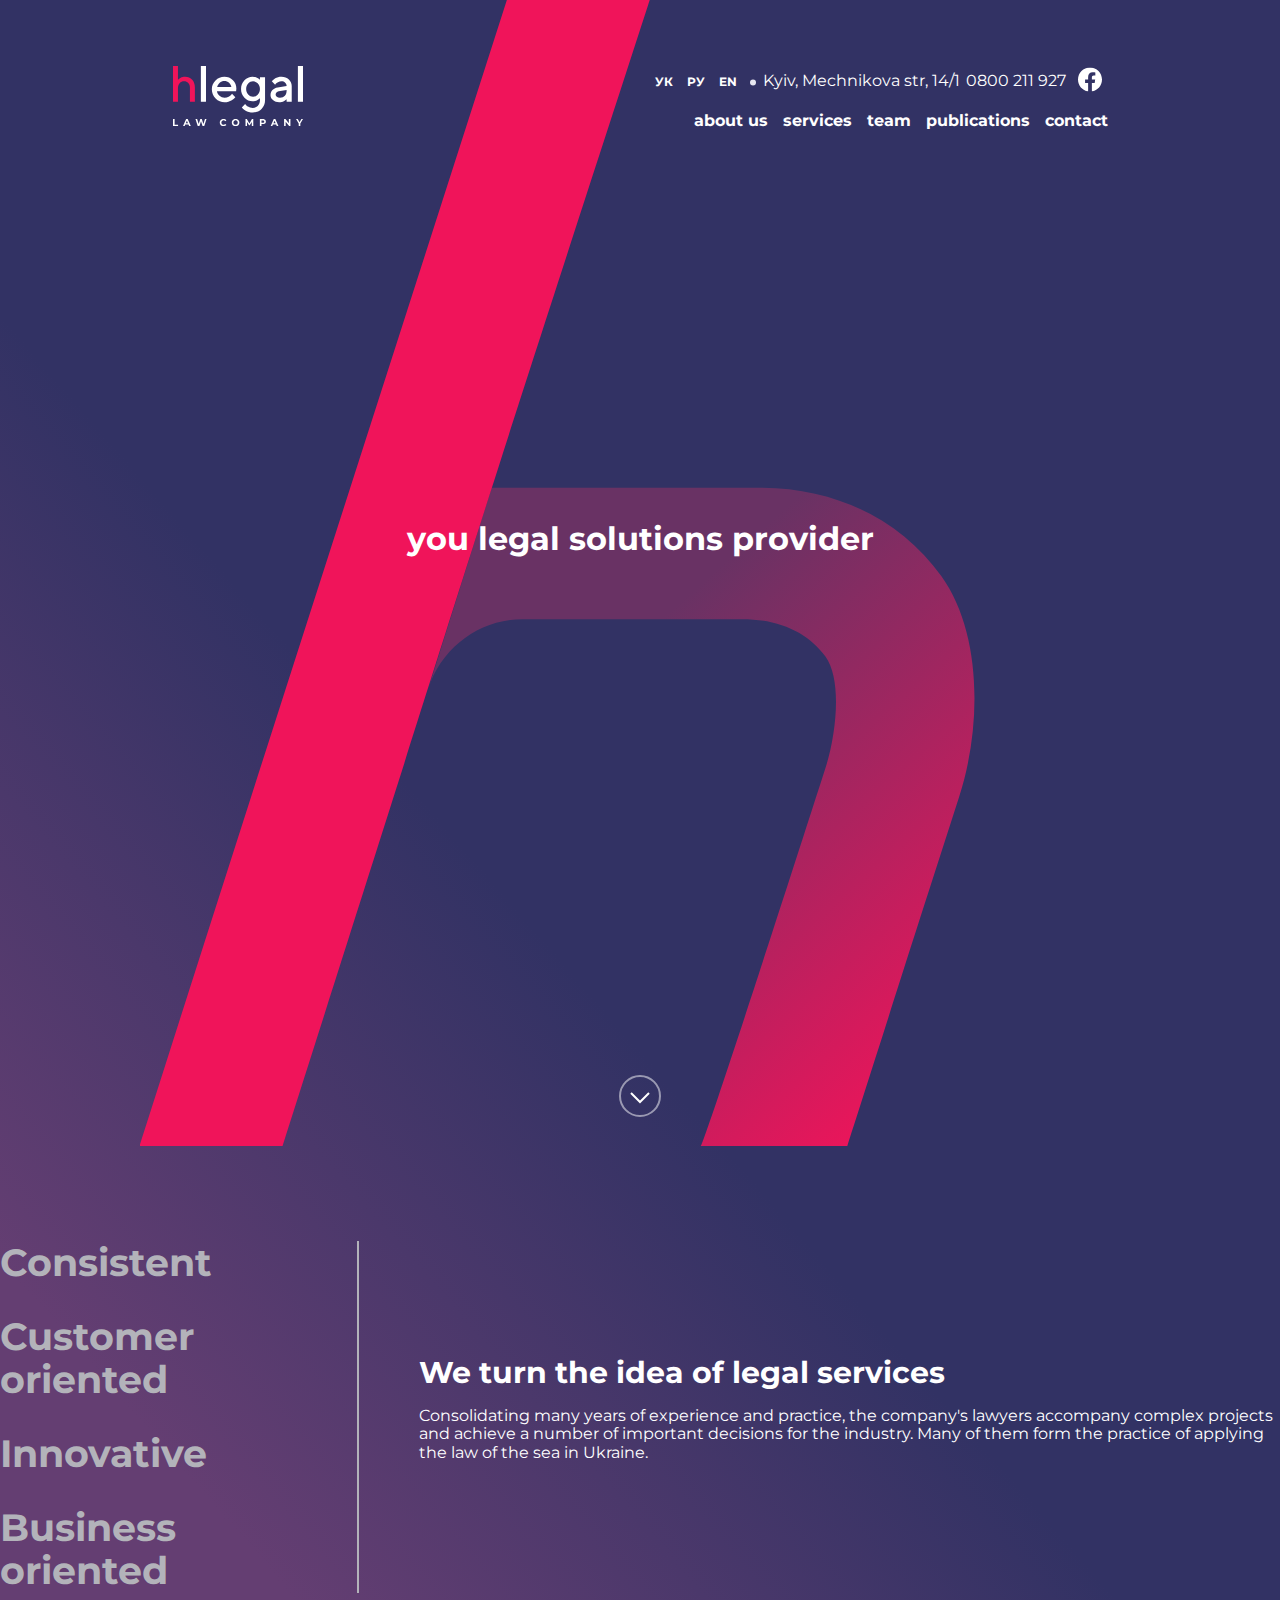
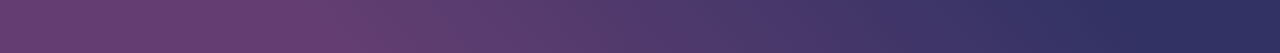
==== index.html @ 57705b5c "Made experience and splash" ====
<!DOCTYPE html>
<html lang="en">
  <head>
    <meta charset="UTF-8" />
    <meta name="viewport" content="width=device-width, initial-scale=1.0" />
    <title>Site</title>
    <link rel="stylesheet" href="./css/style.css" />
  </head>
  <body>
    <header class="header">
      <div class="header_logo">
        <a href="#">
          <img src="./img/Logo.svg" alt="logo" />
        </a>
      </div>
      <div class="header_flex">
        <div class="header_contacts">
          <ol class="header_contacts_list">
            <ul class="change_language">
              <li><a href="#" class="language">УК</a></li>
              <li><a href="#" class="language">РУ</a></li>
              <li><a href="#" class="language">EN</a></li>
            </ul>
            <ul class="point">
              <li>Kyiv, Mechnikova str, 14/1</li>
            </ul>
            <ul>
              <p>0800 211 927</p>
            </ul>
            <ul>
              <a href="#">
                <img src="./img/Facebook-Header.svg" alt="Facebook" />
              </a>
            </ul>
          </ol>
        </div>
        <div class="header_about">
          <ol class="header_about_list">
            <li><a href="#" class="about_links">about us</a></li>
            <li><a href="#" class="about_links">services</a></li>
            <li><a href="#" class="about_links">team</a></li>
            <li><a href="#" class="about_links">publications</a></li>
            <li><a href="#" class="about_links">contact</a></li>
          </ol>
        </div>
      </div>
    </header>
    <main>
      <div class="title">
        <h1 class="title_text">you legal solutions provider</h1>
        <a href="#" class="title_scroll">
          <img src="./img/Scroll.svg" alt="Scroll"
        /></a>
      </div>
      <div class="experience">
        <div class="experience_inputs">
          <input type="radio" id="experienceChoice1" name="experience" />
          <label for="experienceChoice1"><h2>Consistent</h2></label>
          <input type="radio" id="experienceChoice2" name="experience" />
          <label for="experienceChoice2"><h2>Customer oriented</h2></label>
          <input type="radio" id="experienceChoice3" name="experience" />
          <label for="experienceChoice3"><h2>Innovative</h2></label>
          <input type="radio" id="experienceChoice4" name="experience" />
          <label for="experienceChoice4"><h2>Business oriented</h2></label>
        </div>
        <div class="experience_text">
          <h3>We turn the idea of legal services</h3>
          <p>
            Consolidating many years of experience and practice, the company's
            lawyers accompany complex projects and achieve a number of important
            decisions for the industry. Many of them form the practice of
            applying the law of the sea in Ukraine.
          </p>
        </div>
      </div>
    </main>
  </body>
</html>
---- css/style.css ----
@charset "UTF-8";
/*! normalize.css v8.0.1 | MIT License | github.com/necolas/normalize.css */
/* Document
   ========================================================================== */
/**
 * 1. Correct the line height in all browsers.
 * 2. Prevent adjustments of font size after orientation changes in iOS.
 */
@import url("https://fonts.googleapis.com/css2?family=Montserrat:wght@300;400;500;700&display=swap");
html {
  line-height: 1.15; /* 1 */
  -webkit-text-size-adjust: 100%; /* 2 */
}

/* Sections
   ========================================================================== */
/**
 * Remove the margin in all browsers.
 */
body {
  margin: 0;
}

/**
 * Render the `main` element consistently in IE.
 */
main {
  display: block;
}

/**
 * Correct the font size and margin on `h1` elements within `section` and
 * `article` contexts in Chrome, Firefox, and Safari.
 */
h1 {
  font-size: 2em;
  margin: 0.67em 0;
}

/* Grouping content
   ========================================================================== */
/**
 * 1. Add the correct box sizing in Firefox.
 * 2. Show the overflow in Edge and IE.
 */
hr {
  box-sizing: content-box; /* 1 */
  height: 0; /* 1 */
  overflow: visible; /* 2 */
}

/**
 * 1. Correct the inheritance and scaling of font size in all browsers.
 * 2. Correct the odd `em` font sizing in all browsers.
 */
pre {
  font-family: monospace, monospace; /* 1 */
  font-size: 1em; /* 2 */
}

/* Text-level semantics
   ========================================================================== */
/**
 * Remove the gray background on active links in IE 10.
 */
a {
  background-color: transparent;
}

/**
 * 1. Remove the bottom border in Chrome 57-
 * 2. Add the correct text decoration in Chrome, Edge, IE, Opera, and Safari.
 */
abbr[title] {
  border-bottom: none; /* 1 */
  text-decoration: underline; /* 2 */
  text-decoration: underline dotted; /* 2 */
}

/**
 * Add the correct font weight in Chrome, Edge, and Safari.
 */
b,
strong {
  font-weight: bolder;
}

/**
 * 1. Correct the inheritance and scaling of font size in all browsers.
 * 2. Correct the odd `em` font sizing in all browsers.
 */
code,
kbd,
samp {
  font-family: monospace, monospace; /* 1 */
  font-size: 1em; /* 2 */
}

/**
 * Add the correct font size in all browsers.
 */
small {
  font-size: 80%;
}

/**
 * Prevent `sub` and `sup` elements from affecting the line height in
 * all browsers.
 */
sub,
sup {
  font-size: 75%;
  line-height: 0;
  position: relative;
  vertical-align: baseline;
}

sub {
  bottom: -0.25em;
}

sup {
  top: -0.5em;
}

/* Embedded content
   ========================================================================== */
/**
 * Remove the border on images inside links in IE 10.
 */
img {
  border-style: none;
}

/* Forms
   ========================================================================== */
/**
 * 1. Change the font styles in all browsers.
 * 2. Remove the margin in Firefox and Safari.
 */
button,
input,
optgroup,
select,
textarea {
  font-family: inherit; /* 1 */
  font-size: 100%; /* 1 */
  line-height: 1.15; /* 1 */
  margin: 0; /* 2 */
}

/**
 * Show the overflow in IE.
 * 1. Show the overflow in Edge.
 */
button,
input { /* 1 */
  overflow: visible;
}

/**
 * Remove the inheritance of text transform in Edge, Firefox, and IE.
 * 1. Remove the inheritance of text transform in Firefox.
 */
button,
select { /* 1 */
  text-transform: none;
}

/**
 * Correct the inability to style clickable types in iOS and Safari.
 */
button,
[type=button],
[type=reset],
[type=submit] {
  -webkit-appearance: button;
}

/**
 * Remove the inner border and padding in Firefox.
 */
button::-moz-focus-inner,
[type=button]::-moz-focus-inner,
[type=reset]::-moz-focus-inner,
[type=submit]::-moz-focus-inner {
  border-style: none;
  padding: 0;
}

/**
 * Restore the focus styles unset by the previous rule.
 */
button:-moz-focusring,
[type=button]:-moz-focusring,
[type=reset]:-moz-focusring,
[type=submit]:-moz-focusring {
  outline: 1px dotted ButtonText;
}

/**
 * Correct the padding in Firefox.
 */
fieldset {
  padding: 0.35em 0.75em 0.625em;
}

/**
 * 1. Correct the text wrapping in Edge and IE.
 * 2. Correct the color inheritance from `fieldset` elements in IE.
 * 3. Remove the padding so developers are not caught out when they zero out
 *    `fieldset` elements in all browsers.
 */
legend {
  box-sizing: border-box; /* 1 */
  color: inherit; /* 2 */
  display: table; /* 1 */
  max-width: 100%; /* 1 */
  padding: 0; /* 3 */
  white-space: normal; /* 1 */
}

/**
 * Add the correct vertical alignment in Chrome, Firefox, and Opera.
 */
progress {
  vertical-align: baseline;
}

/**
 * Remove the default vertical scrollbar in IE 10+.
 */
textarea {
  overflow: auto;
}

/**
 * 1. Add the correct box sizing in IE 10.
 * 2. Remove the padding in IE 10.
 */
[type=checkbox],
[type=radio] {
  box-sizing: border-box; /* 1 */
  padding: 0; /* 2 */
}

/**
 * Correct the cursor style of increment and decrement buttons in Chrome.
 */
[type=number]::-webkit-inner-spin-button,
[type=number]::-webkit-outer-spin-button {
  height: auto;
}

/**
 * 1. Correct the odd appearance in Chrome and Safari.
 * 2. Correct the outline style in Safari.
 */
[type=search] {
  -webkit-appearance: textfield; /* 1 */
  outline-offset: -2px; /* 2 */
}

/**
 * Remove the inner padding in Chrome and Safari on macOS.
 */
[type=search]::-webkit-search-decoration {
  -webkit-appearance: none;
}

/**
 * 1. Correct the inability to style clickable types in iOS and Safari.
 * 2. Change font properties to `inherit` in Safari.
 */
::-webkit-file-upload-button {
  -webkit-appearance: button; /* 1 */
  font: inherit; /* 2 */
}

/* Interactive
   ========================================================================== */
/*
 * Add the correct display in Edge, IE 10+, and Firefox.
 */
details {
  display: block;
}

/*
 * Add the correct display in all browsers.
 */
summary {
  display: list-item;
}

/* Misc
   ========================================================================== */
/**
 * Add the correct display in IE 10+.
 */
template {
  display: none;
}

/**
 * Add the correct display in IE 10.
 */
[hidden] {
  display: none;
}

body {
  font-family: "Montserrat", sans-serif;
}

ol,
ul {
  list-style-type: none;
  padding: 0;
  left: 0;
  margin: 0;
}

h1,
h2,
h3,
h4,
h5,
h6 {
  padding: 0;
  margin: 0;
}

a {
  text-decoration: none;
}

.language {
  color: white;
  font-weight: 700;
  padding: 5px 7px;
  font-size: 12px;
  transition: 40ms linear;
}
.language:hover {
  background-color: #f0145a;
  border: #f0145a 1px solid;
  border-radius: 8px;
}

.about_links {
  color: white;
  font-weight: 700;
  transition: 100ms linear;
}
.about_links:hover {
  color: #f0145a;
}

.header {
  padding-top: 50px;
  width: 100%;
  position: absolute;
  max-height: 160px;
  display: flex;
  justify-content: space-around;
  align-items: end;
  color: white;
}
.header_about_list, .header_contacts_list {
  display: flex;
  justify-content: end;
  align-items: center;
}
.header_about_list > li, .header_contacts_list > li {
  padding-left: 15px;
}

.change_language {
  display: flex;
}

ul > p,
ul > a > img {
  padding: 6px;
}

.point {
  list-style-position: inside;
  margin-left: 6px;
  list-style-image: url(../img/Dot.svg);
}

main {
  width: 100%;
  background: var(--gradient-supersoft, linear-gradient(229deg, #323264 11.93%, #323264 57.17%, #643e72 87.46%));
}

.title {
  display: flex;
  justify-content: space-between;
  align-items: center;
  flex-direction: column;
  color: white;
  height: 600px;
  max-height: 600px;
  padding: 521px 0 60px 0;
  background: url(../img/Symbol.svg) center no-repeat;
  background-position: top;
  background-size: 1000px;
}

.experience {
  color: white;
  padding: 60px 0;
  display: flex;
  justify-content: center;
  align-items: center;
}
.experience_text {
  max-width: 861px;
  padding: 0 0 0 60px;
}
.experience_text > h3 {
  font-size: 30px;
  font-weight: 700;
}
.experience_inputs {
  display: flex;
  flex-direction: column;
  gap: 30px;
  padding: 0 60px 0 0;
  border-right: #b3b3ba 2px solid;
}
.experience_inputs > label > h2 {
  font-size: 38px;
}

.experience input {
  display: none; /* Hide the native radio input */
}

.experience label {
  color: #b3b3ba;
  display: inline-block;
  -webkit-background-clip: text;
  background-clip: text;
  -webkit-appearance: none;
  appearance: none;
  margin: 0;
  transition: 1s linear;
}

.experience input:checked + label {
  color: transparent; /* Делаем текст невидимым */
  background: linear-gradient(90deg, #ef8080 0.84%, #f0145a 99.96%);
  -webkit-background-clip: text; /* Свойство для поддержки веб-кит браузерами */
  background-clip: text;
}

.experience label:hover {
  color: #f0145a;
}

/*# sourceMappingURL=style.css.map */
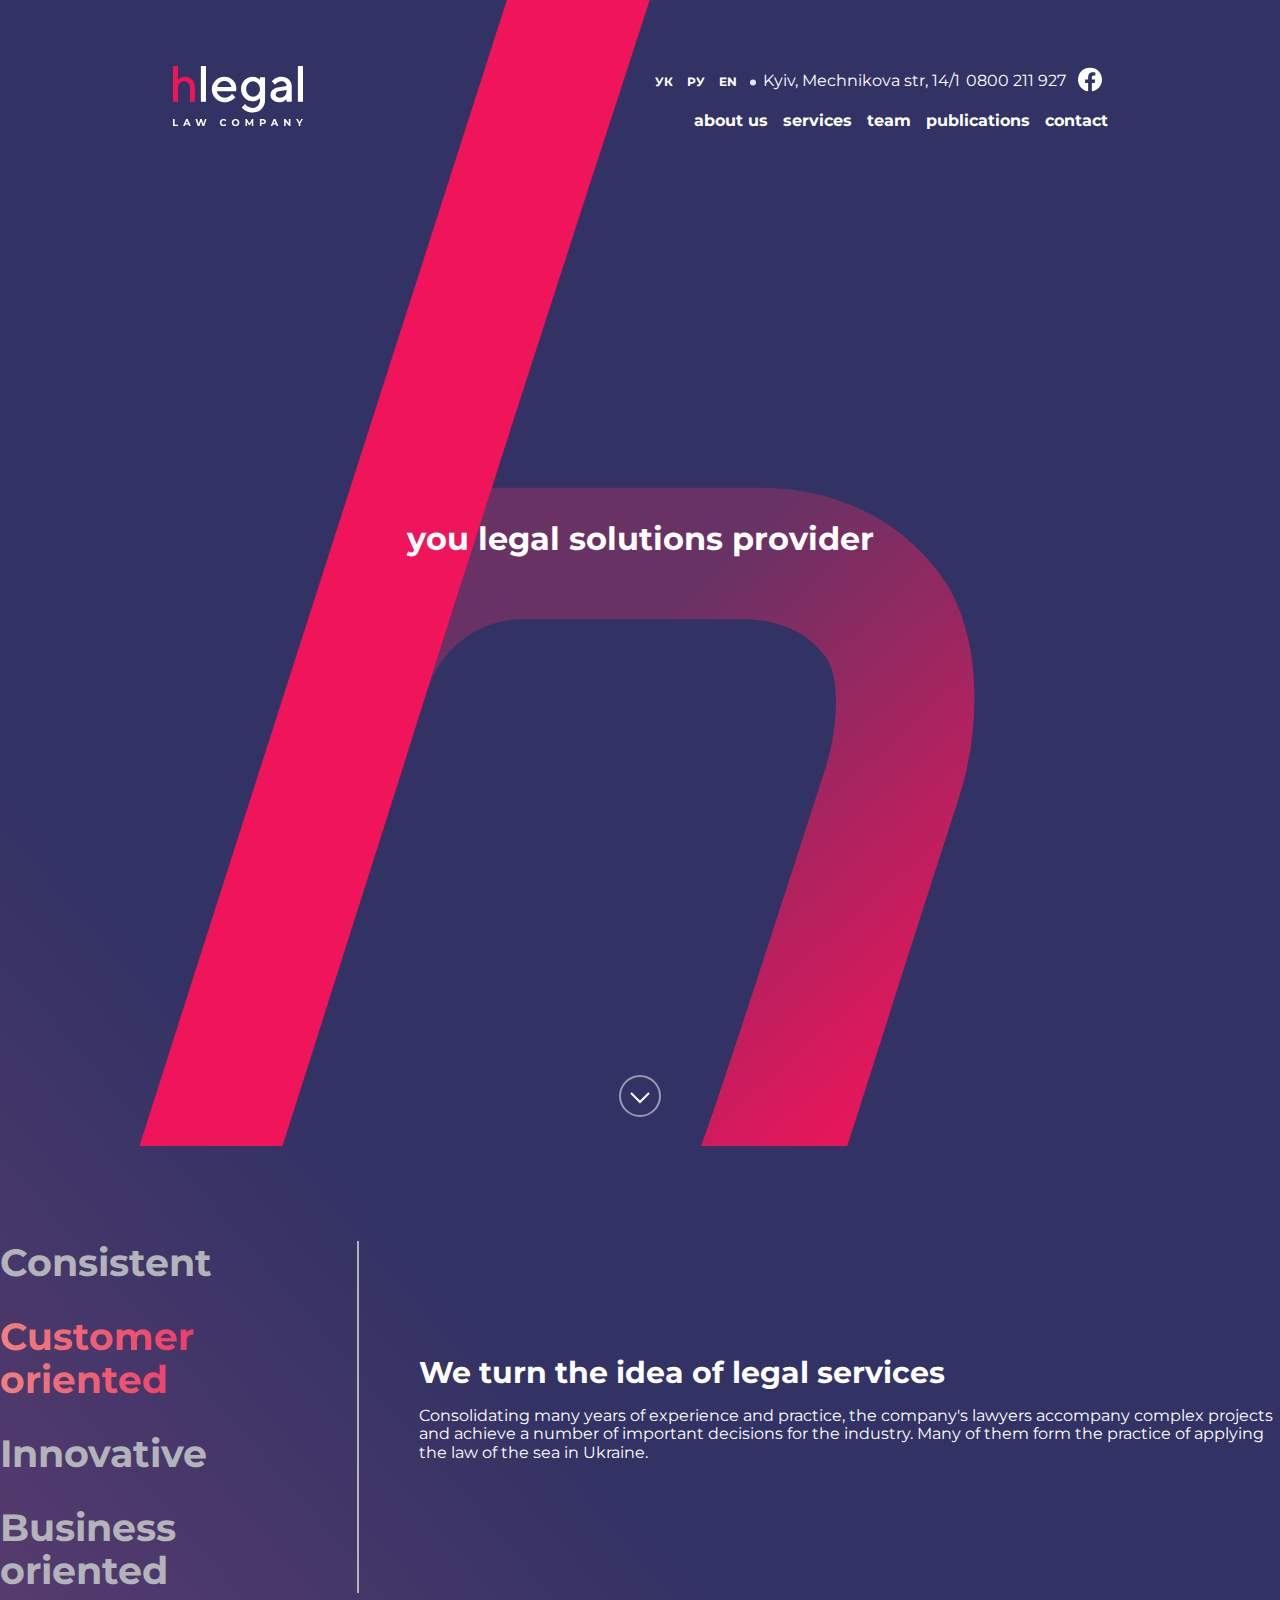
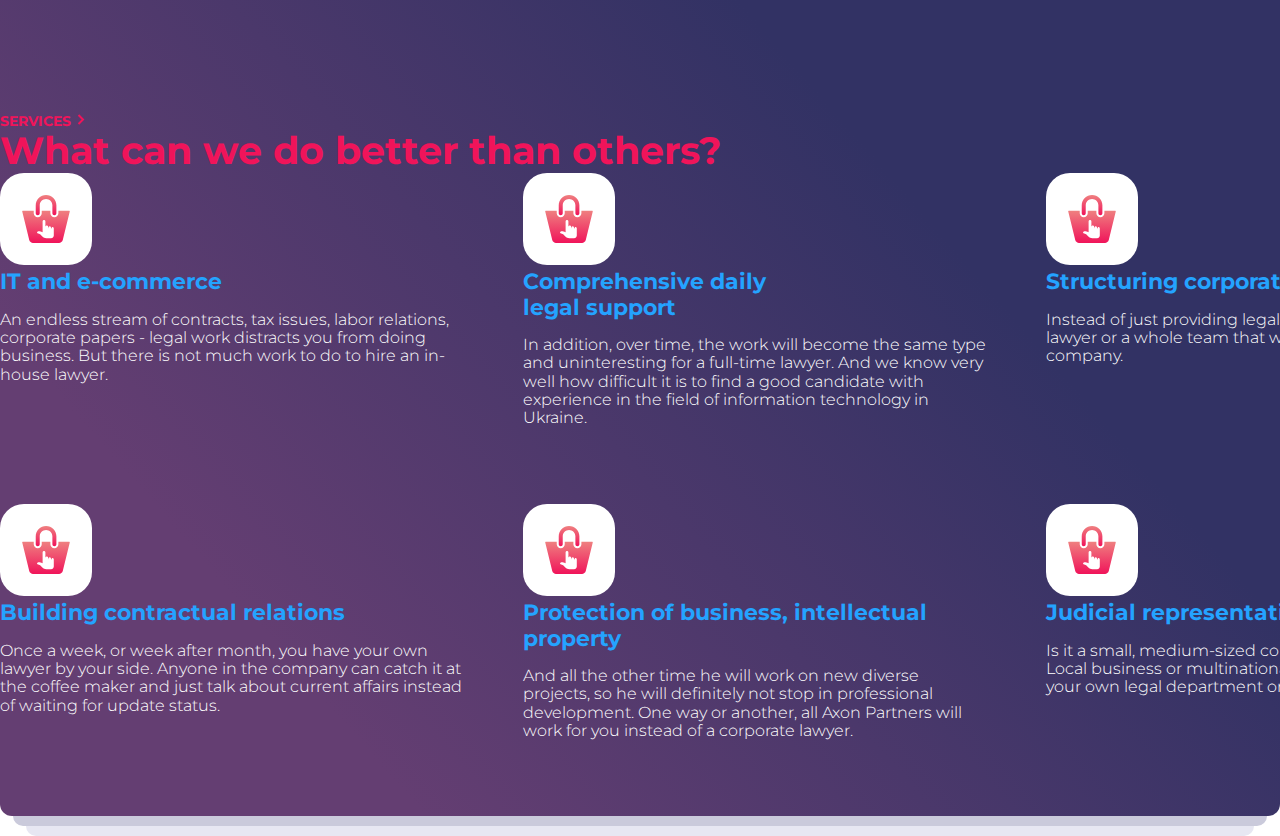
==== commit bbb95acd: "Finshed first main" ====
--- a/index.html
+++ b/index.html
@@ -56,7 +56,12 @@
         <div class="experience_inputs">
           <input type="radio" id="experienceChoice1" name="experience" />
           <label for="experienceChoice1"><h2>Consistent</h2></label>
-          <input type="radio" id="experienceChoice2" name="experience" />
+          <input
+            type="radio"
+            id="experienceChoice2"
+            name="experience"
+            checked
+          />
           <label for="experienceChoice2"><h2>Customer oriented</h2></label>
           <input type="radio" id="experienceChoice3" name="experience" />
           <label for="experienceChoice3"><h2>Innovative</h2></label>
@@ -73,6 +78,87 @@
           </p>
         </div>
       </div>
+      <div class="grid">
+        <div class="grid_titel">
+          <a href="#"> SERVICES <img src="./img/Arrow.svg" alt=">" /></a>
+          <h2>What can we do better than others?</h2>
+        </div>
+        <div class="grid_blocks">
+          <!-- Первый -->
+          <div class="grid_block">
+            <img src="./img/Ecommerce.svg" alt="icon" class="grid_block_icon" />
+            <h3 class="grid_block_titel">IT and e-commerce</h3>
+            <p class="grid_block_text">
+              An endless stream of contracts, tax issues, labor relations,
+              corporate papers - legal work distracts you from doing business.
+              But there is not much work to do to hire an in-house lawyer.
+            </p>
+          </div>
+          <!-- Второй -->
+          <div class="grid_block">
+            <img src="./img/Ecommerce.svg" alt="icon" class="grid_block_icon" />
+            <h3 class="grid_block_titel">
+              Comprehensive daily <br />
+              legal support
+            </h3>
+            <p class="grid_block_text">
+              In addition, over time, the work will become the same type and
+              uninteresting for a full-time lawyer. And we know very well how
+              difficult it is to find a good candidate with experience in the
+              field of information technology in Ukraine.
+            </p>
+          </div>
+          <!-- Третий -->
+          <div class="grid_block">
+            <img src="./img/Ecommerce.svg" alt="icon" class="grid_block_icon" />
+            <h3 class="grid_block_titel">
+              Structuring corporate relationships
+            </h3>
+            <p class="grid_block_text">
+              Instead of just providing legal services, we will hire a lawyer or
+              a whole team that will fit into the daily life of your company.
+            </p>
+          </div>
+          <!-- чЕТВЕРТЫЙ -->
+          <div class="grid_block">
+            <img src="./img/Ecommerce.svg" alt="icon" class="grid_block_icon" />
+            <h3 class="grid_block_titel">Building contractual relations</h3>
+            <p class="grid_block_text">
+              Once a week, or week after month, you have your own lawyer by your
+              side. Anyone in the company can catch it at the coffee maker and
+              just talk about current affairs instead of waiting for update
+              status.
+            </p>
+          </div>
+          <!-- Пятый -->
+          <div class="grid_block">
+            <img src="./img/Ecommerce.svg" alt="icon" class="grid_block_icon" />
+            <h3 class="grid_block_titel">
+              Protection of business, intellectual <br />
+              property
+            </h3>
+            <p class="grid_block_text">
+              And all the other time he will work on new diverse projects, so he
+              will definitely not stop in professional development. One way or
+              another, all Axon Partners will work for you instead of a
+              corporate lawyer.
+            </p>
+          </div>
+          <!-- Шестой -->
+          <div class="grid_block">
+            <img src="./img/Ecommerce.svg" alt="icon" class="grid_block_icon" />
+            <h3 class="grid_block_titel">Judicial representation</h3>
+            <p class="grid_block_text">
+              Is it a small, medium-sized company or a market leader? Local
+              business or multinational company? Do you have your own legal
+              department or not?
+            </p>
+          </div>
+        </div>
+      </div>
     </main>
+    <div class="bgF"></div>
+    <div class="bgS"></div>
+    <section class="second_main"></section>
   </body>
 </html>
--- a/css/style.css
+++ b/css/style.css
@@ -394,6 +394,23 @@
 main {
   width: 100%;
   background: var(--gradient-supersoft, linear-gradient(229deg, #323264 11.93%, #323264 57.17%, #643e72 87.46%));
+  border-radius: 0px 0px 12px 12px;
+}
+
+.bgF {
+  width: 98%;
+  height: 10px;
+  border-radius: 0px 0px 12px 12px;
+  background: #cacadb;
+  margin: 0 auto;
+}
+
+.bgS {
+  width: 96%;
+  height: 10px;
+  border-radius: 0px 0px 12px 12px;
+  background: #e7e7f2;
+  margin: 0 auto;
 }
 
 .title {
@@ -449,6 +466,7 @@
   appearance: none;
   margin: 0;
   transition: 1s linear;
+  cursor: pointer;
 }
 
 .experience input:checked + label {
@@ -462,4 +480,51 @@
   color: #f0145a;
 }
 
+.grid {
+  display: flex;
+  align-items: center;
+  flex-direction: column;
+  padding: 60px 0 60px 0;
+}
+.grid_titel {
+  max-width: 1600px;
+  width: 100%;
+  display: flex;
+  flex-direction: column;
+  align-items: flex-start;
+  color: #f0145a;
+}
+.grid_titel > h2 {
+  font-size: 38px;
+}
+.grid_titel > a {
+  color: #f0145a;
+  font-size: 14px;
+  font-weight: 700;
+}
+.grid_block {
+  max-width: 493px;
+}
+.grid_block_icon {
+  background-color: white;
+  padding: 14px;
+  border-radius: 24px;
+}
+.grid_block_titel {
+  color: #24a3ff;
+  font-size: 22px;
+}
+.grid_block_text {
+  font-size: 16px;
+  color: white;
+  font-weight: 300;
+}
+.grid_blocks {
+  max-width: 1600px;
+  width: 100%;
+  display: grid;
+  grid-template-columns: 463px 463px 463px;
+  gap: 60px;
+}
+
 /*# sourceMappingURL=style.css.map */
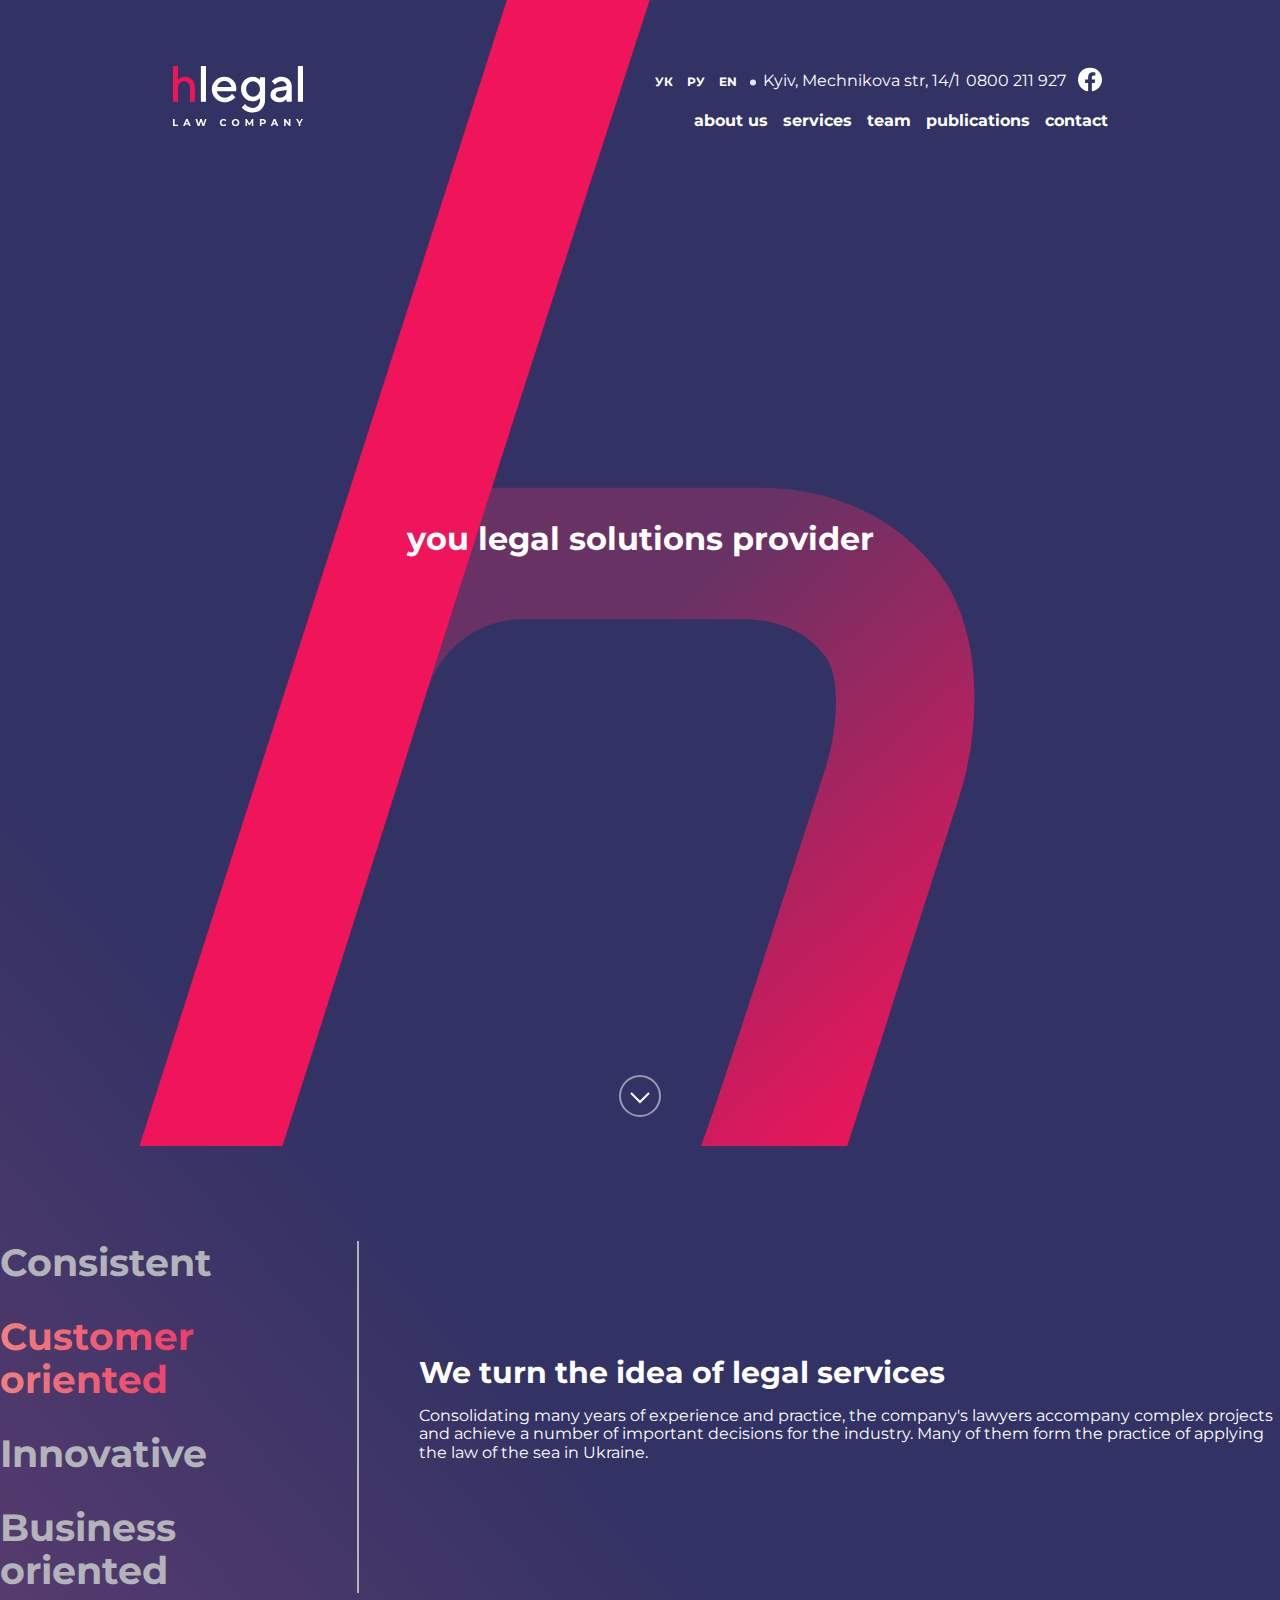
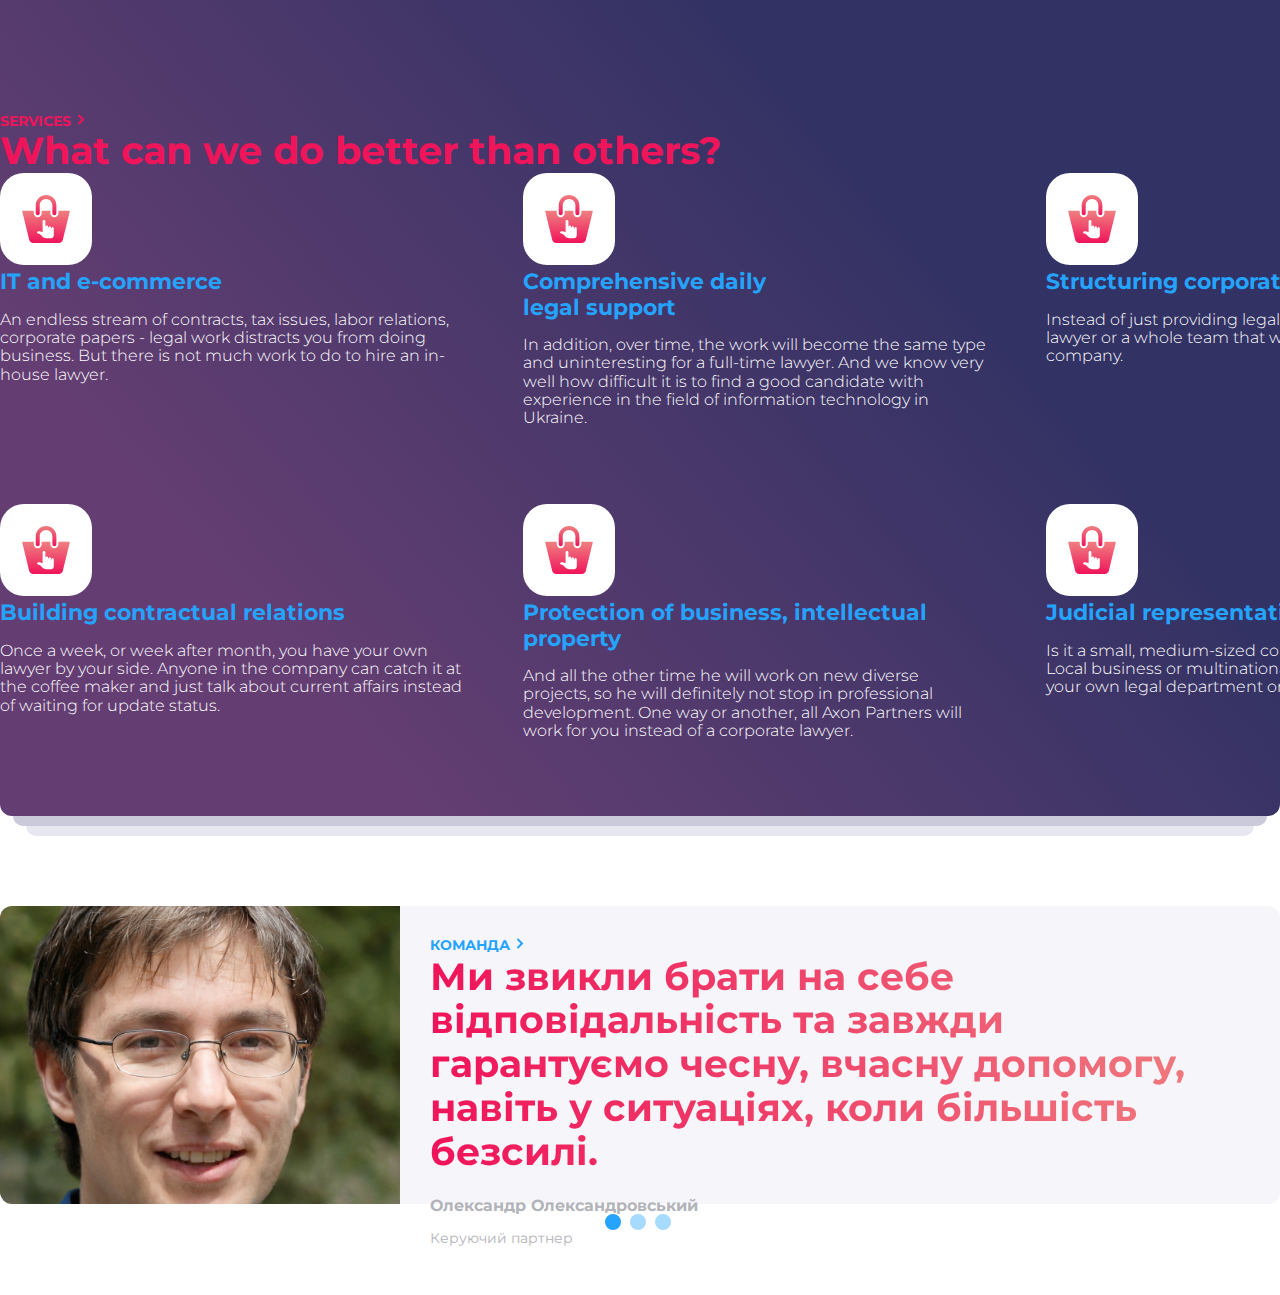
==== commit 33e2a8d1: "Made a maket of slider" ====
--- a/index.html
+++ b/index.html
@@ -159,6 +159,57 @@
     </main>
     <div class="bgF"></div>
     <div class="bgS"></div>
-    <section class="second_main"></section>
+    <div class="second_main">
+      <div class="team">
+        <div class="team_slider">
+          <div class="team_slider_text">
+            <a href="#"
+              >КОМАНДА
+              <svg
+                xmlns="http://www.w3.org/2000/svg"
+                width="12"
+                height="13"
+                viewBox="0 0 12 13"
+                fill="none"
+              >
+                <path
+                  d="M3.5 2L8 6.5L3.5 11"
+                  stroke="#24A3FF"
+                  stroke-width="2"
+                />
+              </svg>
+            </a>
+            <h2>
+              Ми звикли брати на себе відповідальність та завжди гарантуємо
+              чесну, вчасну допомогу, навіть у ситуаціях, коли більшість
+              безсилі.
+            </h2>
+            <span>Олександр Олександровський</span>
+            <p>Керуючий партнер</p>
+          </div>
+        </div>
+        <div>
+          <input
+            type="radio"
+            name="team_buttons"
+            class="team_buttons"
+            id="first"
+            checked
+          />
+          <input
+            type="radio"
+            name="team_buttons"
+            class="team_buttons"
+            id="second"
+          />
+          <input
+            type="radio"
+            name="team_buttons"
+            class="team_buttons"
+            id="third"
+          />
+        </div>
+      </div>
+    </div>
   </body>
 </html>
--- a/css/style.css
+++ b/css/style.css
@@ -527,4 +527,69 @@
   gap: 60px;
 }
 
+.second_main {
+  width: 100%;
+}
+
+.team {
+  padding: 60px 0;
+  display: flex;
+  justify-content: center;
+  align-items: center;
+  flex-direction: column;
+}
+.team_buttons {
+  appearance: none;
+  border-radius: 50%;
+  width: 16px;
+  height: 16px;
+  border: 8px solid rgba(36, 164, 255, 0.4039215686);
+  transition: 0.2s all linear;
+  margin-right: 5px;
+  top: 4px;
+}
+.team_buttons:checked {
+  border: 8px solid #24a3ff;
+}
+.team_slider {
+  margin: 10px 0;
+  max-width: 1600px;
+  width: 100%;
+  max-height: 298px;
+  height: 100%;
+  background-color: #f5f5fa;
+  background-image: url(../img/Team-1.svg);
+  background-size: 400px 500px;
+  background-position: left;
+  background-repeat: no-repeat;
+  border-radius: 12px;
+}
+.team_slider_text {
+  max-width: 1200px;
+  margin-left: 400px;
+  padding: 30px;
+  color: #b3b3ba;
+}
+.team_slider_text > a {
+  color: #24a3ff;
+  font-size: 14px;
+  font-weight: 700;
+}
+.team_slider_text > h2 {
+  font-size: 38px;
+  background: var(--gradient-red-text, linear-gradient(90deg, #f0145a 0.84%, #ef8080 99.96%));
+  background-clip: text;
+  -webkit-background-clip: text;
+  -webkit-text-fill-color: transparent;
+  padding-bottom: 24px;
+}
+.team_slider_text > span {
+  font-size: 16px;
+  padding: 6px 0;
+  font-weight: 700;
+}
+.team_slider_text > p {
+  font-size: 14px;
+}
+
 /*# sourceMappingURL=style.css.map */
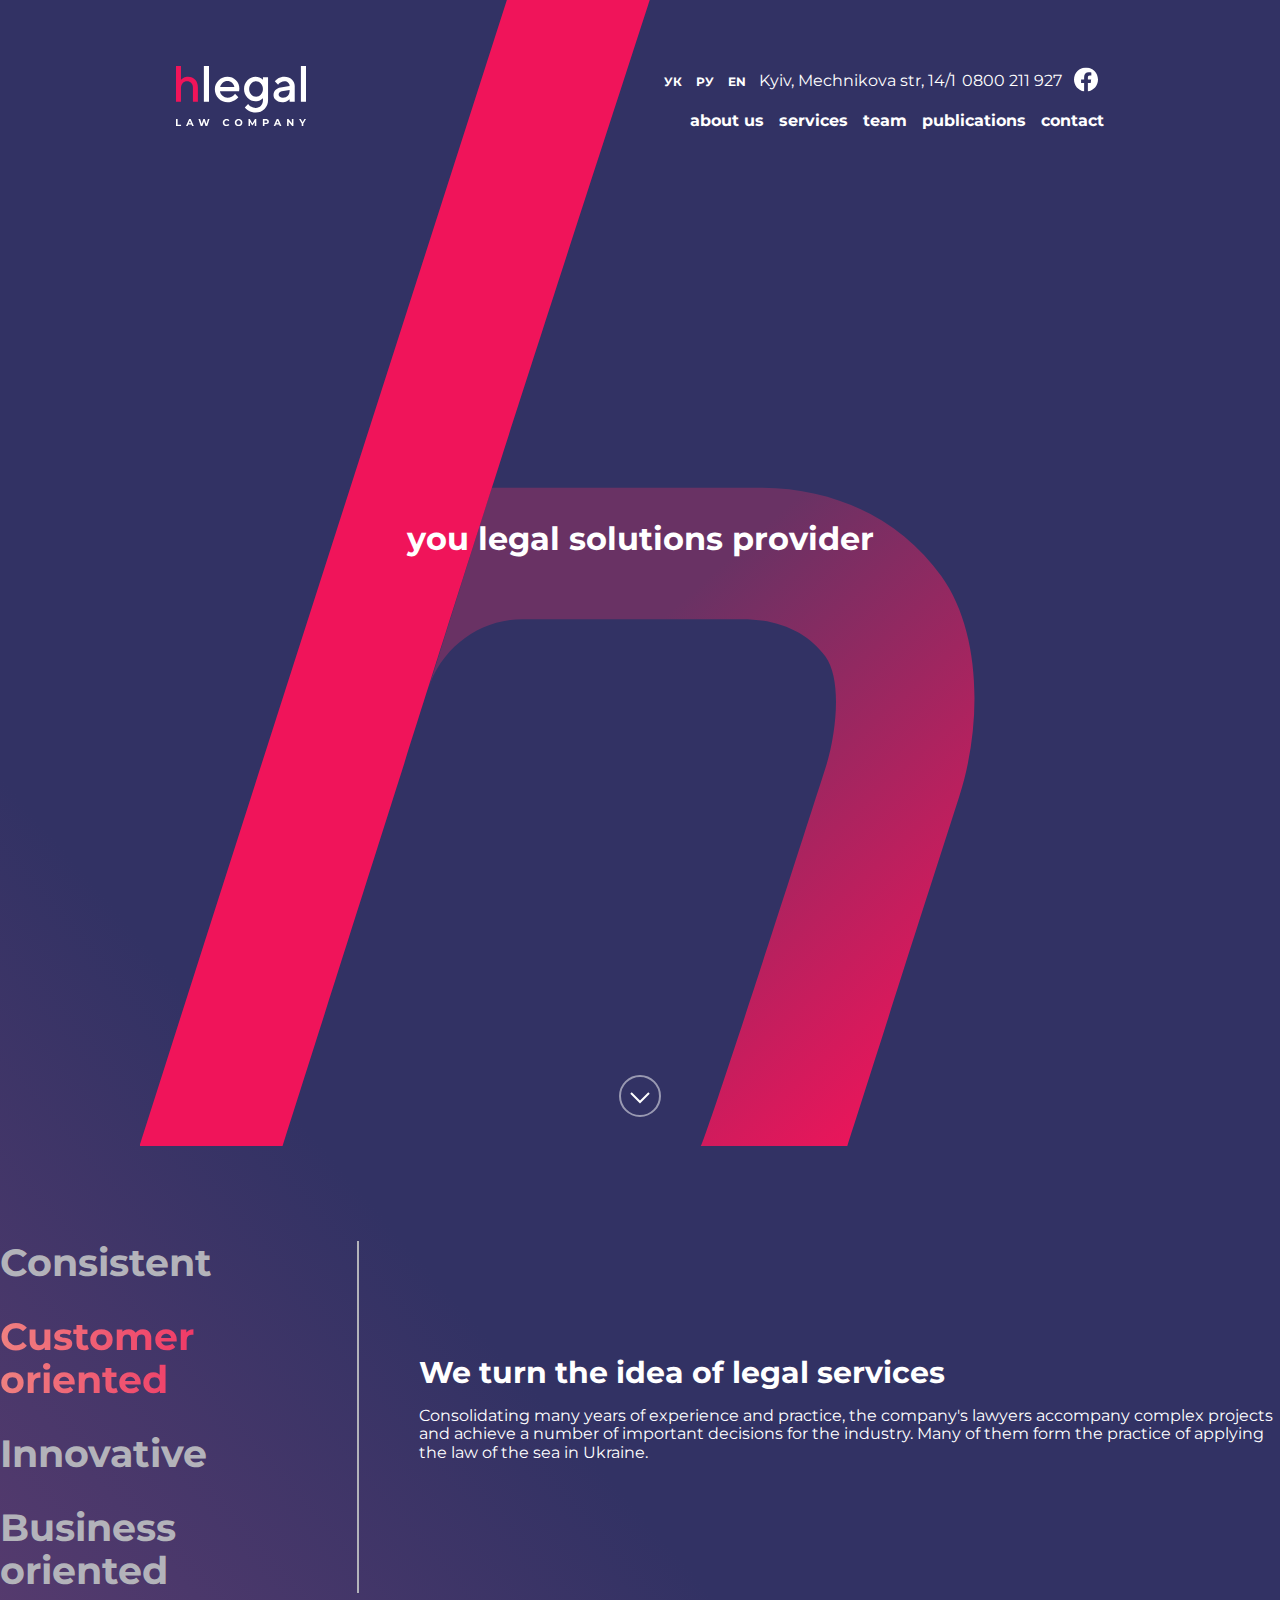
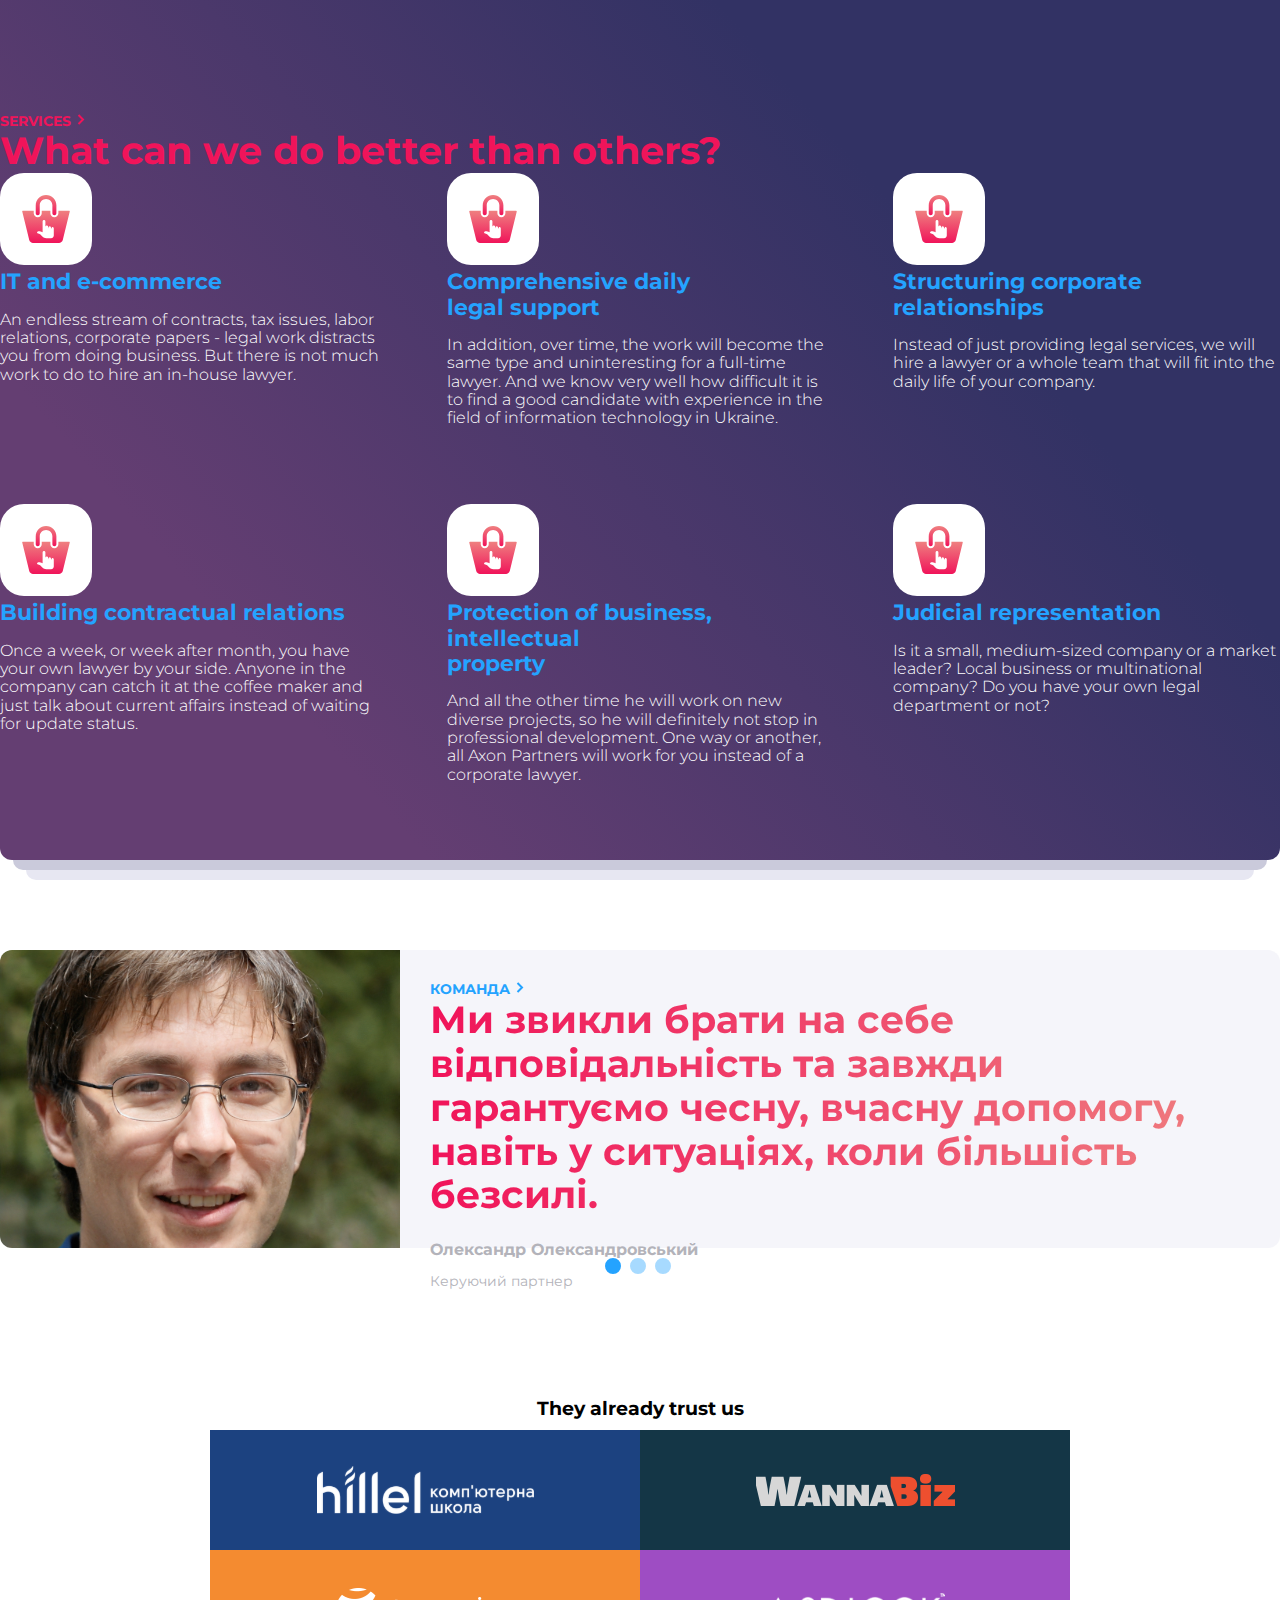
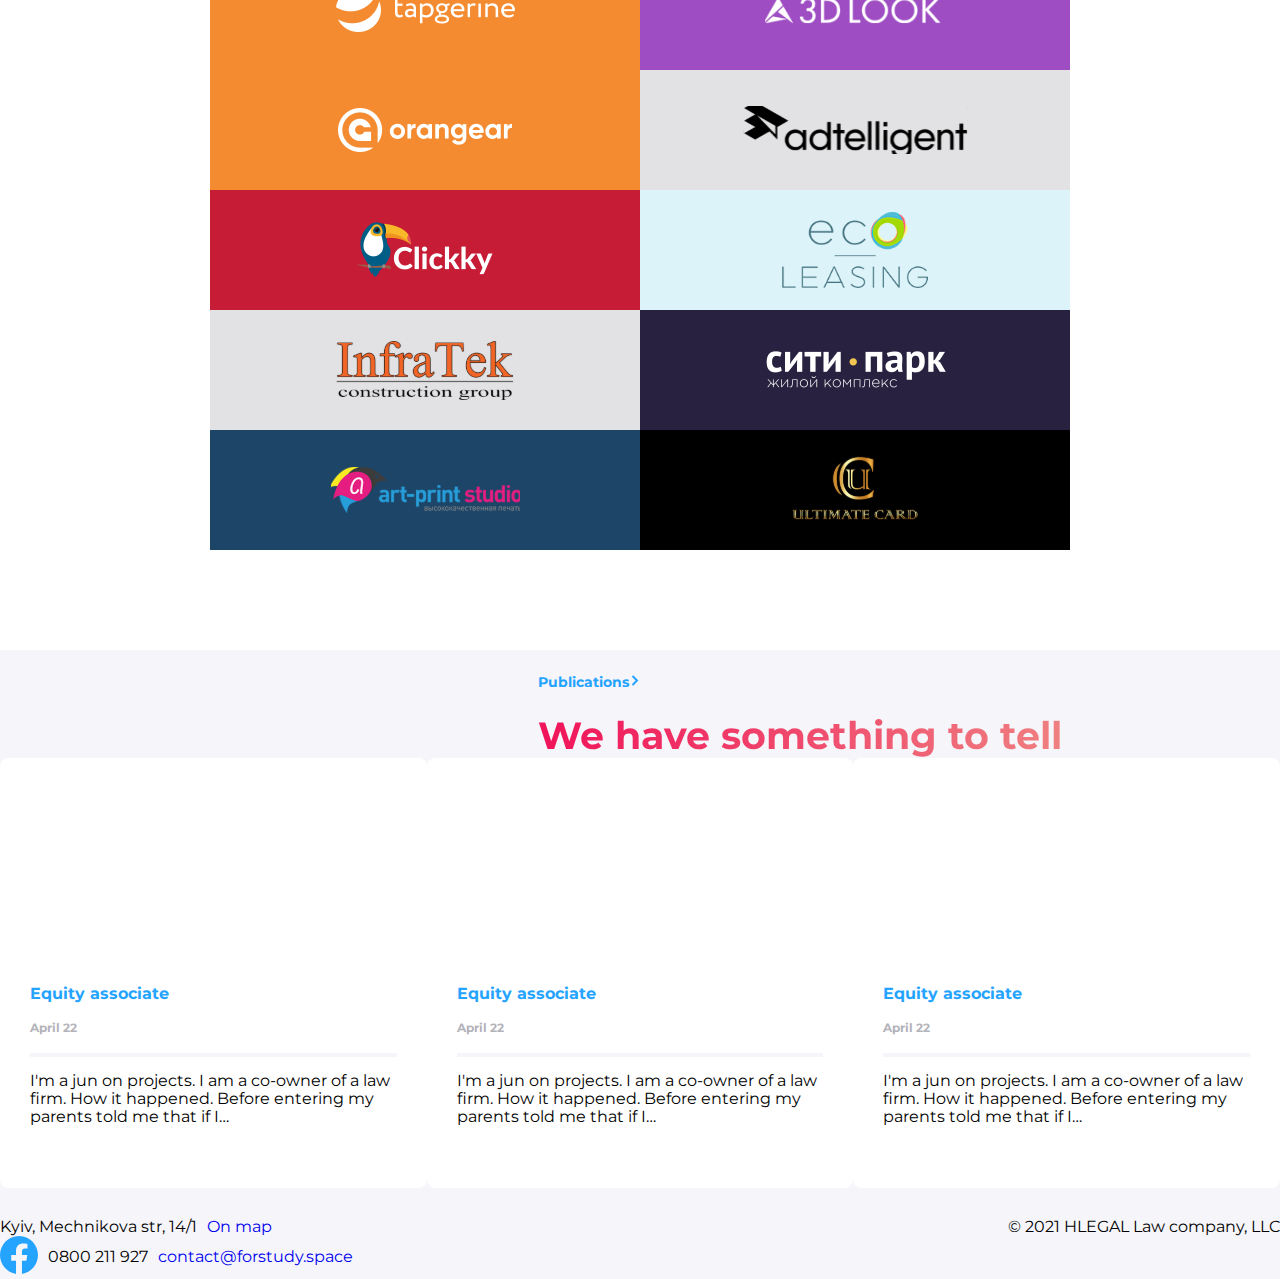
==== commit f92abef7: "Made main page(without adaptive)" ====
--- a/index.html
+++ b/index.html
@@ -210,6 +210,147 @@
           />
         </div>
       </div>
+      <div class="clients">
+        <h3 class="clients_trust">They already trust us</h3>
+        <div class="clients_containers">
+          <div class="clients_container clients_container_hillel">
+            <img src="./img/comp/Hillel-Logo-OneLine-White-Uk.svg" alt="" />
+          </div>
+          <div class="clients_container clients_container_wannabiz">
+            <img src="./img/comp/image.svg" alt="" />
+          </div>
+          <div class="clients_container clients_container_tapgerine">
+            <img src="./img/comp/logo_1.svg" alt="" />
+          </div>
+          <div class="clients_container clients_container_3dlook">
+            <img src="./img/comp/retina_2.svg" alt="" />
+          </div>
+          <div class="clients_container clients_container_orangear">
+            <img src="./img/comp/Frame_6.svg" alt="" />
+          </div>
+          <div class="clients_container clients_container_ad">
+            <img src="./img/comp/Frame_7.svg" alt="" />
+          </div>
+          <div class="clients_container clients_container_clickky">
+            <img src="./img/comp/logo_2.svg" alt="" />
+          </div>
+          <div class="clients_container clients_container_eco">
+            <img src="./img/comp/ecolease.svg" alt="" />
+          </div>
+          <div class="clients_container clients_container_infatek">
+            <img src="./img/comp/image-1.svg" alt="" />
+          </div>
+          <div class="clients_container clients_container_citypark">
+            <img src="./img/comp/icon-logo_1.svg" alt="" />
+          </div>
+          <div class="clients_container clients_container_artprint">
+            <img src="./img/comp/logo.svg" alt="" />
+          </div>
+          <div class="clients_container clients_container_ultimate">
+            <img src="./img/comp/logoM.svg" alt="" />
+          </div>
+        </div>
+      </div>
     </div>
+    <div class="footer">
+      <div class="more">
+        <div class="more_titel_container">
+          <div class="more_titel">
+            <p>
+              Publications<svg
+                xmlns="http://www.w3.org/2000/svg"
+                width="12"
+                height="13"
+                viewBox="0 0 12 13"
+                fill="none"
+              >
+                <path
+                  d="M3.5 2L8 6.5L3.5 11"
+                  stroke="#24A3FF"
+                  stroke-width="2"
+                />
+              </svg>
+            </p>
+            <span>We have something to tell</span>
+          </div>
+        </div>
+        <div class="more_blocks">
+          <div class="more_block">
+            <div class="more_block_text">
+              <div>Equity associate</div>
+              <span>April 22</span>
+              <p>
+                I'm a jun on projects. I am a co-owner of a law firm. How it
+                happened. Before entering my parents told me that if I…
+              </p>
+            </div>
+          </div>
+          <div class="more_block">
+            <div class="more_block_text">
+              <div>Equity associate</div>
+              <span>April 22</span>
+              <p>
+                I'm a jun on projects. I am a co-owner of a law firm. How it
+                happened. Before entering my parents told me that if I…
+              </p>
+            </div>
+          </div>
+          <div class="more_block">
+            <div class="more_block_text">
+              <div>Equity associate</div>
+              <span>April 22</span>
+              <p>
+                I'm a jun on projects. I am a co-owner of a law firm. How it
+                happened. Before entering my parents told me that if I…
+              </p>
+            </div>
+          </div>
+        </div>
+      </div>
+      <footer>
+        <div class="footer_container">
+          <div>
+            <ol>
+              <li>Kyiv, Mechnikova str, 14/1</li>
+              <li><a href="#">On map</a></li>
+            </ol>
+            <ol>
+              <li class="footer_svg">
+                <a href="#">
+                  <svg
+                    xmlns="http://www.w3.org/2000/svg"
+                    width="38"
+                    height="38"
+                    viewBox="0 0 38 38"
+                    fill="none"
+                  >
+                    <g clip-path="url(#clip0_124229_1645)">
+                      <path
+                        d="M38 19.1161C38 8.55857 29.4934 0 19 0C8.50658 0 0 8.55857 0 19.1161C0 28.6575 6.94803 36.5659 16.0312 38V24.6419H11.207V19.1161H16.0312V14.9046C16.0312 10.1136 18.8678 7.46723 23.2078 7.46723C25.2866 7.46723 27.4609 7.84059 27.4609 7.84059V12.545H25.0651C22.7048 12.545 21.9688 14.0185 21.9688 15.5302V19.1161H27.2383L26.3959 24.6419H21.9688V38C31.052 36.5659 38 28.6575 38 19.1161Z"
+                        fill="#24A3FF"
+                      />
+                    </g>
+                    <defs>
+                      <clipPath id="clip0_124229_1645">
+                        <rect width="38" height="38" fill="white" />
+                      </clipPath>
+                    </defs>
+                  </svg>
+                  <!--  --></a
+                >
+              </li>
+              <li class="footer_number">0800 211 927</li>
+              <li>
+                <a href="#" class="footer_mail">contact@forstudy.space</a>
+              </li>
+            </ol>
+          </div>
+          <ol>
+            <li class="footer_text">© 2021 HLEGAL Law company, LLC</li>
+          </ol>
+        </div>
+      </footer>
+    </div>
+    <!-- </div> -->
   </body>
 </html>
--- a/css/style.css
+++ b/css/style.css
@@ -329,6 +329,10 @@
 h6 {
   padding: 0;
   margin: 0;
+}
+
+li {
+  display: inline;
 }
 
 a {
@@ -504,6 +508,7 @@
 }
 .grid_block {
   max-width: 493px;
+  width: 100%;
 }
 .grid_block_icon {
   background-color: white;
@@ -523,8 +528,13 @@
   max-width: 1600px;
   width: 100%;
   display: grid;
-  grid-template-columns: 463px 463px 463px;
+  grid-template-columns: 1fr 1fr 1fr;
   gap: 60px;
+}
+@media screen and (max-width: 1700px) {
+  .grid_blocks {
+    max-width: 100%;
+  }
 }
 
 .second_main {
@@ -592,4 +602,152 @@
   font-size: 14px;
 }
 
+.clients {
+  display: flex;
+  flex-direction: column;
+  align-items: center;
+  padding: 60px 0;
+  border-radius: 12px;
+}
+.clients_containers {
+  max-width: 1720px;
+  width: 100%;
+  display: flex;
+  flex-wrap: wrap;
+  justify-content: center;
+  margin: 10px 0;
+  border-radius: 10px;
+  overflow: hidden;
+}
+.clients_container {
+  display: flex;
+  justify-content: center;
+  align-items: center;
+  height: 120px;
+  width: 100%;
+  max-width: 430px;
+  max-height: 120px;
+  background-color: #1c4280;
+}
+.clients_container_wannabiz {
+  background-color: #143646;
+}
+.clients_container_tapgerine, .clients_container_orangear {
+  background-color: #f48b30;
+}
+.clients_container_3dlook {
+  background-color: #9e4dc3;
+}
+.clients_container_ad, .clients_container_infatek {
+  background-color: #e2e2e4;
+}
+.clients_container_clickky {
+  background-color: #c71c36;
+}
+.clients_container_eco {
+  background-color: #dcf3f9;
+}
+.clients_container_citypark {
+  background-color: #282240;
+}
+.clients_container_artprint {
+  background-color: #1d4568;
+}
+.clients_container_ultimate {
+  background-color: #000;
+}
+
+footer {
+  display: flex;
+  justify-content: center;
+}
+
+.footer {
+  width: 100%;
+  background-color: #f5f5fa;
+}
+.footer_container {
+  max-width: 1600px;
+  width: 100%;
+  display: flex;
+  justify-content: space-between;
+  align-items: flex-start;
+}
+.footer_container > div {
+  display: flex;
+  flex-direction: column;
+}
+.footer_container > div > ol {
+  display: flex;
+  align-items: center;
+}
+.footer_container > div > ol > li {
+  padding: 0 10px 0 0;
+}
+
+.more {
+  margin: 30px 0;
+}
+.more_titel_container {
+  margin: 0 160px;
+  max-width: 1600px;
+  width: 100%;
+  display: flex;
+  justify-content: center;
+}
+.more_titel > p {
+  padding: 10px 0;
+  font-size: 14px;
+  color: #24a3ff;
+  font-weight: 700;
+}
+.more_titel > span {
+  font-size: 38px;
+  font-weight: 700;
+  background: linear-gradient(90deg, #f0145a 0.84%, #ef8080 99.96%);
+  background-clip: text;
+  -webkit-background-clip: text;
+  -webkit-text-fill-color: transparent;
+}
+.more_blocks {
+  width: 100%;
+  display: flex;
+  justify-content: space-evenly;
+}
+.more_block {
+  max-width: 483px;
+  width: 100%;
+  max-height: 370px;
+  height: 370px;
+  background-color: #fff;
+  display: flex;
+  flex-direction: column;
+  align-items: flex-start;
+  justify-content: flex-end;
+  padding: 30px;
+  border-radius: 8px;
+  background-image: url(../img/Publication-1.svg);
+  background-repeat: no-repeat;
+  background-position: top;
+  background-size: 630px 330px;
+  background-position-y: -100px;
+}
+.more_block_text > span,
+.more_block_text div,
+.more_block_text p {
+  padding: 15px 0;
+}
+.more_block_text > span {
+  color: #b3b3ba;
+  font-size: 12px;
+  font-weight: 700;
+}
+.more_block_text > p {
+  border-top: #f5f5fa solid 4px;
+}
+.more_block_text > div {
+  color: #24a3ff;
+  font-weight: 700;
+}
+
 /*# sourceMappingURL=style.css.map */
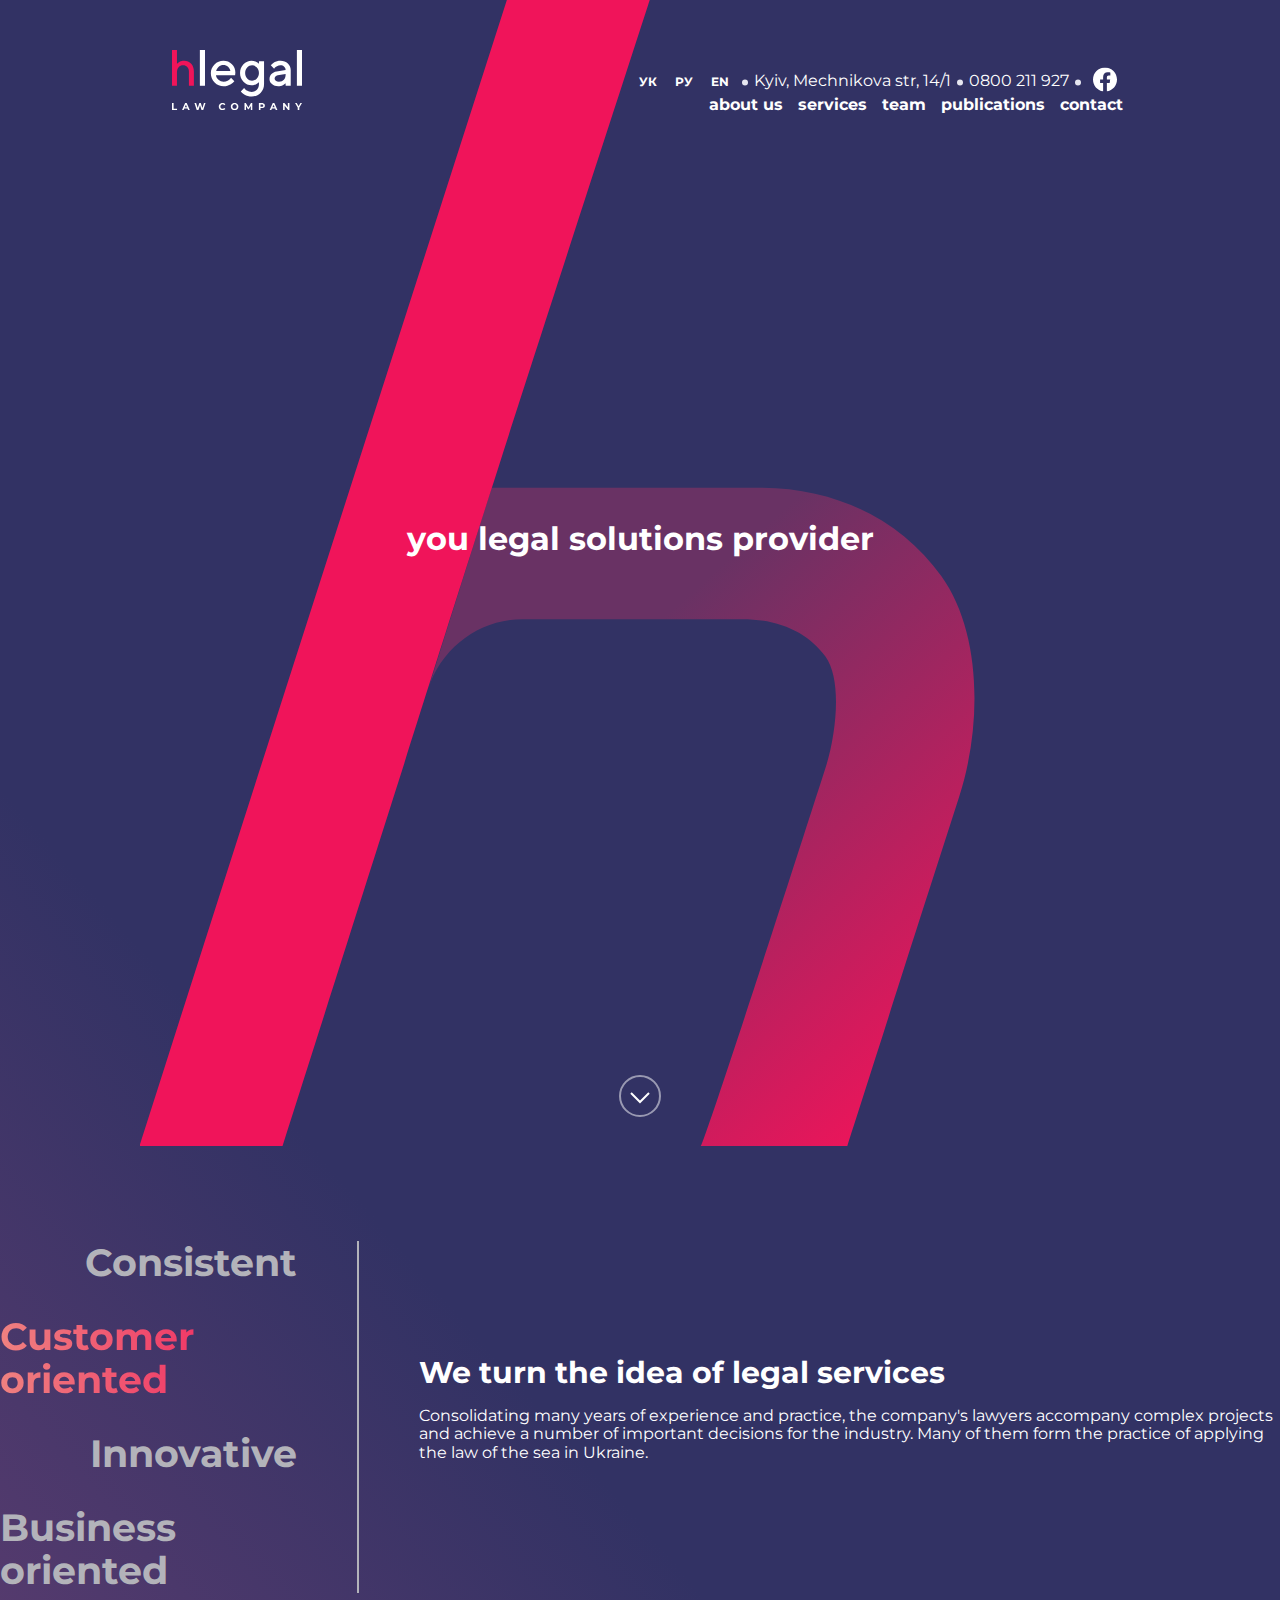
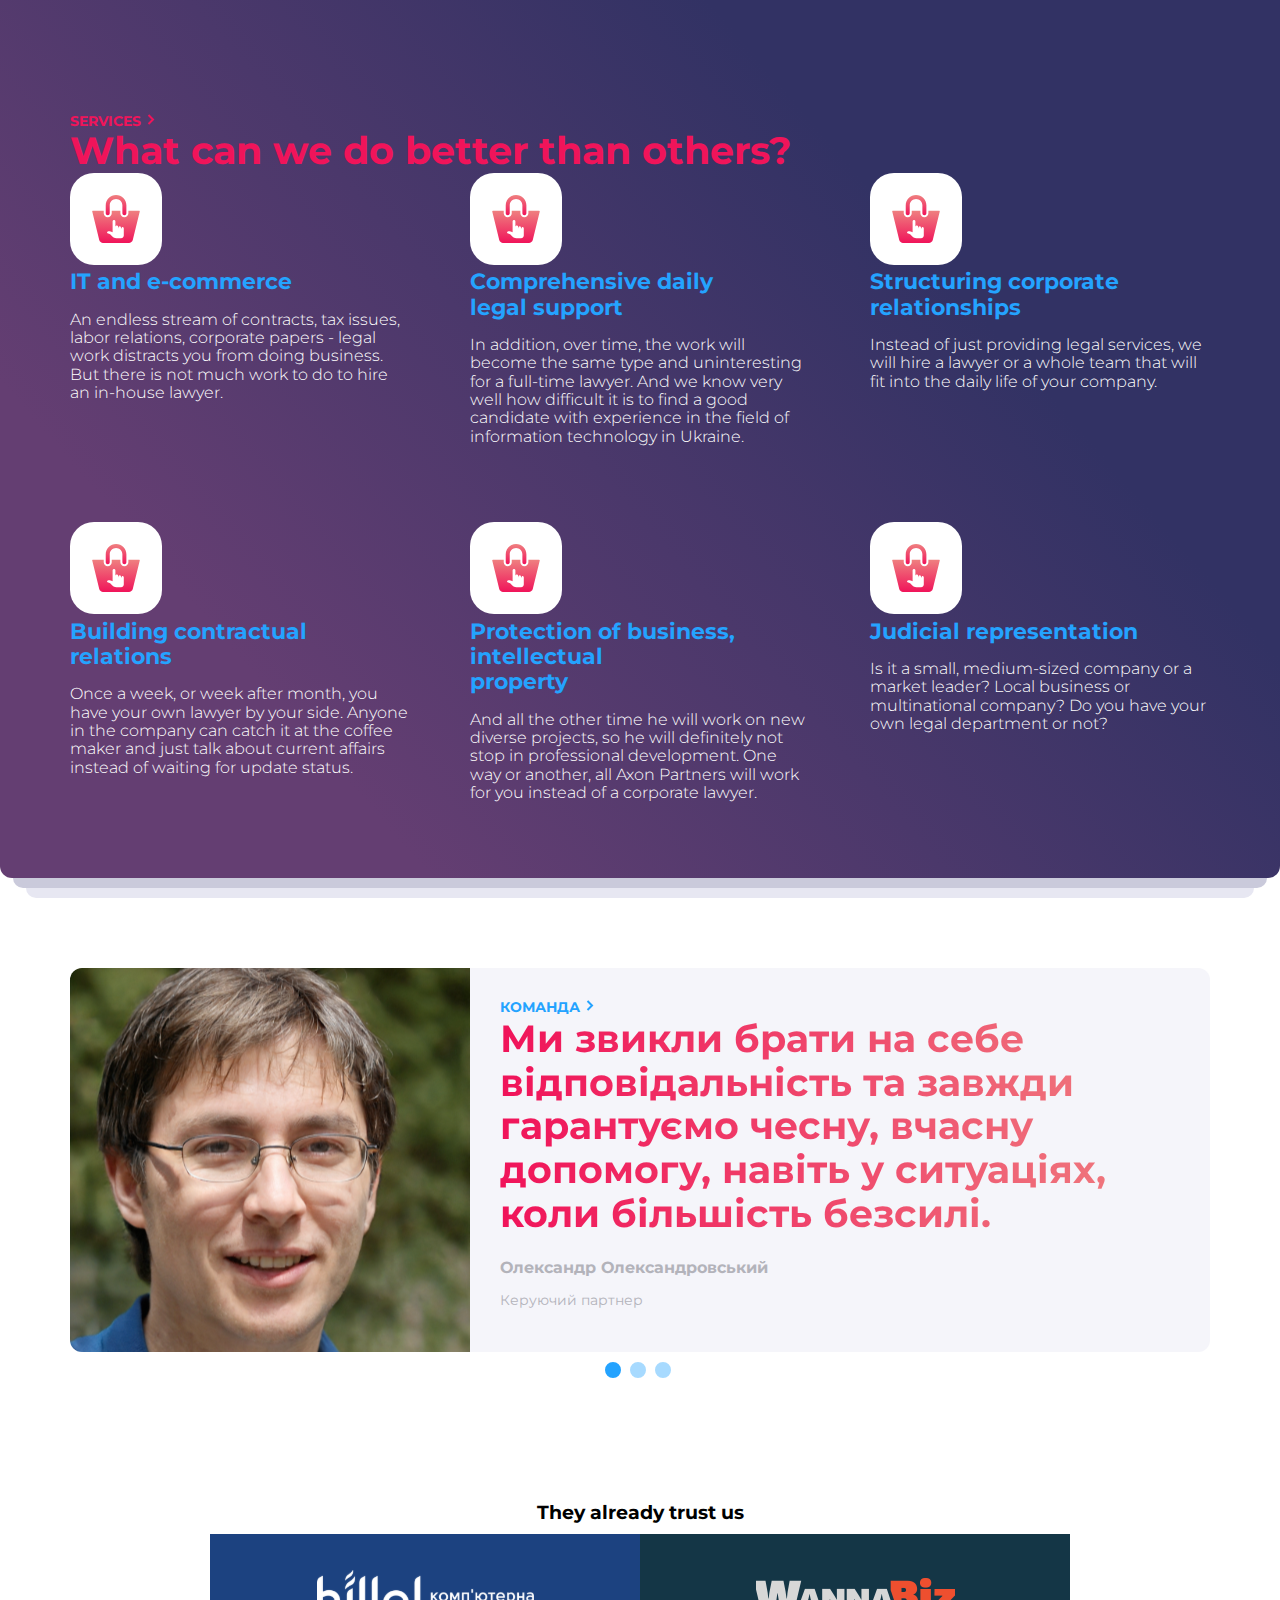
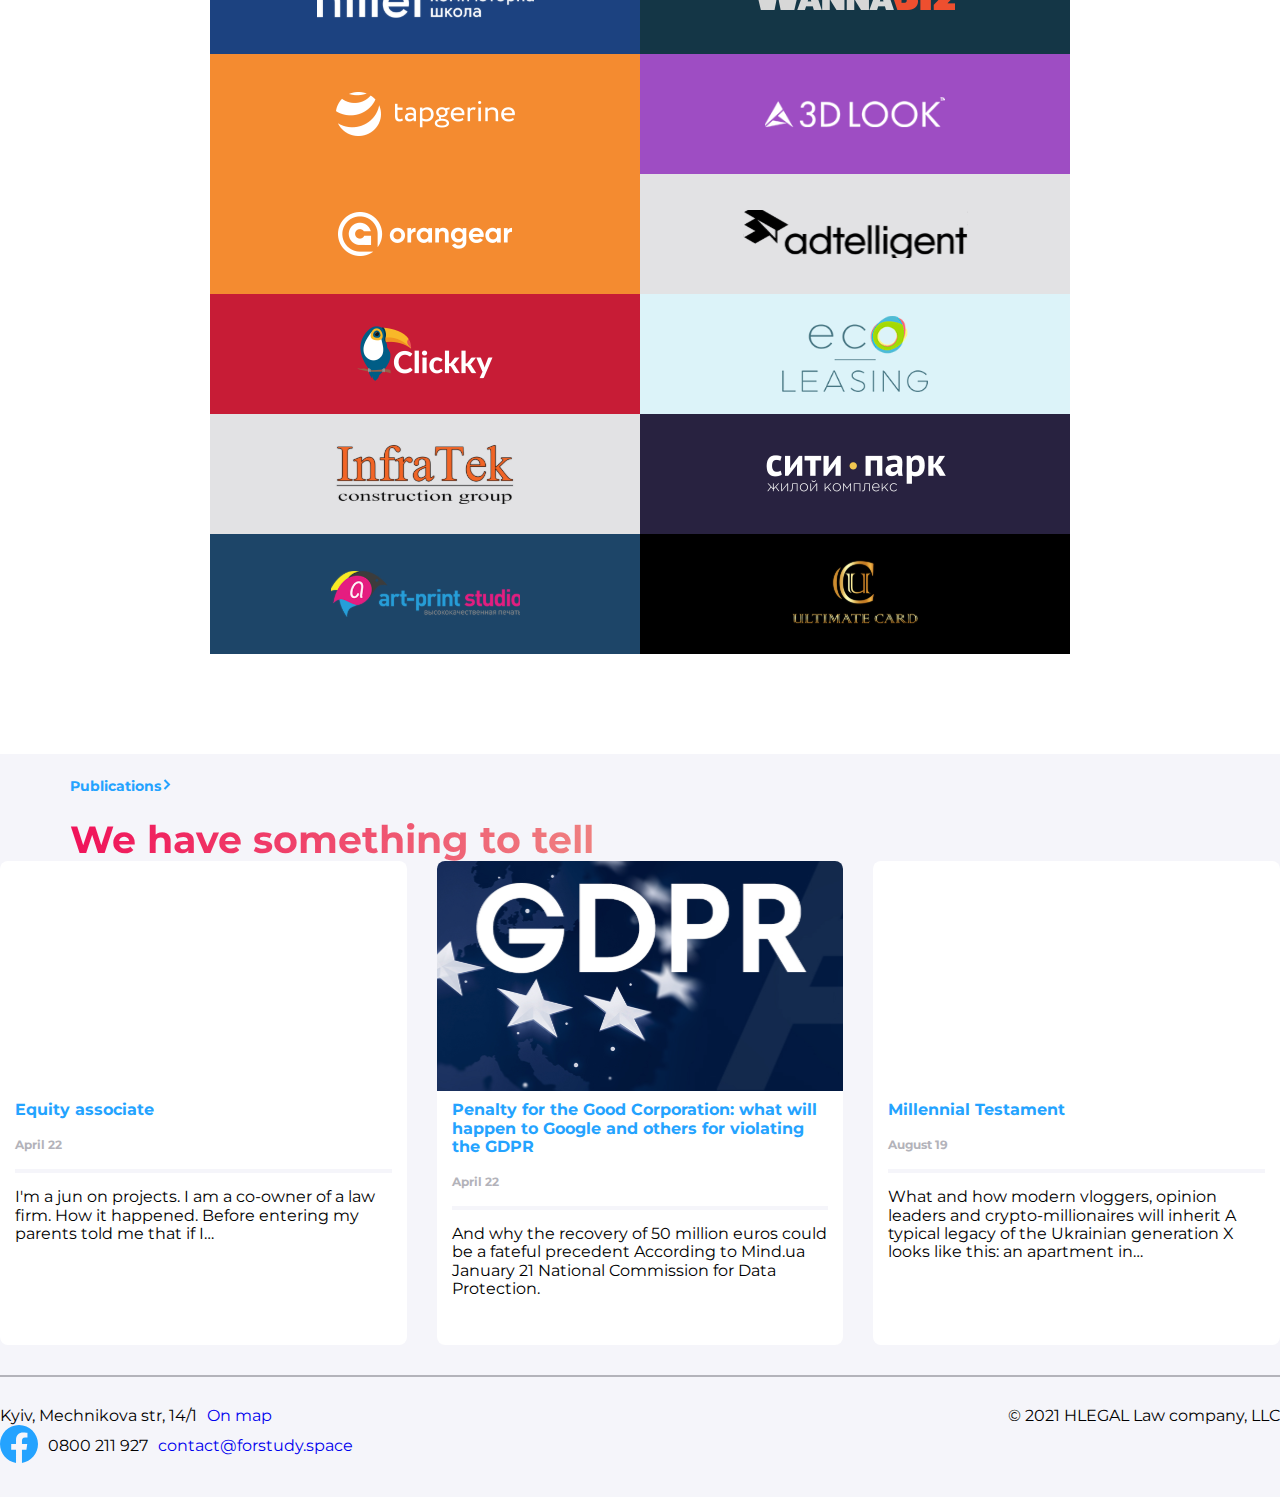
==== commit 6dca9129: "Making adaptive" ====
--- a/index.html
+++ b/index.html
@@ -8,24 +8,195 @@
   </head>
   <body>
     <header class="header">
-      <div class="header_logo">
+      <div class="header_contacts header_contacts_invisibel">
+        <ol class="header_contacts_list">
+          <ul class="change_language">
+            <li><a href="#" class="language">УК</a></li>
+            <li><a href="#" class="language">РУ</a></li>
+            <li><a href="#" class="language">EN</a></li>
+          </ul>
+          <ul>
+            <li class="dot">
+              <svg
+                xmlns="http://www.w3.org/2000/svg"
+                width="6"
+                height="7"
+                viewBox="0 0 6 7"
+                fill="none"
+              >
+                <circle cx="3" cy="3.5" r="3" fill="#E6E6F0" />
+              </svg>
+            </li>
+          </ul>
+          <ul>
+            <li>Kyiv, Mechnikova str, 14/1</li>
+          </ul>
+          <ul>
+            <li class="dot">
+              <svg
+                xmlns="http://www.w3.org/2000/svg"
+                width="6"
+                height="7"
+                viewBox="0 0 6 7"
+                fill="none"
+              >
+                <circle cx="3" cy="3.5" r="3" fill="#E6E6F0" />
+              </svg>
+            </li>
+          </ul>
+          <ul>
+            <li>0800 211 927</li>
+          </ul>
+          <ul>
+            <li class="dot">
+              <svg
+                xmlns="http://www.w3.org/2000/svg"
+                width="6"
+                height="7"
+                viewBox="0 0 6 7"
+                fill="none"
+              >
+                <circle cx="3" cy="3.5" r="3" fill="#E6E6F0" />
+              </svg>
+            </li>
+          </ul>
+          <ul>
+            <a href="#">
+              <img src="./img/Facebook-Header.svg" alt="Facebook" />
+            </a>
+          </ul>
+        </ol>
+      </div>
+      <div>
         <a href="#">
-          <img src="./img/Logo.svg" alt="logo" />
+          <svg
+            class="header_logo"
+            width="130"
+            height="60"
+            viewBox="0 0 130 60"
+            fill="none"
+            xmlns="http://www.w3.org/2000/svg"
+          >
+            <g clip-path="url(#clip0_123919_706)">
+              <path
+                d="M4.95672 0H0V35.7986H4.95672V22.5177C4.95672 20.2709 5.51557 18.4984 6.63326 17.2502C7.75095 16.002 9.2817 15.353 11.1769 15.353C12.8049 15.353 14.1655 15.9521 15.2589 17.1004C16.3523 18.2738 16.9112 19.7466 16.9112 21.5191V35.8236H21.8922V21.5191C21.8922 18.2238 20.9932 15.6276 19.1951 13.6804C17.3971 11.7332 15.0402 10.7596 12.1731 10.7596C11.347 10.7596 10.5209 10.8594 9.71906 11.0841C8.89294 11.3088 8.2369 11.5584 7.70235 11.833C7.16781 12.1076 6.65756 12.4072 6.1959 12.7567C5.73424 13.1062 5.41838 13.3558 5.27259 13.5056C5.1268 13.6554 5.00532 13.7552 4.95672 13.8301V0Z"
+                fill="#F0145A"
+              />
+              <path d="M32.9727 0H27.8628V35.7689H32.9727V0Z" fill="white" />
+              <path
+                d="M63.1115 25.2935L63.367 22.7386C63.367 19.315 62.2428 16.4535 59.9434 14.1541C57.6439 11.8546 54.7824 10.7305 51.3588 10.7305C47.9352 10.7305 44.9715 11.9568 42.5188 14.4096C40.0661 16.8623 38.8397 19.7749 38.8397 23.2496C38.8397 26.8265 40.1172 29.8924 42.621 32.4473C45.1248 35.0022 48.1396 36.2797 51.6143 36.2797C52.9429 36.2797 54.1692 36.0753 55.3956 35.7176C56.622 35.3088 57.6439 34.9 58.3593 34.4912C59.1258 34.0313 59.8923 33.5204 60.5565 32.9583C61.2208 32.3962 61.6807 31.9874 61.8851 31.7319C62.0895 31.4764 62.2428 31.3231 62.345 31.1698L59.0236 27.8484L58.2571 28.8193C57.7461 29.4325 56.8775 30.0457 55.6511 30.7099C54.3736 31.3742 53.0451 31.6808 51.6143 31.6808C49.6215 31.6808 47.9352 31.0676 46.5045 29.7902C45.0737 28.5127 44.2051 27.0309 43.9496 25.2935H63.1115ZM51.3588 15.0738C53.2495 15.0738 54.7824 15.6359 56.0599 16.709C57.2862 17.8331 58.0527 19.2128 58.3593 20.9501H44.154C44.6138 19.2128 45.4314 17.8331 46.7089 16.709C47.9352 15.6359 49.5193 15.0738 51.3588 15.0738Z"
+                fill="white"
+              />
+              <path
+                d="M86.9429 34.2868C86.9429 36.5351 86.2786 38.3747 84.899 39.8054C83.5704 41.1851 81.8842 41.9005 79.7891 41.9005C78.8694 41.9005 77.9496 41.7472 77.0809 41.4917C76.2122 41.2362 75.548 40.9296 74.9859 40.5719C74.4238 40.2142 73.9128 39.8565 73.4018 39.3967C72.9419 38.9368 72.6354 38.6302 72.4821 38.4769C72.3288 38.3236 72.2266 38.1703 72.1244 38.0681L68.803 41.3895L69.2118 41.9005C69.4673 42.2582 69.9271 42.718 70.5403 43.229C71.1535 43.6889 71.8689 44.1999 72.6865 44.7109C73.504 45.1708 74.526 45.5796 75.8035 45.9372C77.0809 46.2949 78.4095 46.4993 79.7891 46.4993C83.2638 46.4993 86.1253 45.3241 88.5269 42.9735C90.8775 40.5719 92.0527 37.7104 92.0527 34.2357V11.2415H86.9429V13.7964L86.0742 13.0299C85.5121 12.5189 84.6435 12.0079 83.4171 11.4969C82.1907 10.986 80.8622 10.7305 79.5336 10.7305C76.4166 10.7305 73.7595 11.9057 71.4601 14.3074C69.1607 16.709 68.0365 19.5705 68.0365 22.9941C68.0365 26.4177 69.1607 29.2792 71.4601 31.6808C73.7595 34.0824 76.4166 35.2577 79.5336 35.2577C80.4023 35.2577 81.2199 35.1555 82.0885 34.9511C82.9061 34.6956 83.5704 34.4401 84.1325 34.1846C84.6946 33.9291 85.2055 33.6225 85.6654 33.2648C86.1253 32.9072 86.483 32.6517 86.5852 32.5495L86.9429 32.1918V34.2868ZM73.1463 22.9941C73.1463 20.8479 73.8106 19.0595 75.1903 17.5777C76.5699 16.0958 78.2051 15.3293 80.0446 15.3293C81.8842 15.3293 83.5193 16.0958 84.899 17.5777C86.2275 19.0595 86.9429 20.8479 86.9429 22.9941C86.9429 25.1402 86.2275 26.9287 84.899 28.4105C83.5193 29.8924 81.8842 30.6588 80.0446 30.6588C78.2051 30.6588 76.5699 29.8924 75.1903 28.4105C73.8106 26.9287 73.1463 25.1402 73.1463 22.9941Z"
+                fill="white"
+              />
+              <path
+                d="M118.724 35.7687V19.9282C118.724 17.3222 117.753 15.1249 115.863 13.3876C113.972 11.5991 111.519 10.7305 108.504 10.7305C107.329 10.7305 106.154 10.8838 105.03 11.1904C103.906 11.548 102.986 11.9057 102.322 12.3145C101.657 12.7233 100.993 13.1832 100.38 13.7453C99.7666 14.2563 99.409 14.6139 99.2046 14.8183C99.0513 15.0227 98.898 15.176 98.7958 15.3293L102.117 18.6507L102.781 17.782C103.19 17.22 103.906 16.709 104.979 16.1469C106.052 15.5848 107.227 15.3293 108.504 15.3293C109.986 15.3293 111.213 15.7892 112.184 16.6579C113.154 17.5266 113.614 18.6507 113.614 19.9282L104.672 21.4611C102.475 21.8188 100.686 22.6875 99.46 24.0672C98.1826 25.4468 97.5183 27.1331 97.5183 29.1259C97.5183 31.0165 98.3359 32.6517 99.971 34.0824C101.657 35.5643 103.701 36.2797 106.205 36.2797C107.074 36.2797 107.891 36.1775 108.709 35.922C109.578 35.7176 110.242 35.4621 110.804 35.2066C111.366 34.9511 111.877 34.6445 112.337 34.2868C112.797 33.9291 113.103 33.6736 113.308 33.5715C113.461 33.4182 113.563 33.2649 113.614 33.2138V35.7687H118.724ZM106.972 31.6808C105.643 31.6808 104.57 31.3742 103.803 30.761C102.986 30.1479 102.628 29.4325 102.628 28.6149C102.628 27.7462 102.884 26.9798 103.446 26.4177C104.008 25.8556 104.774 25.4468 105.694 25.2935L113.614 24.0161V24.527C113.614 26.8265 113.052 28.5638 111.877 29.8413C110.702 31.0676 109.067 31.6808 106.972 31.6808Z"
+                fill="white"
+              />
+              <path d="M130 0H124.89V35.7689H130V0Z" fill="white" />
+              <path
+                d="M0 53.1185H1.59915V58.7253H5.06396V60.0283H0V53.1185Z"
+                fill="white"
+              />
+              <path
+                d="M15.5016 58.5477H12.2934L11.6814 60.0283H10.0428L13.1226 53.1185H14.702L17.7917 60.0283H16.1136L15.5016 58.5477ZM14.9982 57.3335L13.9025 54.688L12.8067 57.3335H14.9982Z"
+                fill="white"
+              />
+              <path
+                d="M33.5121 53.1185L31.2516 60.0283H29.534L28.0138 55.3494L26.4443 60.0283H24.7366L22.4662 53.1185H24.1245L25.6842 57.9751L27.313 53.1185H28.7937L30.3731 58.0146L31.9821 53.1185H33.5121Z"
+                fill="white"
+              />
+              <path
+                d="M50.5232 60.1468C49.819 60.1468 49.1807 59.9954 48.6082 59.6927C48.0422 59.3834 47.5947 58.959 47.2657 58.4193C46.9432 57.8731 46.782 57.2578 46.782 56.5734C46.782 55.889 46.9432 55.277 47.2657 54.7373C47.5947 54.1911 48.0422 53.7667 48.6082 53.464C49.1807 53.1547 49.8223 53 50.5331 53C51.1319 53 51.6716 53.1053 52.152 53.3159C52.6389 53.5265 53.047 53.8292 53.376 54.224L52.3494 55.1717C51.8821 54.6321 51.303 54.3622 50.612 54.3622C50.1843 54.3622 49.8026 54.4577 49.467 54.6485C49.1313 54.8328 48.8681 55.0927 48.6773 55.4283C48.493 55.764 48.4009 56.1456 48.4009 56.5734C48.4009 57.0012 48.493 57.3828 48.6773 57.7185C48.8681 58.0541 49.1313 58.3173 49.467 58.5082C49.8026 58.6924 50.1843 58.7846 50.612 58.7846C51.303 58.7846 51.8821 58.5115 52.3494 57.9653L53.376 58.9129C53.047 59.3143 52.6389 59.6203 52.152 59.8309C51.665 60.0415 51.1221 60.1468 50.5232 60.1468Z"
+                fill="white"
+              />
+              <path
+                d="M62.5933 60.1468C61.876 60.1468 61.2278 59.9922 60.6487 59.6829C60.0761 59.3736 59.6253 58.9491 59.2963 58.4095C58.9738 57.8632 58.8126 57.2512 58.8126 56.5734C58.8126 55.8956 58.9738 55.2868 59.2963 54.7472C59.6253 54.201 60.0761 53.7733 60.6487 53.464C61.2278 53.1547 61.876 53 62.5933 53C63.3106 53 63.9555 53.1547 64.5281 53.464C65.1006 53.7733 65.5514 54.201 65.8804 54.7472C66.2095 55.2868 66.374 55.8956 66.374 56.5734C66.374 57.2512 66.2095 57.8632 65.8804 58.4095C65.5514 58.9491 65.1006 59.3736 64.5281 59.6829C63.9555 59.9922 63.3106 60.1468 62.5933 60.1468ZM62.5933 58.7846C63.0013 58.7846 63.3698 58.6924 63.6989 58.5082C64.0279 58.3173 64.2846 58.0541 64.4688 57.7185C64.6597 57.3828 64.7551 57.0012 64.7551 56.5734C64.7551 56.1456 64.6597 55.764 64.4688 55.4283C64.2846 55.0927 64.0279 54.8328 63.6989 54.6485C63.3698 54.4577 63.0013 54.3622 62.5933 54.3622C62.1853 54.3622 61.8168 54.4577 61.4877 54.6485C61.1587 54.8328 60.8987 55.0927 60.7079 55.4283C60.5236 55.764 60.4315 56.1456 60.4315 56.5734C60.4315 57.0012 60.5236 57.3828 60.7079 57.7185C60.8987 58.0541 61.1587 58.3173 61.4877 58.5082C61.8168 58.6924 62.1853 58.7846 62.5933 58.7846Z"
+                fill="white"
+              />
+              <path
+                d="M78.7995 60.0283L78.7896 55.8824L76.7561 59.2979H76.0355L74.0119 55.9713V60.0283H72.5115V53.1185H73.8342L76.4205 57.4125L78.9673 53.1185H80.2802L80.2999 60.0283H78.7995Z"
+                fill="white"
+              />
+              <path
+                d="M89.8659 53.1185C90.478 53.1185 91.0077 53.2205 91.4552 53.4245C91.9093 53.6285 92.2581 53.918 92.5016 54.2931C92.7451 54.6682 92.8668 55.1125 92.8668 55.6258C92.8668 56.1325 92.7451 56.5767 92.5016 56.9584C92.2581 57.3335 91.9093 57.623 91.4552 57.8271C91.0077 58.0245 90.478 58.1232 89.8659 58.1232H88.4741V60.0283H86.8749V53.1185H89.8659ZM89.7771 56.8202C90.2575 56.8202 90.6227 56.7182 90.8728 56.5142C91.1229 56.3036 91.2479 56.0074 91.2479 55.6258C91.2479 55.2375 91.1229 54.9414 90.8728 54.7373C90.6227 54.5268 90.2575 54.4215 89.7771 54.4215H88.4741V56.8202H89.7771Z"
+                fill="white"
+              />
+              <path
+                d="M103.148 58.5477H99.9396L99.3276 60.0283H97.6889L100.769 53.1185H102.348L105.438 60.0283H103.76L103.148 58.5477ZM102.644 57.3335L101.549 54.688L100.453 57.3335H102.644Z"
+                fill="white"
+              />
+              <path
+                d="M117.428 53.1185V60.0283H116.115L112.67 55.8331V60.0283H111.09V53.1185H112.413L115.848 57.3137V53.1185H117.428Z"
+                fill="white"
+              />
+              <path
+                d="M127.315 57.5803V60.0283H125.716V57.5605L123.041 53.1185H124.739L126.585 56.1884L128.43 53.1185H130L127.315 57.5803Z"
+                fill="white"
+              />
+            </g>
+            <defs>
+              <clipPath id="clip0_123919_706">
+                <rect width="130" height="60" fill="white" />
+              </clipPath>
+            </defs>
+          </svg>
         </a>
       </div>
       <div class="header_flex">
-        <div class="header_contacts">
+        <div class="header_contacts header_contacts_visibel">
           <ol class="header_contacts_list">
             <ul class="change_language">
               <li><a href="#" class="language">УК</a></li>
               <li><a href="#" class="language">РУ</a></li>
               <li><a href="#" class="language">EN</a></li>
             </ul>
-            <ul class="point">
+            <ul>
+              <li class="dot">
+                <svg
+                  xmlns="http://www.w3.org/2000/svg"
+                  width="6"
+                  height="7"
+                  viewBox="0 0 6 7"
+                  fill="none"
+                >
+                  <circle cx="3" cy="3.5" r="3" fill="#E6E6F0" />
+                </svg>
+              </li>
+            </ul>
+            <ul>
               <li>Kyiv, Mechnikova str, 14/1</li>
             </ul>
             <ul>
-              <p>0800 211 927</p>
+              <li class="dot">
+                <svg
+                  xmlns="http://www.w3.org/2000/svg"
+                  width="6"
+                  height="7"
+                  viewBox="0 0 6 7"
+                  fill="none"
+                >
+                  <circle cx="3" cy="3.5" r="3" fill="#E6E6F0" />
+                </svg>
+              </li>
+            </ul>
+            <ul>
+              <li>0800 211 927</li>
+            </ul>
+            <ul>
+              <li class="dot">
+                <svg
+                  xmlns="http://www.w3.org/2000/svg"
+                  width="6"
+                  height="7"
+                  viewBox="0 0 6 7"
+                  fill="none"
+                >
+                  <circle cx="3" cy="3.5" r="3" fill="#E6E6F0" />
+                </svg>
+              </li>
             </ul>
             <ul>
               <a href="#">
@@ -285,23 +456,28 @@
               </p>
             </div>
           </div>
-          <div class="more_block">
+          <div class="more_block more_block_second">
             <div class="more_block_text">
-              <div>Equity associate</div>
+              <div>
+                Penalty for the Good Corporation: what will happen to Google and
+                others for violating the GDPR
+              </div>
               <span>April 22</span>
               <p>
-                I'm a jun on projects. I am a co-owner of a law firm. How it
-                happened. Before entering my parents told me that if I…
+                And why the recovery of 50 million euros could be a fateful
+                precedent According to Mind.ua January 21 National Commission
+                for Data Protection.
               </p>
             </div>
           </div>
-          <div class="more_block">
-            <div class="more_block_text">
-              <div>Equity associate</div>
-              <span>April 22</span>
+          <div class="more_block more_block_full">
+            <div class="more_block_text more_block_text_full">
+              <div>Millennial Testament</div>
+              <span>August 19</span>
               <p>
-                I'm a jun on projects. I am a co-owner of a law firm. How it
-                happened. Before entering my parents told me that if I…
+                What and how modern vloggers, opinion leaders and
+                crypto-millionaires will inherit A typical legacy of the
+                Ukrainian generation X looks like this: an apartment in…
               </p>
             </div>
           </div>
--- a/css/style.css
+++ b/css/style.css
@@ -379,22 +379,42 @@
 .header_about_list > li, .header_contacts_list > li {
   padding-left: 15px;
 }
-
-.change_language {
-  display: flex;
+.header_logo {
+  padding: 0 15px;
+}
+
+.dot {
+  padding: 0 6px;
+}
+
+.header_contacts_invisibel {
+  visibility: hidden;
+  display: none;
 }
 
 ul > p,
 ul > a > img {
-  padding: 6px;
-}
-
-.point {
-  list-style-position: inside;
-  margin-left: 6px;
-  list-style-image: url(../img/Dot.svg);
-}
-
+  padding: 0 6px;
+}
+
+@media screen and (max-width: 768px) {
+  .header {
+    width: 70%;
+    padding: 50px 0 0 60px;
+    flex-direction: column;
+    justify-content: center;
+    align-items: flex-start;
+    gap: 30px;
+  }
+  .header_contacts_invisibel {
+    visibility: visible;
+    display: block;
+  }
+  .header_contacts_visibel {
+    visibility: hidden;
+    display: none;
+  }
+}
 main {
   width: 100%;
   background: var(--gradient-supersoft, linear-gradient(229deg, #323264 11.93%, #323264 57.17%, #643e72 87.46%));
@@ -449,6 +469,7 @@
 .experience_inputs {
   display: flex;
   flex-direction: column;
+  align-items: flex-end;
   gap: 30px;
   padding: 0 60px 0 0;
   border-right: #b3b3ba 2px solid;
@@ -492,7 +513,7 @@
 }
 .grid_titel {
   max-width: 1600px;
-  width: 100%;
+  width: 89%;
   display: flex;
   flex-direction: column;
   align-items: flex-start;
@@ -533,10 +554,51 @@
 }
 @media screen and (max-width: 1700px) {
   .grid_blocks {
+    max-width: 89%;
+  }
+}
+@media screen and (max-width: 768px) {
+  .grid_blocks {
+    grid-template-columns: 1fr 1fr;
+  }
+}
+
+@media screen and (max-width: 1024px) {
+  .experience_text {
+    max-width: 405px;
+  }
+}
+@media screen and (max-width: 768px) {
+  .experience {
+    flex-direction: column;
+    justify-content: center;
+    align-items: center;
+    padding: 60px;
+  }
+  .experience_text {
+    max-width: 861px;
+    padding: 60px 0 0 0;
+    border-top: 4px #b3b3ba solid;
+  }
+  .experience_text > h3 {
+    font-size: 30px;
+    font-weight: 700;
+  }
+  .experience_inputs {
+    display: flex;
+    flex-direction: row;
+    align-items: center;
+    gap: 30px;
     max-width: 100%;
-  }
-}
-
+    white-space: nowrap;
+    padding: 0 0 60px 0;
+    overflow-x: auto;
+    border-right: none;
+  }
+  .experience_inputs > label > h2 {
+    font-size: 38px;
+  }
+}
 .second_main {
   width: 100%;
 }
@@ -564,9 +626,7 @@
 .team_slider {
   margin: 10px 0;
   max-width: 1600px;
-  width: 100%;
-  max-height: 298px;
-  height: 100%;
+  width: 89%;
   background-color: #f5f5fa;
   background-image: url(../img/Team-1.svg);
   background-size: 400px 500px;
@@ -575,9 +635,7 @@
   border-radius: 12px;
 }
 .team_slider_text {
-  max-width: 1200px;
-  margin-left: 400px;
-  padding: 30px;
+  padding: 30px 30px 30px 430px;
   color: #b3b3ba;
 }
 .team_slider_text > a {
@@ -667,6 +725,8 @@
   background-color: #f5f5fa;
 }
 .footer_container {
+  padding: 30px 0;
+  border-top: #b3b3ba 2px solid;
   max-width: 1600px;
   width: 100%;
   display: flex;
@@ -687,13 +747,15 @@
 
 .more {
   margin: 30px 0;
+  display: flex;
+  flex-direction: column;
+  align-items: center;
 }
 .more_titel_container {
-  margin: 0 160px;
   max-width: 1600px;
-  width: 100%;
-  display: flex;
-  justify-content: center;
+  width: 89%;
+  display: flex;
+  justify-content: flex-start;
 }
 .more_titel > p {
   padding: 10px 0;
@@ -710,21 +772,21 @@
   -webkit-text-fill-color: transparent;
 }
 .more_blocks {
-  width: 100%;
-  display: flex;
-  justify-content: space-evenly;
+  max-width: 1600px;
+  width: 100%;
+  display: flex;
+  justify-content: space-between;
+  gap: 30px;
 }
 .more_block {
   max-width: 483px;
   width: 100%;
-  max-height: 370px;
-  height: 370px;
   background-color: #fff;
   display: flex;
   flex-direction: column;
   align-items: flex-start;
-  justify-content: flex-end;
-  padding: 30px;
+  justify-content: flex-start;
+  padding: 15px;
   border-radius: 8px;
   background-image: url(../img/Publication-1.svg);
   background-repeat: no-repeat;
@@ -732,6 +794,15 @@
   background-size: 630px 330px;
   background-position-y: -100px;
 }
+.more_block_second {
+  background-image: url(../img/Publication-2.svg);
+}
+.more_block_full {
+  background-image: url(../img/Publication-3.svg);
+}
+.more_block_text {
+  padding-top: 210px;
+}
 .more_block_text > span,
 .more_block_text div,
 .more_block_text p {
@@ -750,4 +821,53 @@
   font-weight: 700;
 }
 
+@media screen and (max-width: 1024px) {
+  .team_slider {
+    background-size: 520px 550px;
+    background-position-x: -100px;
+  }
+  .clients {
+    padding: 0 0;
+  }
+  .clients_containers {
+    overflow: unset;
+    border-radius: 0;
+  }
+  .clients_container {
+    max-width: 256px;
+  }
+  .more_block {
+    max-width: 251px;
+  }
+  .more_blocks {
+    width: 89%;
+  }
+}
+@media screen and (max-width: 768px) {
+  .team_slider {
+    background-size: 680px 680px;
+    background-position: top;
+    background-repeat: no-repeat;
+    background-position-y: -265px;
+    border-radius: 12px;
+    background-position-x: 0px;
+  }
+  .team_slider_text {
+    padding: 430px 30px 30px 30px;
+    color: #b3b3ba;
+  }
+  .more_blocks {
+    flex-wrap: wrap;
+  }
+  .more_block {
+    background-size: 370px 225px;
+    background-position-y: 0;
+  }
+  .more_block_full {
+    max-width: 100%;
+    background-size: 685px 415px;
+    background-position-y: -189px;
+  }
+}
+
 /*# sourceMappingURL=style.css.map */
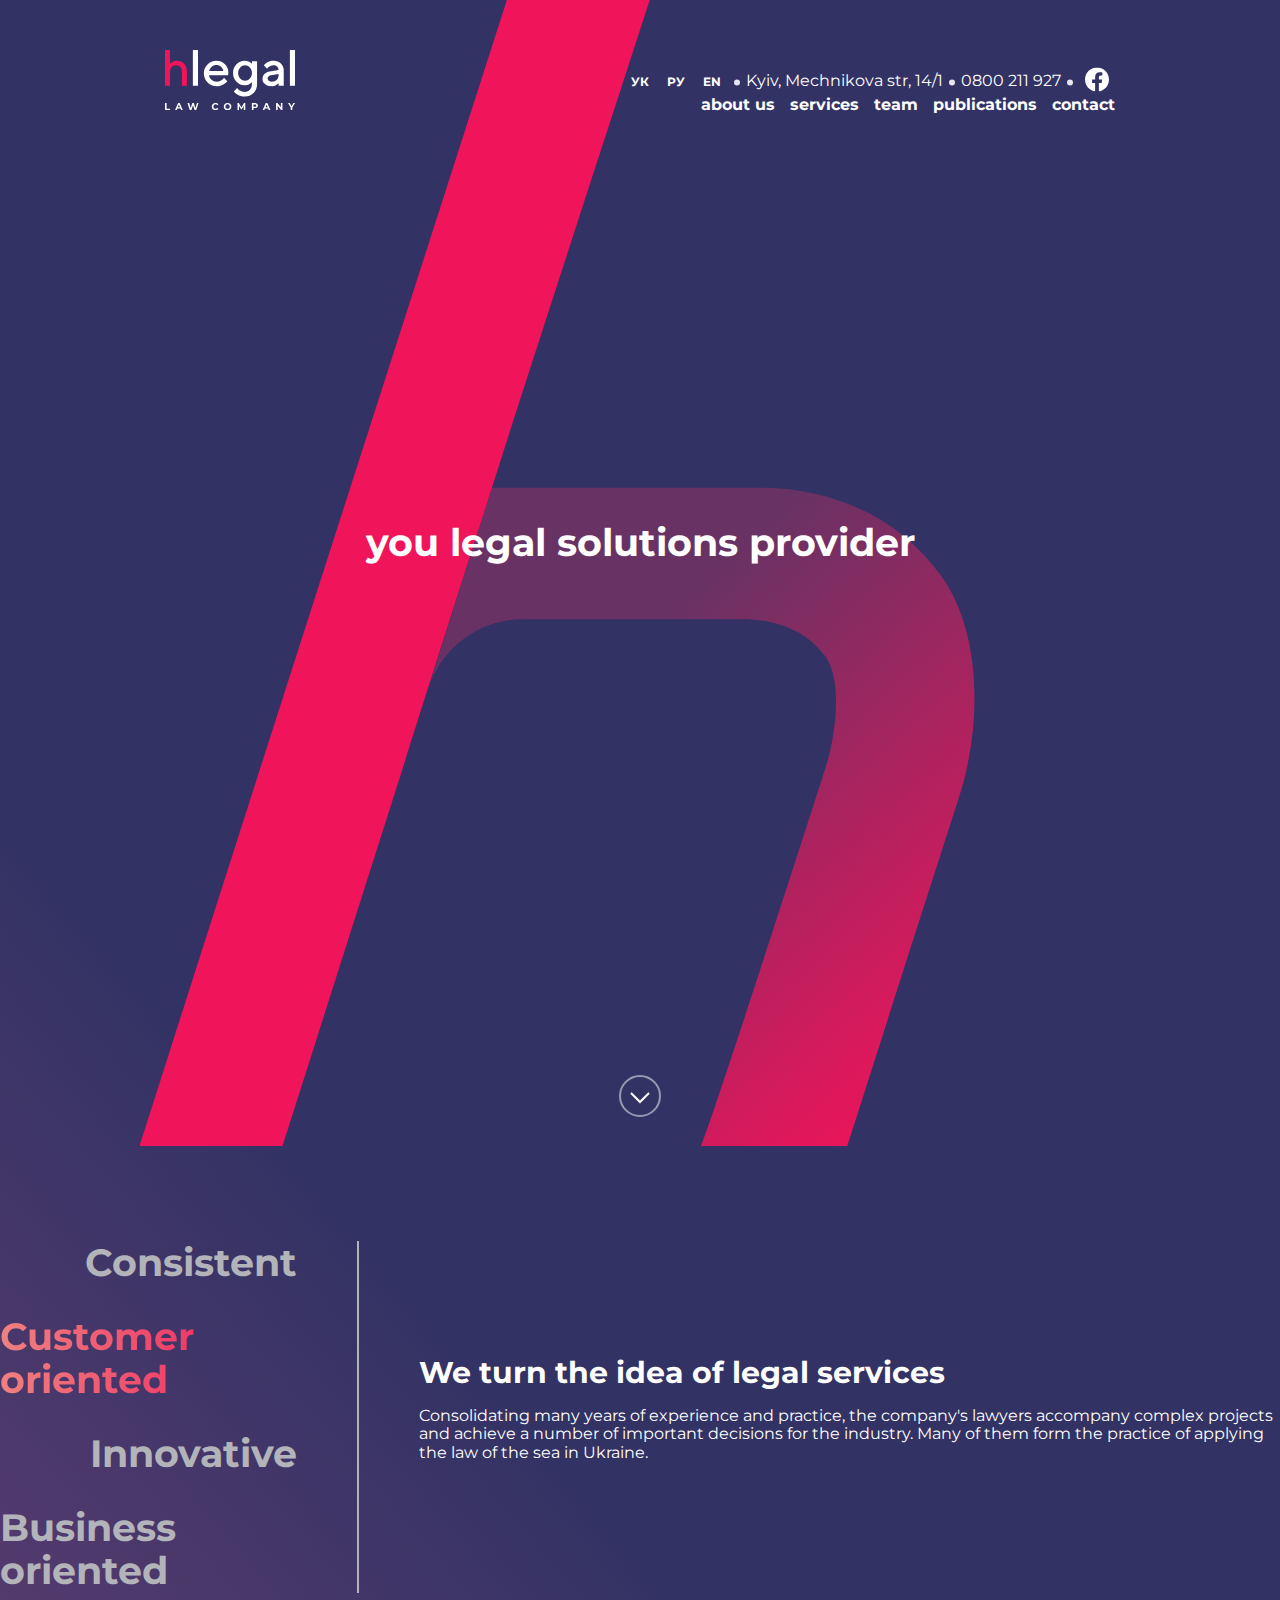
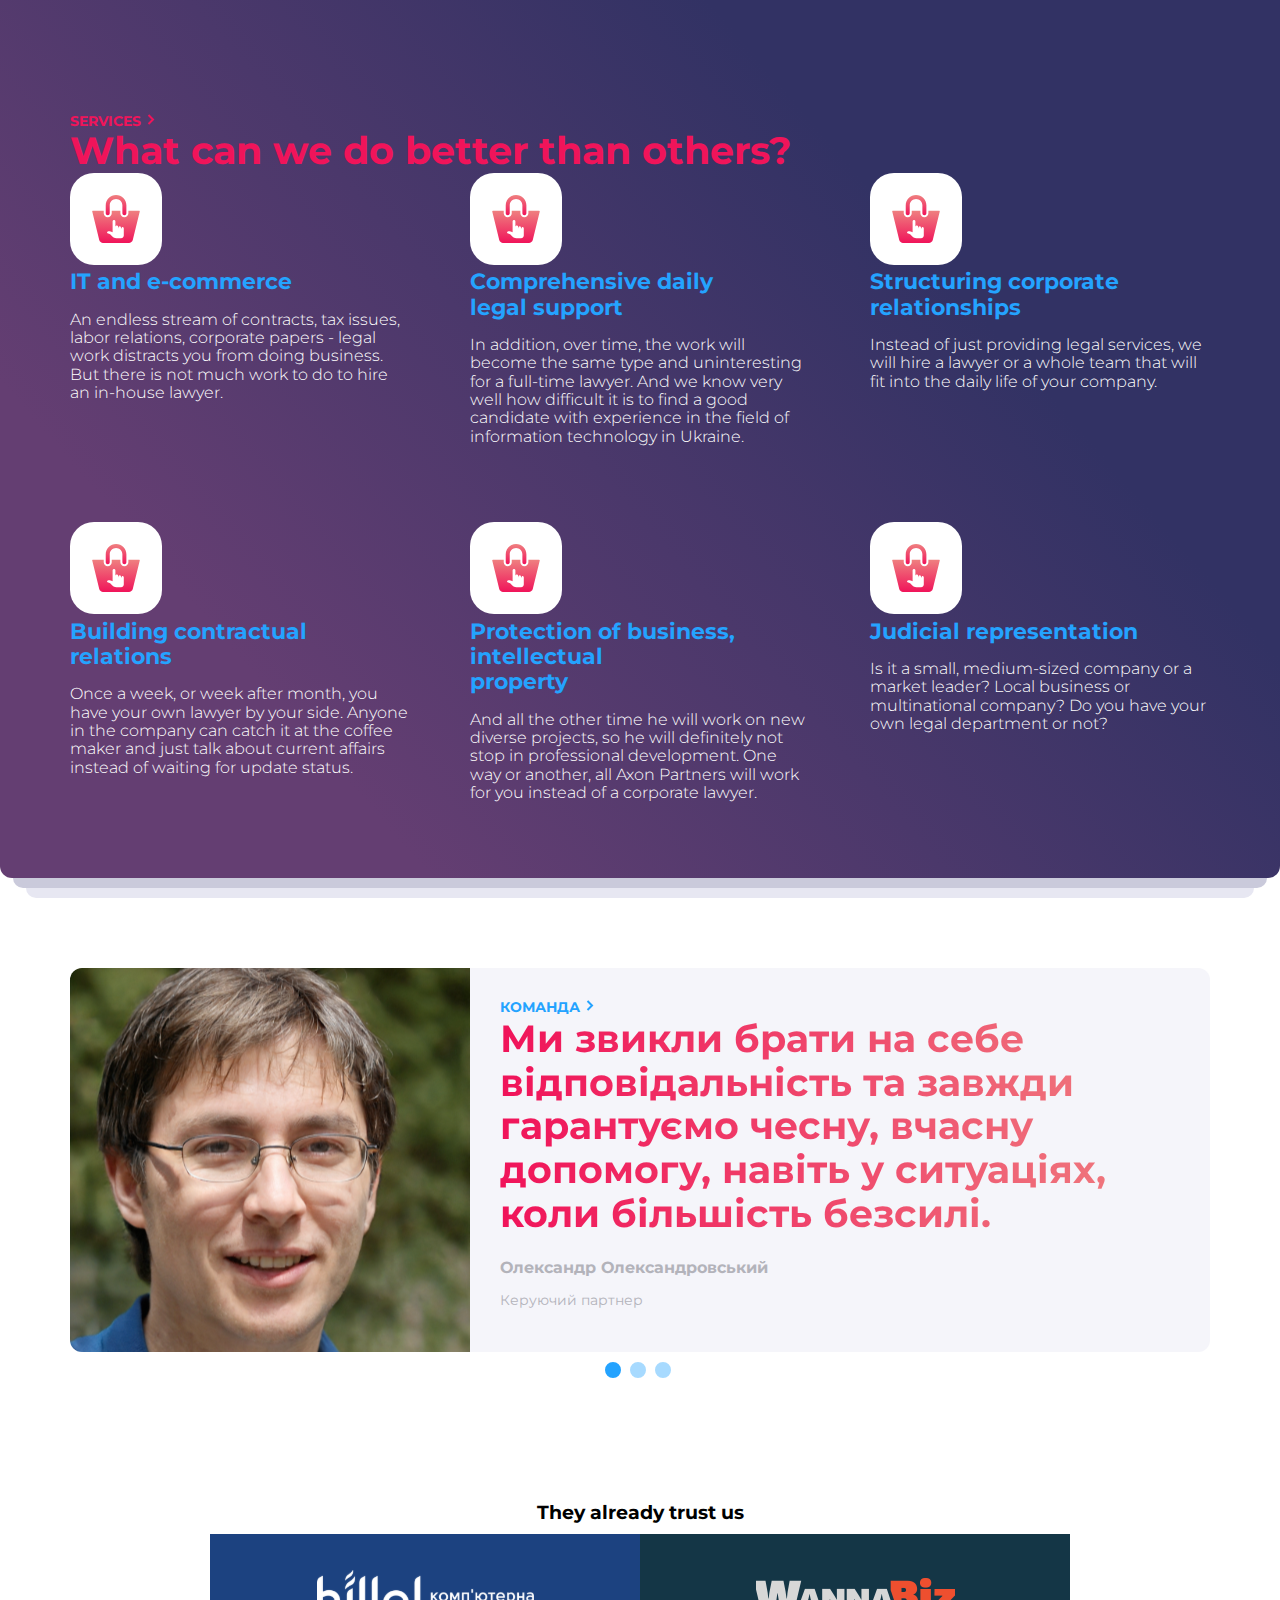
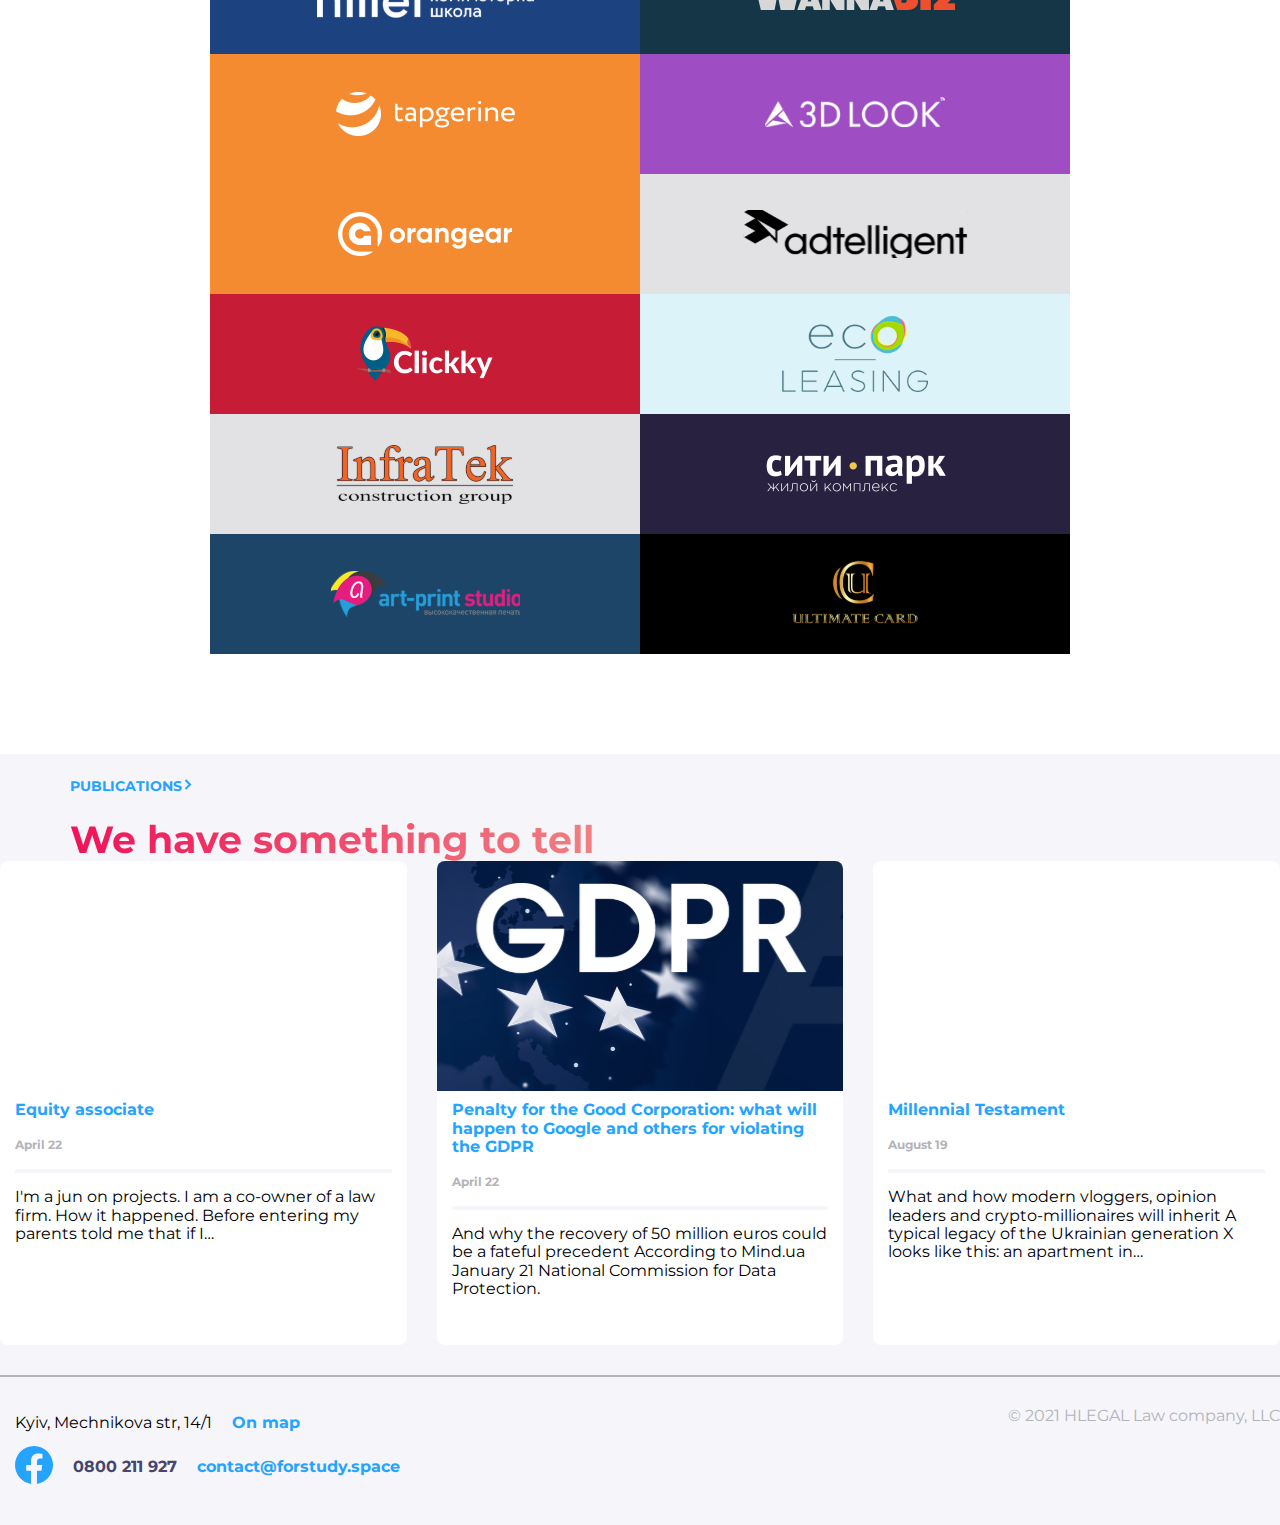
==== commit b4254ef9: "Made adaptive" ====
--- a/index.html
+++ b/index.html
@@ -8,146 +8,41 @@
   </head>
   <body>
     <header class="header">
-      <div class="header_contacts header_contacts_invisibel">
-        <ol class="header_contacts_list">
+      <div class="header_mobile">
+        <div class="header_mobile_contacts">
           <ul class="change_language">
             <li><a href="#" class="language">УК</a></li>
             <li><a href="#" class="language">РУ</a></li>
             <li><a href="#" class="language">EN</a></li>
           </ul>
           <ul>
-            <li class="dot">
-              <svg
-                xmlns="http://www.w3.org/2000/svg"
-                width="6"
-                height="7"
-                viewBox="0 0 6 7"
-                fill="none"
-              >
-                <circle cx="3" cy="3.5" r="3" fill="#E6E6F0" />
-              </svg>
-            </li>
+            <li class="number">0800 211 927</li>
           </ul>
-          <ul>
-            <li>Kyiv, Mechnikova str, 14/1</li>
-          </ul>
-          <ul>
-            <li class="dot">
-              <svg
-                xmlns="http://www.w3.org/2000/svg"
-                width="6"
-                height="7"
-                viewBox="0 0 6 7"
-                fill="none"
-              >
-                <circle cx="3" cy="3.5" r="3" fill="#E6E6F0" />
-              </svg>
-            </li>
-          </ul>
-          <ul>
-            <li>0800 211 927</li>
-          </ul>
-          <ul>
-            <li class="dot">
-              <svg
-                xmlns="http://www.w3.org/2000/svg"
-                width="6"
-                height="7"
-                viewBox="0 0 6 7"
-                fill="none"
-              >
-                <circle cx="3" cy="3.5" r="3" fill="#E6E6F0" />
-              </svg>
-            </li>
-          </ul>
-          <ul>
-            <a href="#">
-              <img src="./img/Facebook-Header.svg" alt="Facebook" />
-            </a>
-          </ul>
-        </ol>
-      </div>
-      <div>
-        <a href="#">
-          <svg
-            class="header_logo"
-            width="130"
-            height="60"
-            viewBox="0 0 130 60"
-            fill="none"
-            xmlns="http://www.w3.org/2000/svg"
-          >
-            <g clip-path="url(#clip0_123919_706)">
-              <path
-                d="M4.95672 0H0V35.7986H4.95672V22.5177C4.95672 20.2709 5.51557 18.4984 6.63326 17.2502C7.75095 16.002 9.2817 15.353 11.1769 15.353C12.8049 15.353 14.1655 15.9521 15.2589 17.1004C16.3523 18.2738 16.9112 19.7466 16.9112 21.5191V35.8236H21.8922V21.5191C21.8922 18.2238 20.9932 15.6276 19.1951 13.6804C17.3971 11.7332 15.0402 10.7596 12.1731 10.7596C11.347 10.7596 10.5209 10.8594 9.71906 11.0841C8.89294 11.3088 8.2369 11.5584 7.70235 11.833C7.16781 12.1076 6.65756 12.4072 6.1959 12.7567C5.73424 13.1062 5.41838 13.3558 5.27259 13.5056C5.1268 13.6554 5.00532 13.7552 4.95672 13.8301V0Z"
-                fill="#F0145A"
-              />
-              <path d="M32.9727 0H27.8628V35.7689H32.9727V0Z" fill="white" />
-              <path
-                d="M63.1115 25.2935L63.367 22.7386C63.367 19.315 62.2428 16.4535 59.9434 14.1541C57.6439 11.8546 54.7824 10.7305 51.3588 10.7305C47.9352 10.7305 44.9715 11.9568 42.5188 14.4096C40.0661 16.8623 38.8397 19.7749 38.8397 23.2496C38.8397 26.8265 40.1172 29.8924 42.621 32.4473C45.1248 35.0022 48.1396 36.2797 51.6143 36.2797C52.9429 36.2797 54.1692 36.0753 55.3956 35.7176C56.622 35.3088 57.6439 34.9 58.3593 34.4912C59.1258 34.0313 59.8923 33.5204 60.5565 32.9583C61.2208 32.3962 61.6807 31.9874 61.8851 31.7319C62.0895 31.4764 62.2428 31.3231 62.345 31.1698L59.0236 27.8484L58.2571 28.8193C57.7461 29.4325 56.8775 30.0457 55.6511 30.7099C54.3736 31.3742 53.0451 31.6808 51.6143 31.6808C49.6215 31.6808 47.9352 31.0676 46.5045 29.7902C45.0737 28.5127 44.2051 27.0309 43.9496 25.2935H63.1115ZM51.3588 15.0738C53.2495 15.0738 54.7824 15.6359 56.0599 16.709C57.2862 17.8331 58.0527 19.2128 58.3593 20.9501H44.154C44.6138 19.2128 45.4314 17.8331 46.7089 16.709C47.9352 15.6359 49.5193 15.0738 51.3588 15.0738Z"
-                fill="white"
-              />
-              <path
-                d="M86.9429 34.2868C86.9429 36.5351 86.2786 38.3747 84.899 39.8054C83.5704 41.1851 81.8842 41.9005 79.7891 41.9005C78.8694 41.9005 77.9496 41.7472 77.0809 41.4917C76.2122 41.2362 75.548 40.9296 74.9859 40.5719C74.4238 40.2142 73.9128 39.8565 73.4018 39.3967C72.9419 38.9368 72.6354 38.6302 72.4821 38.4769C72.3288 38.3236 72.2266 38.1703 72.1244 38.0681L68.803 41.3895L69.2118 41.9005C69.4673 42.2582 69.9271 42.718 70.5403 43.229C71.1535 43.6889 71.8689 44.1999 72.6865 44.7109C73.504 45.1708 74.526 45.5796 75.8035 45.9372C77.0809 46.2949 78.4095 46.4993 79.7891 46.4993C83.2638 46.4993 86.1253 45.3241 88.5269 42.9735C90.8775 40.5719 92.0527 37.7104 92.0527 34.2357V11.2415H86.9429V13.7964L86.0742 13.0299C85.5121 12.5189 84.6435 12.0079 83.4171 11.4969C82.1907 10.986 80.8622 10.7305 79.5336 10.7305C76.4166 10.7305 73.7595 11.9057 71.4601 14.3074C69.1607 16.709 68.0365 19.5705 68.0365 22.9941C68.0365 26.4177 69.1607 29.2792 71.4601 31.6808C73.7595 34.0824 76.4166 35.2577 79.5336 35.2577C80.4023 35.2577 81.2199 35.1555 82.0885 34.9511C82.9061 34.6956 83.5704 34.4401 84.1325 34.1846C84.6946 33.9291 85.2055 33.6225 85.6654 33.2648C86.1253 32.9072 86.483 32.6517 86.5852 32.5495L86.9429 32.1918V34.2868ZM73.1463 22.9941C73.1463 20.8479 73.8106 19.0595 75.1903 17.5777C76.5699 16.0958 78.2051 15.3293 80.0446 15.3293C81.8842 15.3293 83.5193 16.0958 84.899 17.5777C86.2275 19.0595 86.9429 20.8479 86.9429 22.9941C86.9429 25.1402 86.2275 26.9287 84.899 28.4105C83.5193 29.8924 81.8842 30.6588 80.0446 30.6588C78.2051 30.6588 76.5699 29.8924 75.1903 28.4105C73.8106 26.9287 73.1463 25.1402 73.1463 22.9941Z"
-                fill="white"
-              />
-              <path
-                d="M118.724 35.7687V19.9282C118.724 17.3222 117.753 15.1249 115.863 13.3876C113.972 11.5991 111.519 10.7305 108.504 10.7305C107.329 10.7305 106.154 10.8838 105.03 11.1904C103.906 11.548 102.986 11.9057 102.322 12.3145C101.657 12.7233 100.993 13.1832 100.38 13.7453C99.7666 14.2563 99.409 14.6139 99.2046 14.8183C99.0513 15.0227 98.898 15.176 98.7958 15.3293L102.117 18.6507L102.781 17.782C103.19 17.22 103.906 16.709 104.979 16.1469C106.052 15.5848 107.227 15.3293 108.504 15.3293C109.986 15.3293 111.213 15.7892 112.184 16.6579C113.154 17.5266 113.614 18.6507 113.614 19.9282L104.672 21.4611C102.475 21.8188 100.686 22.6875 99.46 24.0672C98.1826 25.4468 97.5183 27.1331 97.5183 29.1259C97.5183 31.0165 98.3359 32.6517 99.971 34.0824C101.657 35.5643 103.701 36.2797 106.205 36.2797C107.074 36.2797 107.891 36.1775 108.709 35.922C109.578 35.7176 110.242 35.4621 110.804 35.2066C111.366 34.9511 111.877 34.6445 112.337 34.2868C112.797 33.9291 113.103 33.6736 113.308 33.5715C113.461 33.4182 113.563 33.2649 113.614 33.2138V35.7687H118.724ZM106.972 31.6808C105.643 31.6808 104.57 31.3742 103.803 30.761C102.986 30.1479 102.628 29.4325 102.628 28.6149C102.628 27.7462 102.884 26.9798 103.446 26.4177C104.008 25.8556 104.774 25.4468 105.694 25.2935L113.614 24.0161V24.527C113.614 26.8265 113.052 28.5638 111.877 29.8413C110.702 31.0676 109.067 31.6808 106.972 31.6808Z"
-                fill="white"
-              />
-              <path d="M130 0H124.89V35.7689H130V0Z" fill="white" />
-              <path
-                d="M0 53.1185H1.59915V58.7253H5.06396V60.0283H0V53.1185Z"
-                fill="white"
-              />
-              <path
-                d="M15.5016 58.5477H12.2934L11.6814 60.0283H10.0428L13.1226 53.1185H14.702L17.7917 60.0283H16.1136L15.5016 58.5477ZM14.9982 57.3335L13.9025 54.688L12.8067 57.3335H14.9982Z"
-                fill="white"
-              />
-              <path
-                d="M33.5121 53.1185L31.2516 60.0283H29.534L28.0138 55.3494L26.4443 60.0283H24.7366L22.4662 53.1185H24.1245L25.6842 57.9751L27.313 53.1185H28.7937L30.3731 58.0146L31.9821 53.1185H33.5121Z"
-                fill="white"
-              />
-              <path
-                d="M50.5232 60.1468C49.819 60.1468 49.1807 59.9954 48.6082 59.6927C48.0422 59.3834 47.5947 58.959 47.2657 58.4193C46.9432 57.8731 46.782 57.2578 46.782 56.5734C46.782 55.889 46.9432 55.277 47.2657 54.7373C47.5947 54.1911 48.0422 53.7667 48.6082 53.464C49.1807 53.1547 49.8223 53 50.5331 53C51.1319 53 51.6716 53.1053 52.152 53.3159C52.6389 53.5265 53.047 53.8292 53.376 54.224L52.3494 55.1717C51.8821 54.6321 51.303 54.3622 50.612 54.3622C50.1843 54.3622 49.8026 54.4577 49.467 54.6485C49.1313 54.8328 48.8681 55.0927 48.6773 55.4283C48.493 55.764 48.4009 56.1456 48.4009 56.5734C48.4009 57.0012 48.493 57.3828 48.6773 57.7185C48.8681 58.0541 49.1313 58.3173 49.467 58.5082C49.8026 58.6924 50.1843 58.7846 50.612 58.7846C51.303 58.7846 51.8821 58.5115 52.3494 57.9653L53.376 58.9129C53.047 59.3143 52.6389 59.6203 52.152 59.8309C51.665 60.0415 51.1221 60.1468 50.5232 60.1468Z"
-                fill="white"
-              />
-              <path
-                d="M62.5933 60.1468C61.876 60.1468 61.2278 59.9922 60.6487 59.6829C60.0761 59.3736 59.6253 58.9491 59.2963 58.4095C58.9738 57.8632 58.8126 57.2512 58.8126 56.5734C58.8126 55.8956 58.9738 55.2868 59.2963 54.7472C59.6253 54.201 60.0761 53.7733 60.6487 53.464C61.2278 53.1547 61.876 53 62.5933 53C63.3106 53 63.9555 53.1547 64.5281 53.464C65.1006 53.7733 65.5514 54.201 65.8804 54.7472C66.2095 55.2868 66.374 55.8956 66.374 56.5734C66.374 57.2512 66.2095 57.8632 65.8804 58.4095C65.5514 58.9491 65.1006 59.3736 64.5281 59.6829C63.9555 59.9922 63.3106 60.1468 62.5933 60.1468ZM62.5933 58.7846C63.0013 58.7846 63.3698 58.6924 63.6989 58.5082C64.0279 58.3173 64.2846 58.0541 64.4688 57.7185C64.6597 57.3828 64.7551 57.0012 64.7551 56.5734C64.7551 56.1456 64.6597 55.764 64.4688 55.4283C64.2846 55.0927 64.0279 54.8328 63.6989 54.6485C63.3698 54.4577 63.0013 54.3622 62.5933 54.3622C62.1853 54.3622 61.8168 54.4577 61.4877 54.6485C61.1587 54.8328 60.8987 55.0927 60.7079 55.4283C60.5236 55.764 60.4315 56.1456 60.4315 56.5734C60.4315 57.0012 60.5236 57.3828 60.7079 57.7185C60.8987 58.0541 61.1587 58.3173 61.4877 58.5082C61.8168 58.6924 62.1853 58.7846 62.5933 58.7846Z"
-                fill="white"
-              />
-              <path
-                d="M78.7995 60.0283L78.7896 55.8824L76.7561 59.2979H76.0355L74.0119 55.9713V60.0283H72.5115V53.1185H73.8342L76.4205 57.4125L78.9673 53.1185H80.2802L80.2999 60.0283H78.7995Z"
-                fill="white"
-              />
-              <path
-                d="M89.8659 53.1185C90.478 53.1185 91.0077 53.2205 91.4552 53.4245C91.9093 53.6285 92.2581 53.918 92.5016 54.2931C92.7451 54.6682 92.8668 55.1125 92.8668 55.6258C92.8668 56.1325 92.7451 56.5767 92.5016 56.9584C92.2581 57.3335 91.9093 57.623 91.4552 57.8271C91.0077 58.0245 90.478 58.1232 89.8659 58.1232H88.4741V60.0283H86.8749V53.1185H89.8659ZM89.7771 56.8202C90.2575 56.8202 90.6227 56.7182 90.8728 56.5142C91.1229 56.3036 91.2479 56.0074 91.2479 55.6258C91.2479 55.2375 91.1229 54.9414 90.8728 54.7373C90.6227 54.5268 90.2575 54.4215 89.7771 54.4215H88.4741V56.8202H89.7771Z"
-                fill="white"
-              />
-              <path
-                d="M103.148 58.5477H99.9396L99.3276 60.0283H97.6889L100.769 53.1185H102.348L105.438 60.0283H103.76L103.148 58.5477ZM102.644 57.3335L101.549 54.688L100.453 57.3335H102.644Z"
-                fill="white"
-              />
-              <path
-                d="M117.428 53.1185V60.0283H116.115L112.67 55.8331V60.0283H111.09V53.1185H112.413L115.848 57.3137V53.1185H117.428Z"
-                fill="white"
-              />
-              <path
-                d="M127.315 57.5803V60.0283H125.716V57.5605L123.041 53.1185H124.739L126.585 56.1884L128.43 53.1185H130L127.315 57.5803Z"
-                fill="white"
-              />
-            </g>
-            <defs>
-              <clipPath id="clip0_123919_706">
-                <rect width="130" height="60" fill="white" />
-              </clipPath>
-            </defs>
-          </svg>
-        </a>
-      </div>
-      <div class="header_flex">
-        <div class="header_contacts header_contacts_visibel">
-          <ol class="header_contacts_list">
+        </div>
+        <div class="header_mobile_flex">
+          <div class="header_mobile_logo">
+            <a href="#"><img src="./img/Logo-mobile.svg" alt="" /></a>
+          </div>
+          <div class="header_burger">
+            <div class="header_burger_button" id="header_burger_button">
+              <span class="header_burger_button_style"></span>
+            </div>
+          </div>
+          <div class="header_burger_menu" id="header_burger_menu">
+            <ul>
+              <li><a href="#" class="about_links">about us</a></li>
+              <li><a href="#" class="about_links">services</a></li>
+              <li><a href="#" class="about_links">team</a></li>
+              <li><a href="#" class="about_links">publications</a></li>
+              <li><a href="#" class="about_links">contact</a></li>
+            </ul>
+          </div>
+        </div>
+      </div>
+      <!-- PC -->
+      <div class="header_pc">
+        <div class="header_contacts header_contacts_invisibel">
+          <ul class="header_contacts_list">
             <ul class="change_language">
               <li><a href="#" class="language">УК</a></li>
               <li><a href="#" class="language">РУ</a></li>
@@ -203,25 +98,120 @@
                 <img src="./img/Facebook-Header.svg" alt="Facebook" />
               </a>
             </ul>
-          </ol>
-        </div>
-        <div class="header_about">
-          <ol class="header_about_list">
-            <li><a href="#" class="about_links">about us</a></li>
-            <li><a href="#" class="about_links">services</a></li>
-            <li><a href="#" class="about_links">team</a></li>
-            <li><a href="#" class="about_links">publications</a></li>
-            <li><a href="#" class="about_links">contact</a></li>
-          </ol>
+          </ul>
+        </div>
+        <div>
+          <a href="#">
+            <img src="./img/Logo.svg" alt="" />
+          </a>
+        </div>
+        <div class="header_flex">
+          <div class="header_contacts header_contacts_visibel">
+            <ul class="header_contacts_list">
+              <ul class="change_language">
+                <li><a href="#" class="language">УК</a></li>
+                <li><a href="#" class="language">РУ</a></li>
+                <li><a href="#" class="language">EN</a></li>
+              </ul>
+              <ul>
+                <li class="dot">
+                  <svg
+                    xmlns="http://www.w3.org/2000/svg"
+                    width="6"
+                    height="7"
+                    viewBox="0 0 6 7"
+                    fill="none"
+                  >
+                    <circle cx="3" cy="3.5" r="3" fill="#E6E6F0" />
+                  </svg>
+                </li>
+              </ul>
+              <ul>
+                <li>Kyiv, Mechnikova str, 14/1</li>
+              </ul>
+              <ul>
+                <li class="dot">
+                  <svg
+                    xmlns="http://www.w3.org/2000/svg"
+                    width="6"
+                    height="7"
+                    viewBox="0 0 6 7"
+                    fill="none"
+                  >
+                    <circle cx="3" cy="3.5" r="3" fill="#E6E6F0" />
+                  </svg>
+                </li>
+              </ul>
+              <ul>
+                <li>0800 211 927</li>
+              </ul>
+              <ul>
+                <li class="dot">
+                  <svg
+                    xmlns="http://www.w3.org/2000/svg"
+                    width="6"
+                    height="7"
+                    viewBox="0 0 6 7"
+                    fill="none"
+                  >
+                    <circle cx="3" cy="3.5" r="3" fill="#E6E6F0" />
+                  </svg>
+                </li>
+              </ul>
+              <ul>
+                <a href="#">
+                  <img src="./img/Facebook-Header.svg" alt="Facebook" />
+                </a>
+              </ul>
+            </ul>
+          </div>
+          <div class="header_about">
+            <ol class="header_about_list">
+              <li><a href="#" class="about_links">about us</a></li>
+              <li><a href="#" class="about_links">services</a></li>
+              <li><a href="#" class="about_links">team</a></li>
+              <li><a href="#" class="about_links">publications</a></li>
+              <li><a href="#" class="about_links">contact</a></li>
+            </ol>
+          </div>
         </div>
       </div>
     </header>
     <main>
       <div class="title">
         <h1 class="title_text">you legal solutions provider</h1>
-        <a href="#" class="title_scroll">
-          <img src="./img/Scroll.svg" alt="Scroll"
-        /></a>
+        <a href="#" class="title_scroll svg_hover">
+          <svg
+            xmlns="http://www.w3.org/2000/svg"
+            width="42"
+            height="42"
+            viewBox="0 0 42 42"
+            fill="none"
+          >
+            <g clip-path="url(#clip0_22728_11883)">
+              <circle
+                opacity="0.5"
+                cx="21"
+                cy="21"
+                r="20"
+                stroke="white"
+                stroke-width="2"
+                class="svg_hover"
+              />
+              <path
+                d="M12 18L21 27L30 18"
+                stroke="white"
+                stroke-width="2"
+                class="svg_hover"
+              />
+            </g>
+            <defs>
+              <clipPath id="clip0_22728_11883">
+                <rect width="42" height="42" fill="white" />
+              </clipPath>
+            </defs>
+          </svg>
+        </a>
       </div>
       <div class="experience">
         <div class="experience_inputs">
@@ -385,45 +375,48 @@
         <h3 class="clients_trust">They already trust us</h3>
         <div class="clients_containers">
           <div class="clients_container clients_container_hillel">
-            <img src="./img/comp/Hillel-Logo-OneLine-White-Uk.svg" alt="" />
+            <img
+              src="./img/comp/Hillel-Logo-OneLine-White-Uk.svg"
+              alt="hillel"
+            />
           </div>
           <div class="clients_container clients_container_wannabiz">
-            <img src="./img/comp/image.svg" alt="" />
+            <img src="./img/comp/image.svg" alt="wannabiz" />
           </div>
           <div class="clients_container clients_container_tapgerine">
-            <img src="./img/comp/logo_1.svg" alt="" />
+            <img src="./img/comp/logo_1.svg" alt="tapgerine" />
           </div>
           <div class="clients_container clients_container_3dlook">
-            <img src="./img/comp/retina_2.svg" alt="" />
+            <img src="./img/comp/retina_2.svg" alt="3dlook" />
           </div>
           <div class="clients_container clients_container_orangear">
-            <img src="./img/comp/Frame_6.svg" alt="" />
+            <img src="./img/comp/Frame_6.svg" alt="orangear" />
           </div>
           <div class="clients_container clients_container_ad">
-            <img src="./img/comp/Frame_7.svg" alt="" />
+            <img src="./img/comp/Frame_7.svg" alt="ad" />
           </div>
           <div class="clients_container clients_container_clickky">
-            <img src="./img/comp/logo_2.svg" alt="" />
+            <img src="./img/comp/logo_2.svg" alt="clickky" />
           </div>
           <div class="clients_container clients_container_eco">
-            <img src="./img/comp/ecolease.svg" alt="" />
+            <img src="./img/comp/ecolease.svg" alt="eco" />
           </div>
           <div class="clients_container clients_container_infatek">
-            <img src="./img/comp/image-1.svg" alt="" />
+            <img src="./img/comp/image-1.svg" alt="infatek" />
           </div>
           <div class="clients_container clients_container_citypark">
-            <img src="./img/comp/icon-logo_1.svg" alt="" />
+            <img src="./img/comp/icon-logo_1.svg" alt="citypark" />
           </div>
           <div class="clients_container clients_container_artprint">
-            <img src="./img/comp/logo.svg" alt="" />
+            <img src="./img/comp/logo.svg" alt="artprint" />
           </div>
           <div class="clients_container clients_container_ultimate">
-            <img src="./img/comp/logoM.svg" alt="" />
+            <img src="./img/comp/logoM.svg" alt="ultimate" />
           </div>
         </div>
       </div>
     </div>
-    <div class="footer">
+    <footer>
       <div class="more">
         <div class="more_titel_container">
           <div class="more_titel">
@@ -483,12 +476,12 @@
           </div>
         </div>
       </div>
-      <footer>
+      <div class="footer">
         <div class="footer_container">
           <div>
             <ol>
               <li>Kyiv, Mechnikova str, 14/1</li>
-              <li><a href="#">On map</a></li>
+              <li><a href="#" class="footer_mail">On map</a></li>
             </ol>
             <ol>
               <li class="footer_svg">
@@ -525,8 +518,9 @@
             <li class="footer_text">© 2021 HLEGAL Law company, LLC</li>
           </ol>
         </div>
-      </footer>
-    </div>
+      </div>
+    </footer>
+    <script src="./js/script.js"></script>
     <!-- </div> -->
   </body>
 </html>
--- a/css/style.css
+++ b/css/style.css
@@ -361,7 +361,16 @@
   color: #f0145a;
 }
 
-.header {
+@media screen and (max-width: 375px) {
+  .about_links {
+    display: block;
+    text-transform: uppercase;
+    width: 100%;
+    padding: 30px 0;
+    font-size: 30px;
+  }
+}
+.header_pc, .header_mobile {
   padding-top: 50px;
   width: 100%;
   position: absolute;
@@ -382,6 +391,10 @@
 .header_logo {
   padding: 0 15px;
 }
+.header_mobile {
+  display: none;
+  visibility: hidden;
+}
 
 .dot {
   padding: 0 6px;
@@ -398,7 +411,8 @@
 }
 
 @media screen and (max-width: 768px) {
-  .header {
+  .header_pc,
+  .header_mobile {
     width: 70%;
     padding: 50px 0 0 60px;
     flex-direction: column;
@@ -413,6 +427,112 @@
   .header_contacts_visibel {
     visibility: hidden;
     display: none;
+  }
+}
+@media screen and (max-width: 375px) {
+  .header_burger_menu {
+    display: none;
+  }
+  .header_burger_menu_visibile {
+    display: flex;
+    position: absolute;
+    z-index: 1;
+    width: 100%;
+    background: rgba(0, 0, 0, 0.5);
+    border-radius: 0 0 10px 10px;
+    padding: 91px 0 0 0;
+    margin-top: 48.39px;
+    top: 0;
+    left: 0;
+  }
+  .header_burger_menu_visibile > ul {
+    display: flex;
+    flex-direction: column;
+    align-items: center;
+    gap: 30px;
+    width: 100%;
+    padding: 0 0 10px 0;
+  }
+  .header_burger_button {
+    cursor: pointer;
+    height: 27px;
+    width: 27px;
+    overflow: visible;
+    position: relative;
+    z-index: 2;
+  }
+  .header_burger_button_close span:before {
+    top: 0px;
+    transform: rotate(90deg);
+    width: 27px;
+  }
+  .header_burger_button_close span {
+    transform: rotate(-45deg);
+    top: 13px;
+    width: 27px;
+  }
+  .header_burger_button_close span:after {
+    top: 0px;
+    left: 0;
+    transform: rotate(90deg);
+    opacity: 0;
+    width: 0;
+  }
+  .header_burger_button_style, .header_burger_button_style:before, .header_burger_button_style:after {
+    background: #fff;
+    display: block;
+    height: 2px;
+    opacity: 1;
+    position: absolute;
+    transition: 0.3s ease-in-out;
+  }
+  .header_burger_button_style:before, .header_burger_button_style:after {
+    content: "";
+  }
+  .header_burger_button_style:before {
+    left: 0px;
+    top: -10px;
+    width: 27px;
+  }
+  .header_burger_button_style {
+    right: 0px;
+    top: 13px;
+    width: 27px;
+  }
+  .header_burger_button_style:after {
+    left: 0px;
+    top: 10px;
+    width: 27px;
+  }
+  .header_mobile {
+    padding: 0;
+    width: 100%;
+    display: block;
+    visibility: visible;
+    width: 100%;
+  }
+  .header_mobile_logo {
+    z-index: 2;
+  }
+  .header_mobile_contacts {
+    background-color: rgba(255, 255, 255, 0.19);
+    width: 100%;
+    display: flex;
+    padding: 15px;
+    max-width: 345px;
+    gap: 10px;
+    justify-content: space-between;
+    align-items: center;
+  }
+  .header_mobile_flex {
+    display: flex;
+    padding: 15px;
+    justify-content: space-between;
+    align-items: center;
+  }
+  .header_pc {
+    display: none;
+    visibility: hidden;
   }
 }
 main {
@@ -450,6 +570,20 @@
   background-position: top;
   background-size: 1000px;
 }
+.title_text {
+  font-size: 38px;
+}
+
+.title_scroll svg {
+  width: 42px;
+  height: 42px;
+  fill: none;
+  transition: stroke 0.3s ease; /* Анимация при изменении цвета stroke */
+}
+
+.title_scroll:hover svg {
+  stroke: red; /* Замените на цвет, который вы хотите использовать при наведении */
+}
 
 .experience {
   color: white;
@@ -599,6 +733,35 @@
     font-size: 38px;
   }
 }
+@media screen and (max-width: 375px) {
+  .title {
+    max-height: 365px;
+    background-size: 600px;
+    padding: 277px 0 60px;
+  }
+  .title_text {
+    max-width: 315px;
+    text-align: center;
+  }
+  .grid_blocks {
+    grid-template-columns: 1fr;
+  }
+  .experience {
+    padding: 30px;
+  }
+  .experience_text {
+    padding: 30px 0 0 0;
+  }
+  .experience_text > h3 {
+    font-size: 20px;
+  }
+  .experience_text > p {
+    font-style: 19px;
+  }
+  .experience_inputs {
+    padding: 0 0 30px 0;
+  }
+}
 .second_main {
   width: 100%;
 }
@@ -716,16 +879,33 @@
 }
 
 footer {
-  display: flex;
-  justify-content: center;
-}
-
-.footer {
   width: 100%;
   background-color: #f5f5fa;
 }
+
+.footer {
+  display: flex;
+  justify-content: center;
+}
+.footer_text {
+  color: #b3b3ba;
+  font-weight: 400;
+}
+.footer_number {
+  font-weight: 700;
+  color: #46466e;
+}
+.footer_mail {
+  color: #24a3ff;
+  font-weight: 700;
+  transition: 100ms linear;
+}
+.footer_mail:hover {
+  color: #46466e;
+}
 .footer_container {
   padding: 30px 0;
+  gap: 10px;
   border-top: #b3b3ba 2px solid;
   max-width: 1600px;
   width: 100%;
@@ -733,16 +913,13 @@
   justify-content: space-between;
   align-items: flex-start;
 }
-.footer_container > div {
-  display: flex;
-  flex-direction: column;
-}
 .footer_container > div > ol {
   display: flex;
   align-items: center;
+  padding: 5px;
 }
 .footer_container > div > ol > li {
-  padding: 0 10px 0 0;
+  padding: 2px 10px;
 }
 
 .more {
@@ -762,6 +939,7 @@
   font-size: 14px;
   color: #24a3ff;
   font-weight: 700;
+  text-transform: uppercase;
 }
 .more_titel > span {
   font-size: 38px;
@@ -869,5 +1047,99 @@
     background-position-y: -189px;
   }
 }
+@media screen and (max-width: 375px) {
+  .team_slider {
+    background-size: 415px 415px;
+    background-position-y: 0px;
+  }
+  .team_slider_text > h2 {
+    font-size: 30px;
+  }
+  .clients_container {
+    max-width: 100%;
+  }
+  .clients_container_clickky, .clients_container_eco, .clients_container_infatek, .clients_container_citypark, .clients_container_artprint, .clients_container_ultimate {
+    display: none;
+    visibility: hidden;
+  }
+  .footer {
+    display: flex;
+    justify-content: center;
+  }
+  .footer_container {
+    justify-content: center;
+    align-items: center;
+    flex-direction: column;
+  }
+  .footer_container > div {
+    display: flex;
+    flex-direction: column;
+  }
+  .footer_container > div > ol {
+    display: flex;
+    align-items: center;
+    flex-direction: column;
+  }
+  .more {
+    margin: 30px 0;
+    display: flex;
+    flex-direction: column;
+    align-items: center;
+  }
+  .more_titel_container {
+    max-width: 1600px;
+    width: 89%;
+    display: flex;
+    justify-content: flex-start;
+  }
+  .more_titel > p {
+    padding: 10px 0;
+    font-size: 14px;
+    color: #24a3ff;
+    font-weight: 700;
+  }
+  .more_titel > span {
+    font-size: 30px;
+    font-weight: 700;
+    background: linear-gradient(90deg, #f0145a 0.84%, #ef8080 99.96%);
+    background-clip: text;
+    -webkit-background-clip: text;
+    -webkit-text-fill-color: transparent;
+  }
+  .more_blocks {
+    max-width: 1600px;
+    width: 100%;
+    display: flex;
+    justify-content: center;
+    gap: 30px;
+  }
+  .more_block {
+    max-width: 315px;
+    width: 100%;
+  }
+  .more_block_full {
+    max-width: 315px;
+  }
+  .more_block_text {
+    padding-top: 210px;
+  }
+  .more_block_text > span,
+  .more_block_text div,
+  .more_block_text p {
+    padding: 15px 0;
+  }
+  .more_block_text > span {
+    color: #b3b3ba;
+    font-size: 12px;
+    font-weight: 700;
+  }
+  .more_block_text > p {
+    border-top: #f5f5fa solid 4px;
+  }
+  .more_block_text > div {
+    color: #24a3ff;
+    font-weight: 700;
+  }
+}
 
 /*# sourceMappingURL=style.css.map */
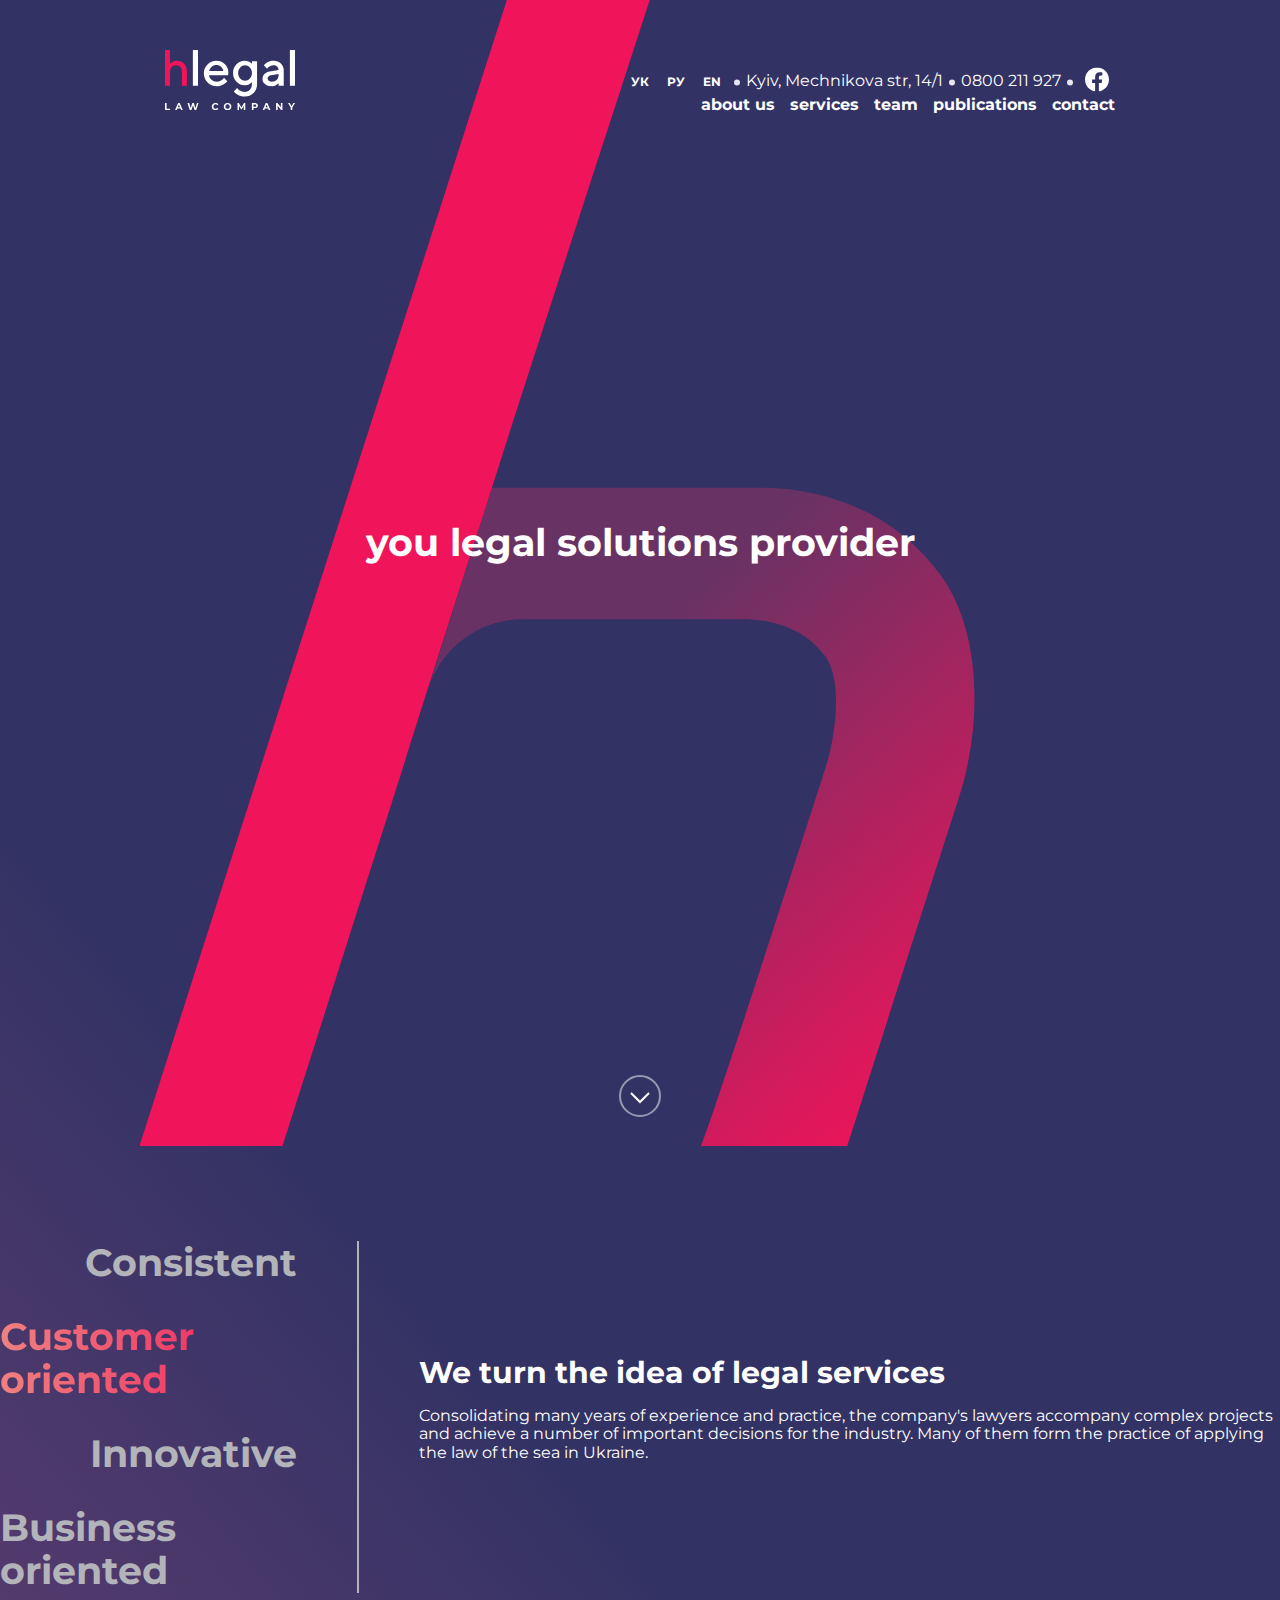
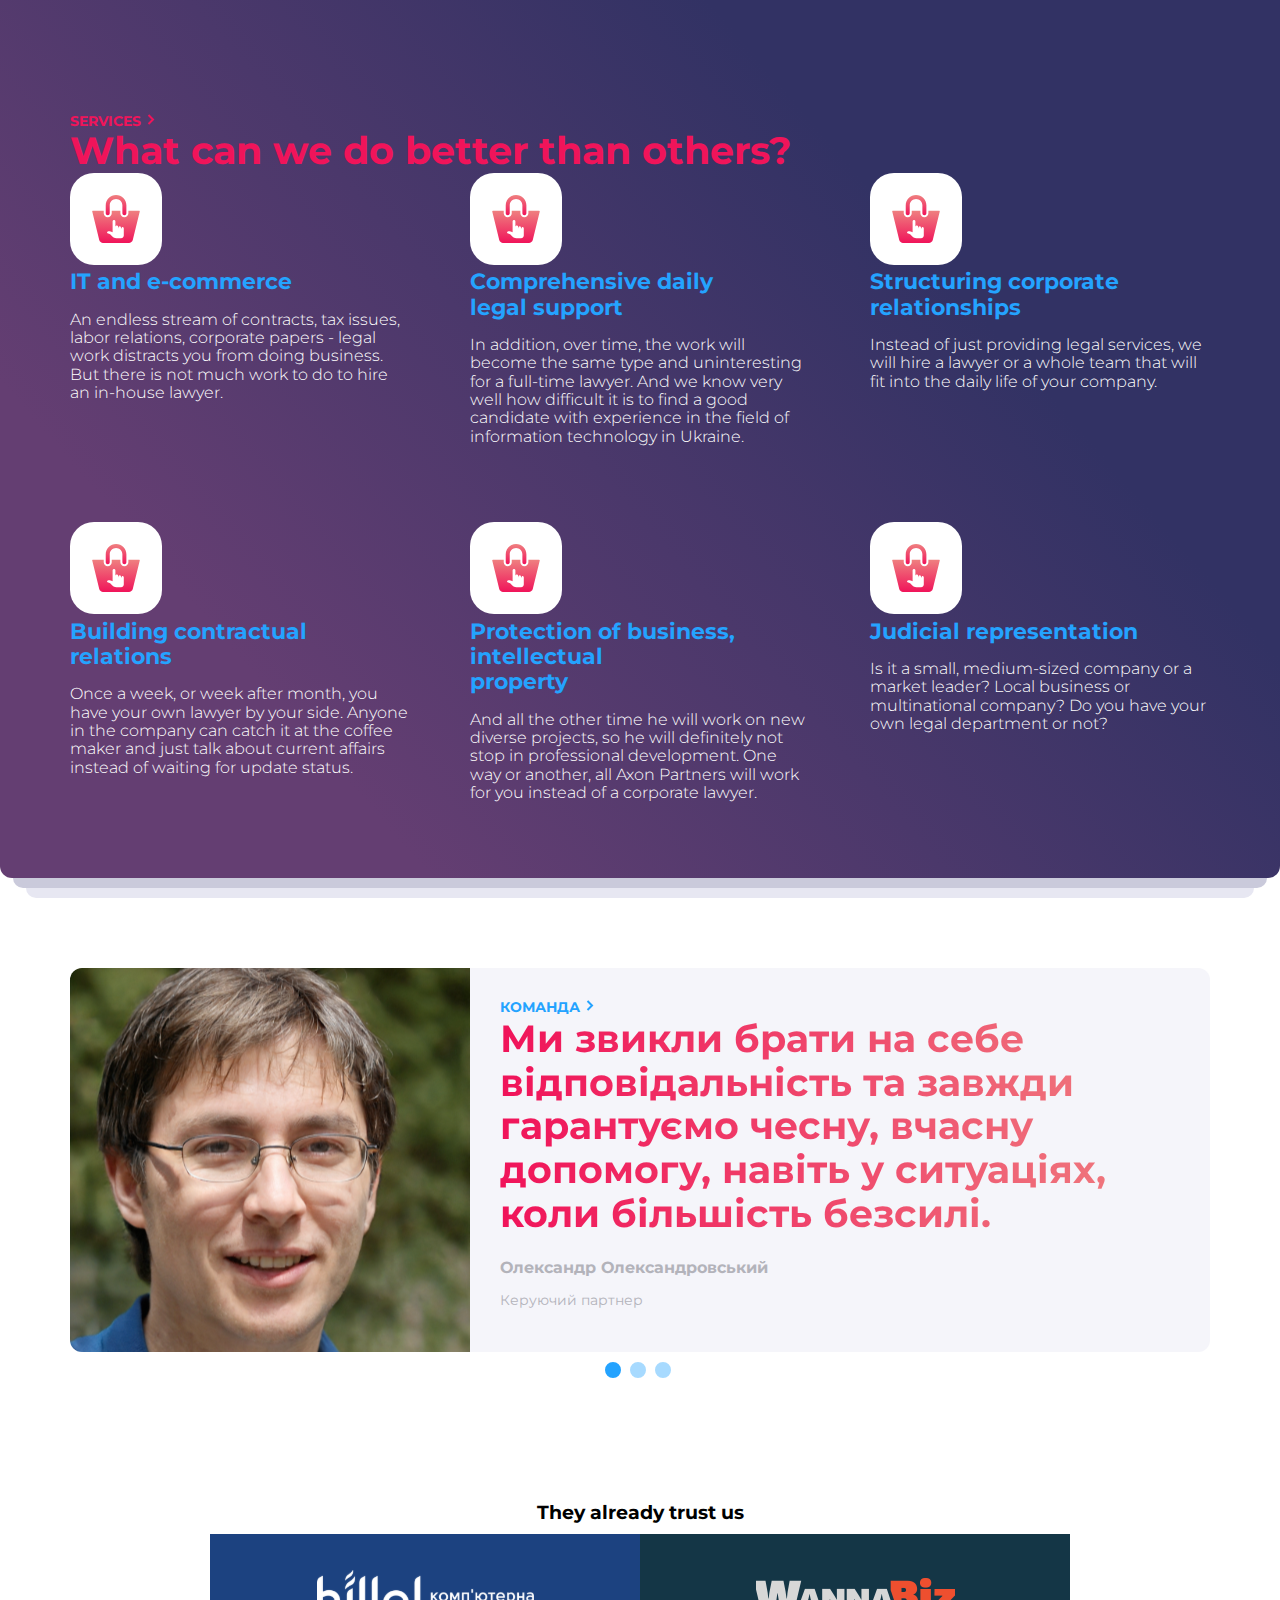
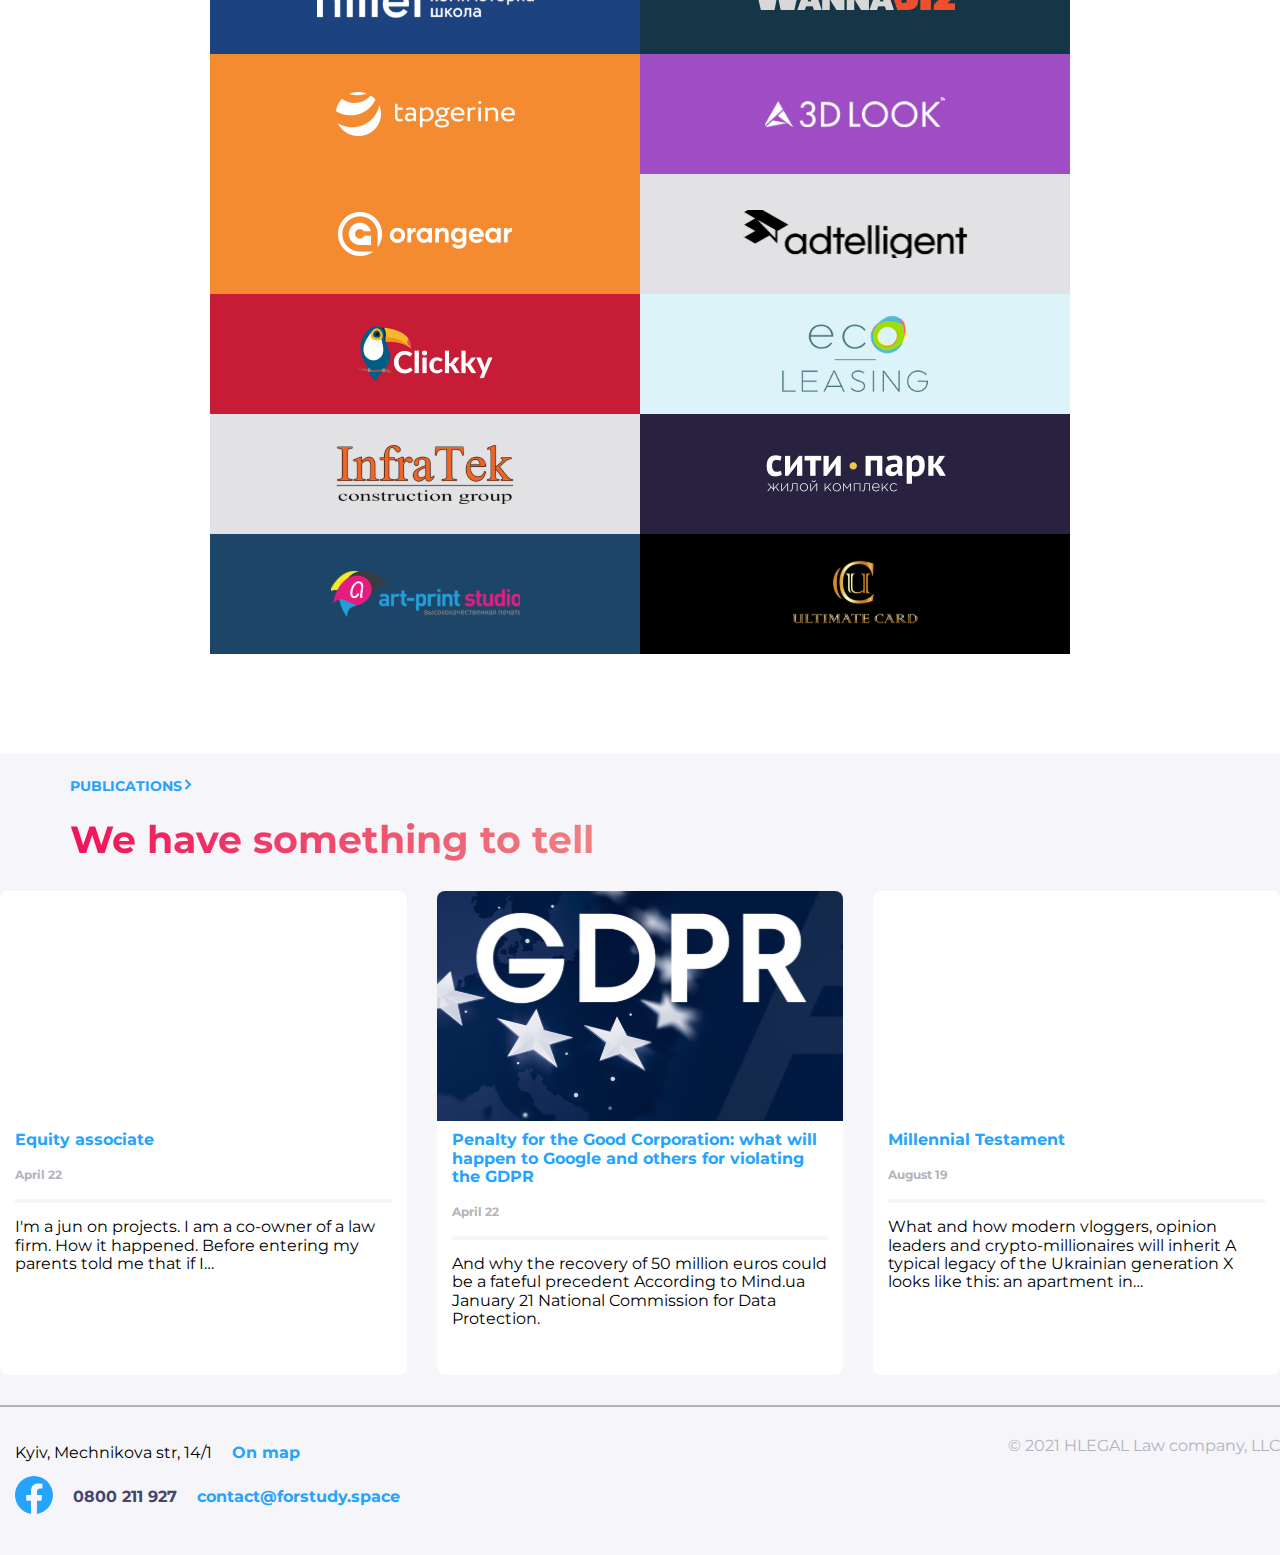
==== commit a1ba6235: "Made second page" ====
--- a/index.html
+++ b/index.html
@@ -31,7 +31,9 @@
           <div class="header_burger_menu" id="header_burger_menu">
             <ul>
               <li><a href="#" class="about_links">about us</a></li>
-              <li><a href="#" class="about_links">services</a></li>
+              <li>
+                <a href="./servicEntry.html" class="about_links">services</a>
+              </li>
               <li><a href="#" class="about_links">team</a></li>
               <li><a href="#" class="about_links">publications</a></li>
               <li><a href="#" class="about_links">contact</a></li>
@@ -168,7 +170,9 @@
           <div class="header_about">
             <ol class="header_about_list">
               <li><a href="#" class="about_links">about us</a></li>
-              <li><a href="#" class="about_links">services</a></li>
+              <li>
+                <a href="./servicEntry.html" class="about_links">services</a>
+              </li>
               <li><a href="#" class="about_links">team</a></li>
               <li><a href="#" class="about_links">publications</a></li>
               <li><a href="#" class="about_links">contact</a></li>
--- a/css/style.css
+++ b/css/style.css
@@ -357,8 +357,31 @@
   font-weight: 700;
   transition: 100ms linear;
 }
+.about_links_selected {
+  color: #f0145a;
+  border-bottom: 2px solid #f0145a;
+  padding-bottom: 2px;
+}
 .about_links:hover {
   color: #f0145a;
+}
+
+.btn {
+  color: white;
+  padding: 14px 26px;
+  background-color: #24a3ff;
+  border-radius: 12px;
+  box-shadow: #24a3ff 0 0 20px;
+  transition: 0.3s linear;
+  border: #24a3ff 4px solid;
+}
+.btn:hover {
+  box-shadow: #24a3ff 0 0 40px;
+}
+.btn:active {
+  transition: 20s linear;
+  box-shadow: #24a3ff 0 0 180px;
+  background-color: #0e334e;
 }
 
 @media screen and (max-width: 375px) {
@@ -761,6 +784,12 @@
   .experience_inputs {
     padding: 0 0 30px 0;
   }
+  .bgF {
+    width: 90%;
+  }
+  .bgS {
+    width: 87%;
+  }
 }
 .second_main {
   width: 100%;
@@ -955,6 +984,7 @@
   display: flex;
   justify-content: space-between;
   gap: 30px;
+  padding: 30px 0 0 0;
 }
 .more_block {
   max-width: 483px;
@@ -1141,5 +1171,89 @@
     font-weight: 700;
   }
 }
+.splash {
+  display: flex;
+  padding: 176px 60px 60px;
+  color: white;
+  flex-direction: column;
+  align-items: center;
+  text-align: center;
+  justify-content: center;
+  gap: 28px;
+}
+.splash_titel {
+  background: linear-gradient(90deg, #f0145a 0.84%, #ef8080 99.96%);
+  background-clip: text;
+  -webkit-background-clip: text;
+  -webkit-text-fill-color: transparent;
+}
+.splash_text {
+  max-width: 1360px;
+  font-size: 19px;
+}
+
+.offer {
+  display: flex;
+  justify-content: center;
+  color: white;
+  padding-bottom: 60px;
+}
+.offer_titel {
+  padding: 30px 0 15px;
+}
+.offer_container {
+  max-width: 1360px;
+  width: 89%;
+  border-top: 4px #b3b3ba solid;
+}
+.offer_list {
+  display: flex;
+  justify-content: space-between;
+  gap: 10px;
+}
+.offer_list_elements {
+  max-width: 636px;
+  padding: 15px 0;
+}
+.offer_list_elements::before {
+  content: url(../img/dot-red.svg);
+  display: block;
+  translate: -8px 18px;
+}
+
+@media screen and (max-width: 768px) {
+  .splash {
+    padding: 280px 60px 60px;
+  }
+}
+@media screen and (max-width: 375px) {
+  .splash {
+    padding: 132px 60px 60px;
+  }
+  .offer {
+    display: flex;
+    justify-content: center;
+    color: white;
+    padding-bottom: 60px;
+  }
+  .offer_titel {
+    padding: 30px 0 15px;
+  }
+  .offer_container {
+    max-width: 1360px;
+    width: 89%;
+    border-top: 4px #b3b3ba solid;
+  }
+  .offer_list {
+    display: flex;
+    justify-content: center;
+    align-items: center;
+    flex-direction: column;
+    gap: 15px;
+  }
+  .offer_list_elements {
+    padding: 0;
+  }
+}
 
 /*# sourceMappingURL=style.css.map */
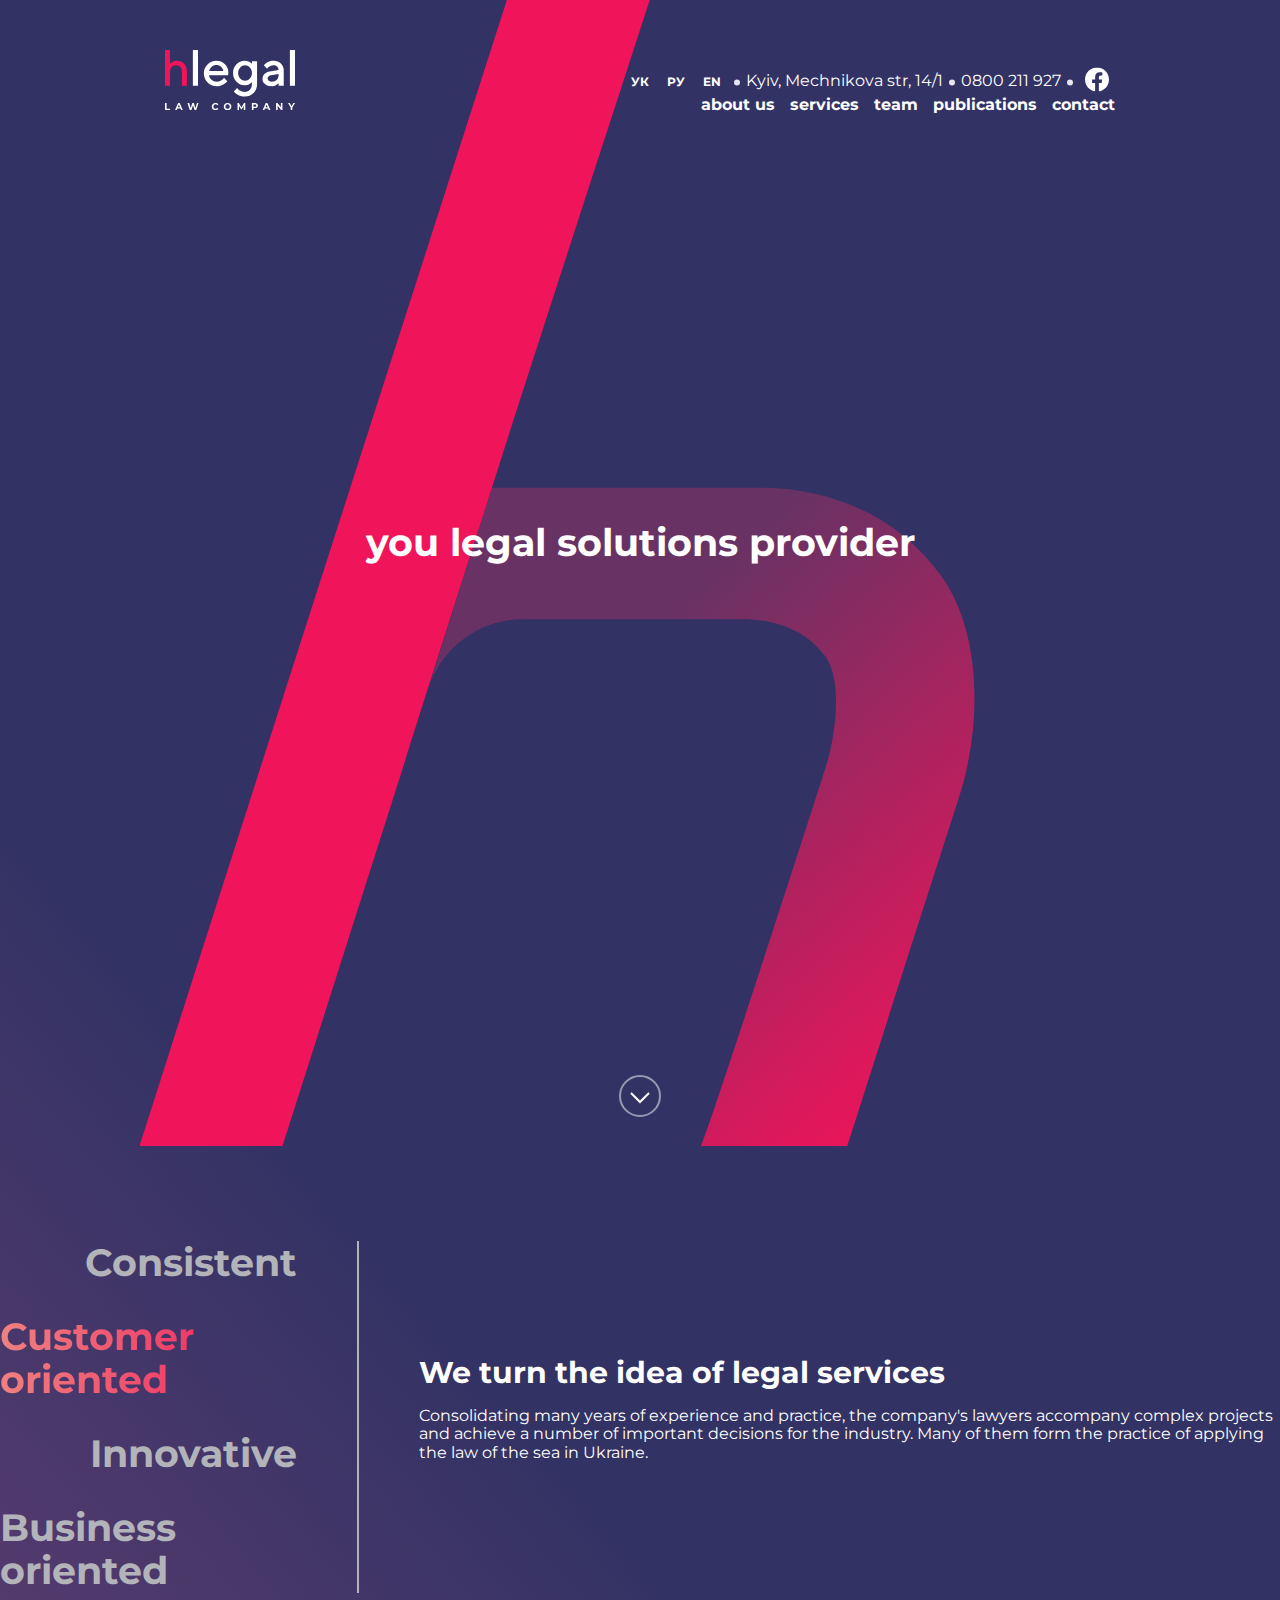
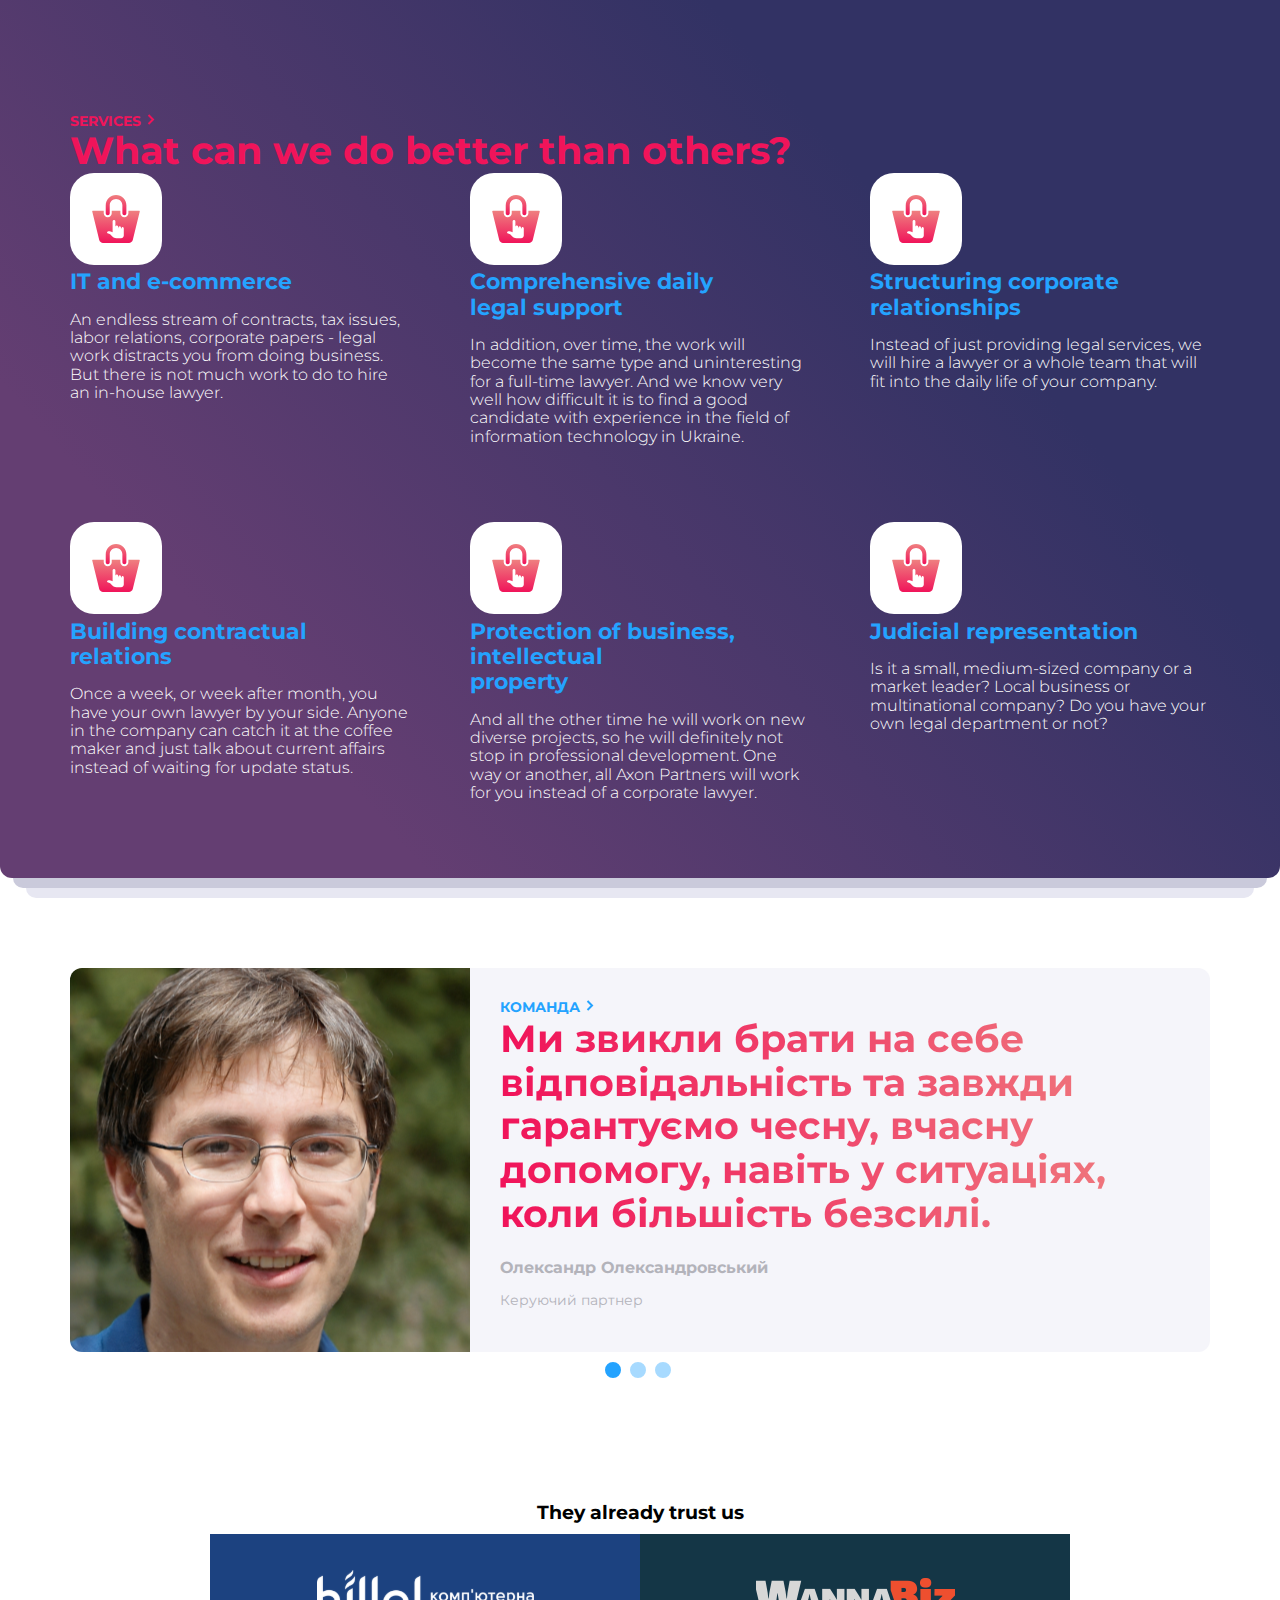
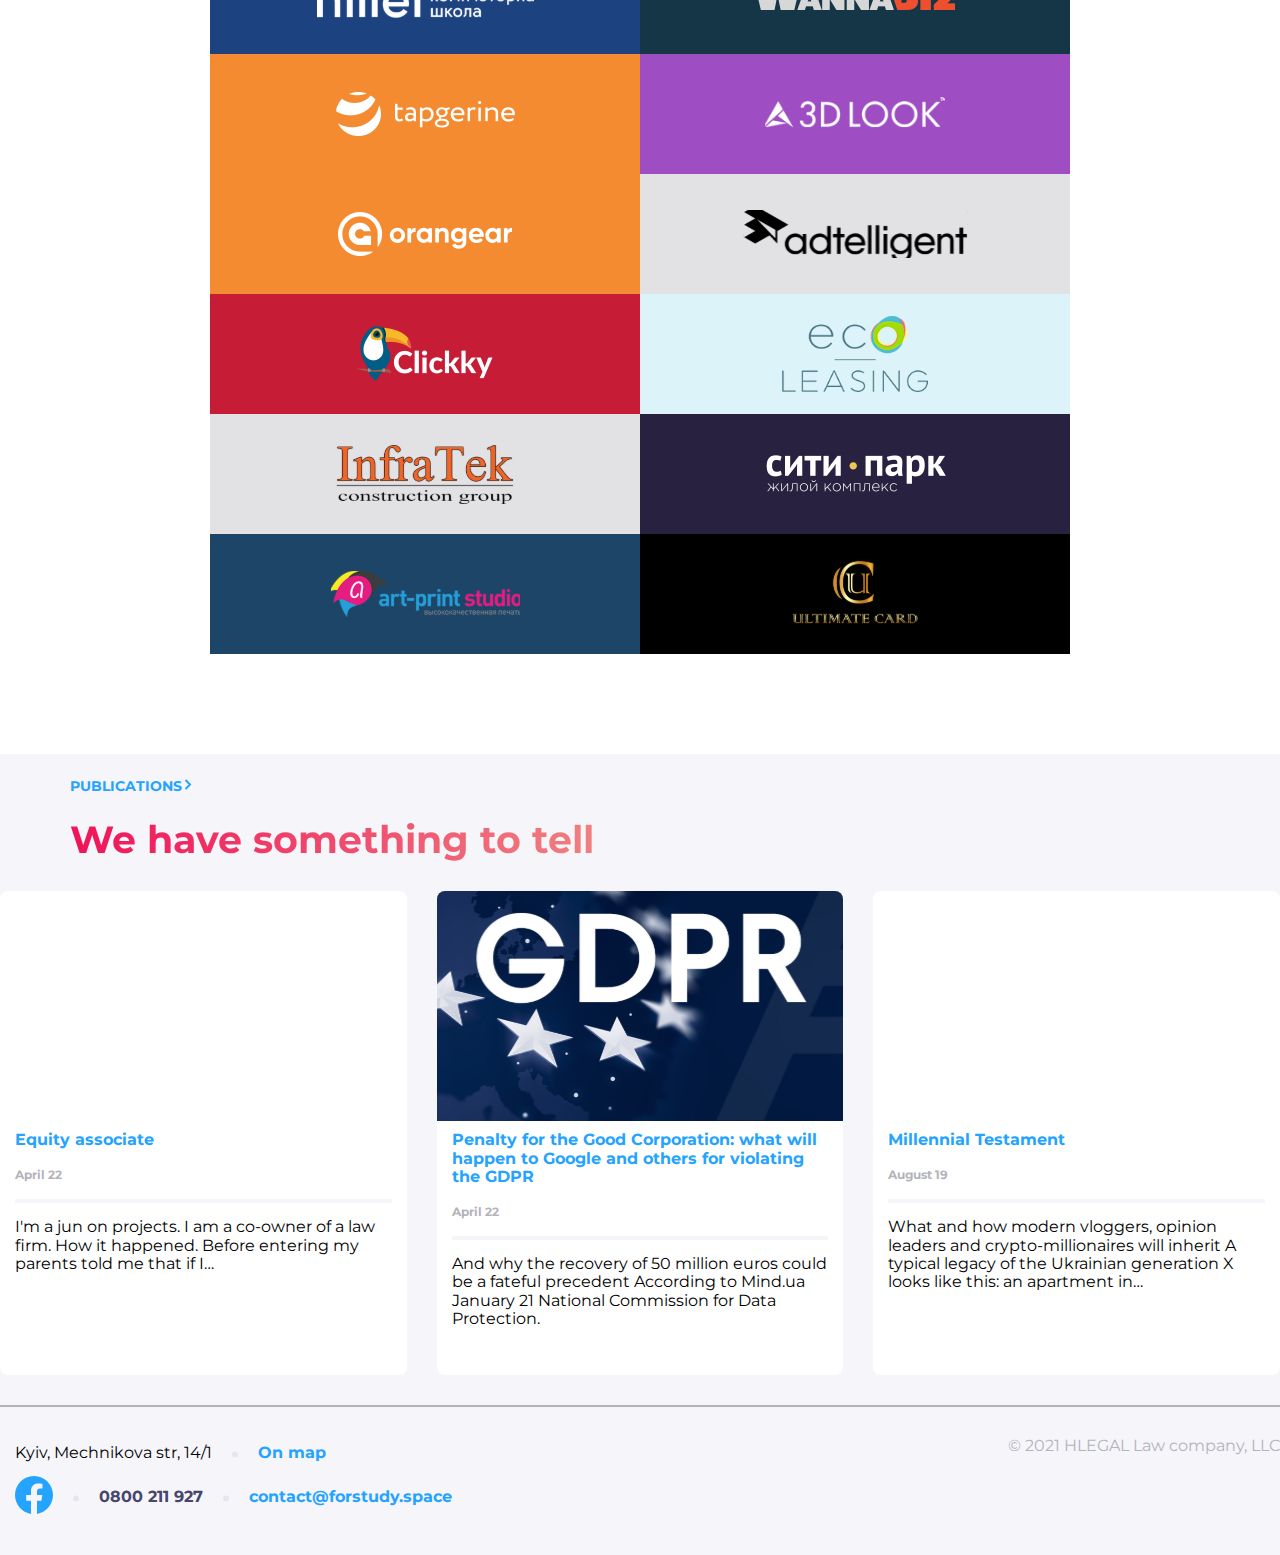
==== commit 29c1422a: "modified:   css/style.css 	modified:   css/style.css.map 	modified:   index.html 	modified:   scss/_" ====
--- a/index.html
+++ b/index.html
@@ -485,6 +485,17 @@
           <div>
             <ol>
               <li>Kyiv, Mechnikova str, 14/1</li>
+              <li class="dot">
+                <svg
+                  xmlns="http://www.w3.org/2000/svg"
+                  width="6"
+                  height="7"
+                  viewBox="0 0 6 7"
+                  fill="none"
+                >
+                  <circle cx="3" cy="3.5" r="3" fill="#E6E6F0" />
+                </svg>
+              </li>
               <li><a href="#" class="footer_mail">On map</a></li>
             </ol>
             <ol>
@@ -512,7 +523,30 @@
                   <!--  --></a
                 >
               </li>
+              <li class="dot">
+                <svg
+                  xmlns="http://www.w3.org/2000/svg"
+                  width="6"
+                  height="7"
+                  viewBox="0 0 6 7"
+                  fill="none"
+                >
+                  <circle cx="3" cy="3.5" r="3" fill="#E6E6F0" />
+                </svg>
+              </li>
               <li class="footer_number">0800 211 927</li>
+
+              <li class="dot">
+                <svg
+                  xmlns="http://www.w3.org/2000/svg"
+                  width="6"
+                  height="7"
+                  viewBox="0 0 6 7"
+                  fill="none"
+                >
+                  <circle cx="3" cy="3.5" r="3" fill="#E6E6F0" />
+                </svg>
+              </li>
               <li>
                 <a href="#" class="footer_mail">contact@forstudy.space</a>
               </li>
--- a/css/style.css
+++ b/css/style.css
@@ -557,6 +557,9 @@
     display: none;
     visibility: hidden;
   }
+  .dot {
+    display: none;
+  }
 }
 main {
   width: 100%;
